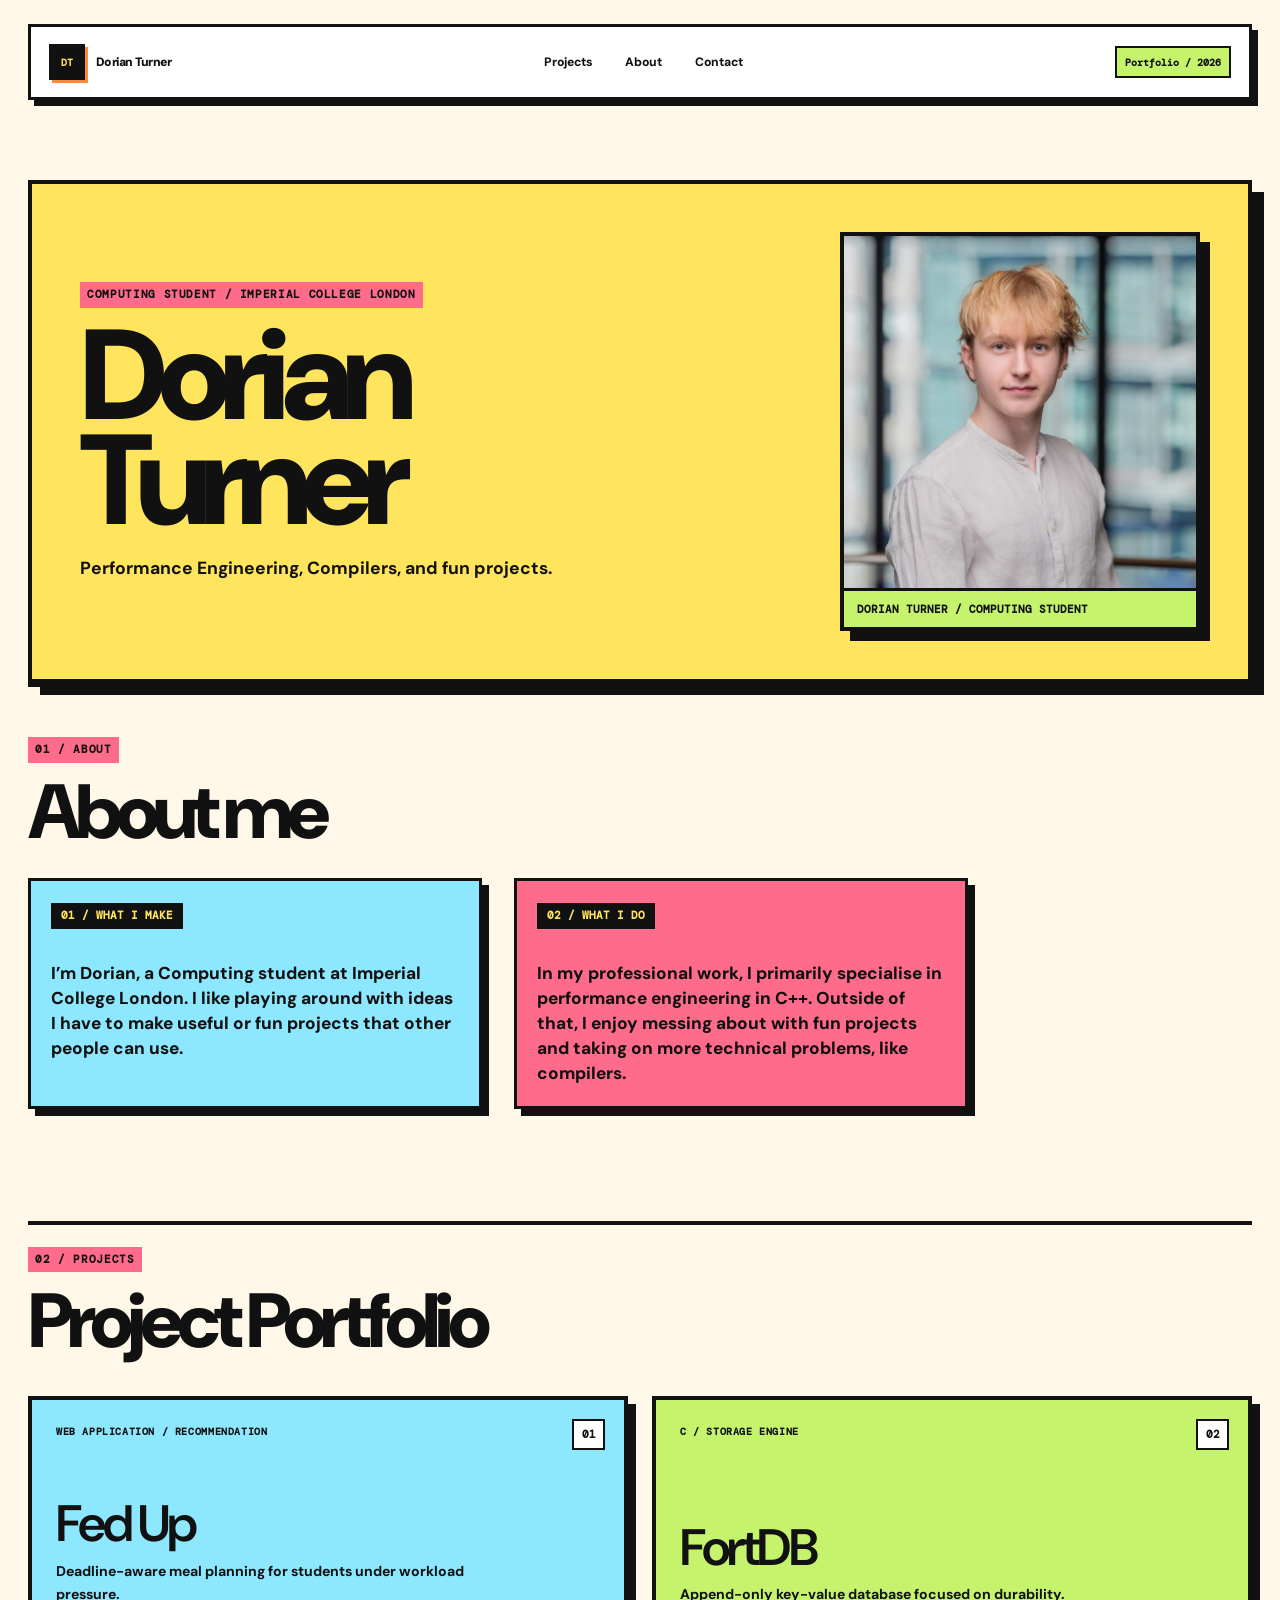
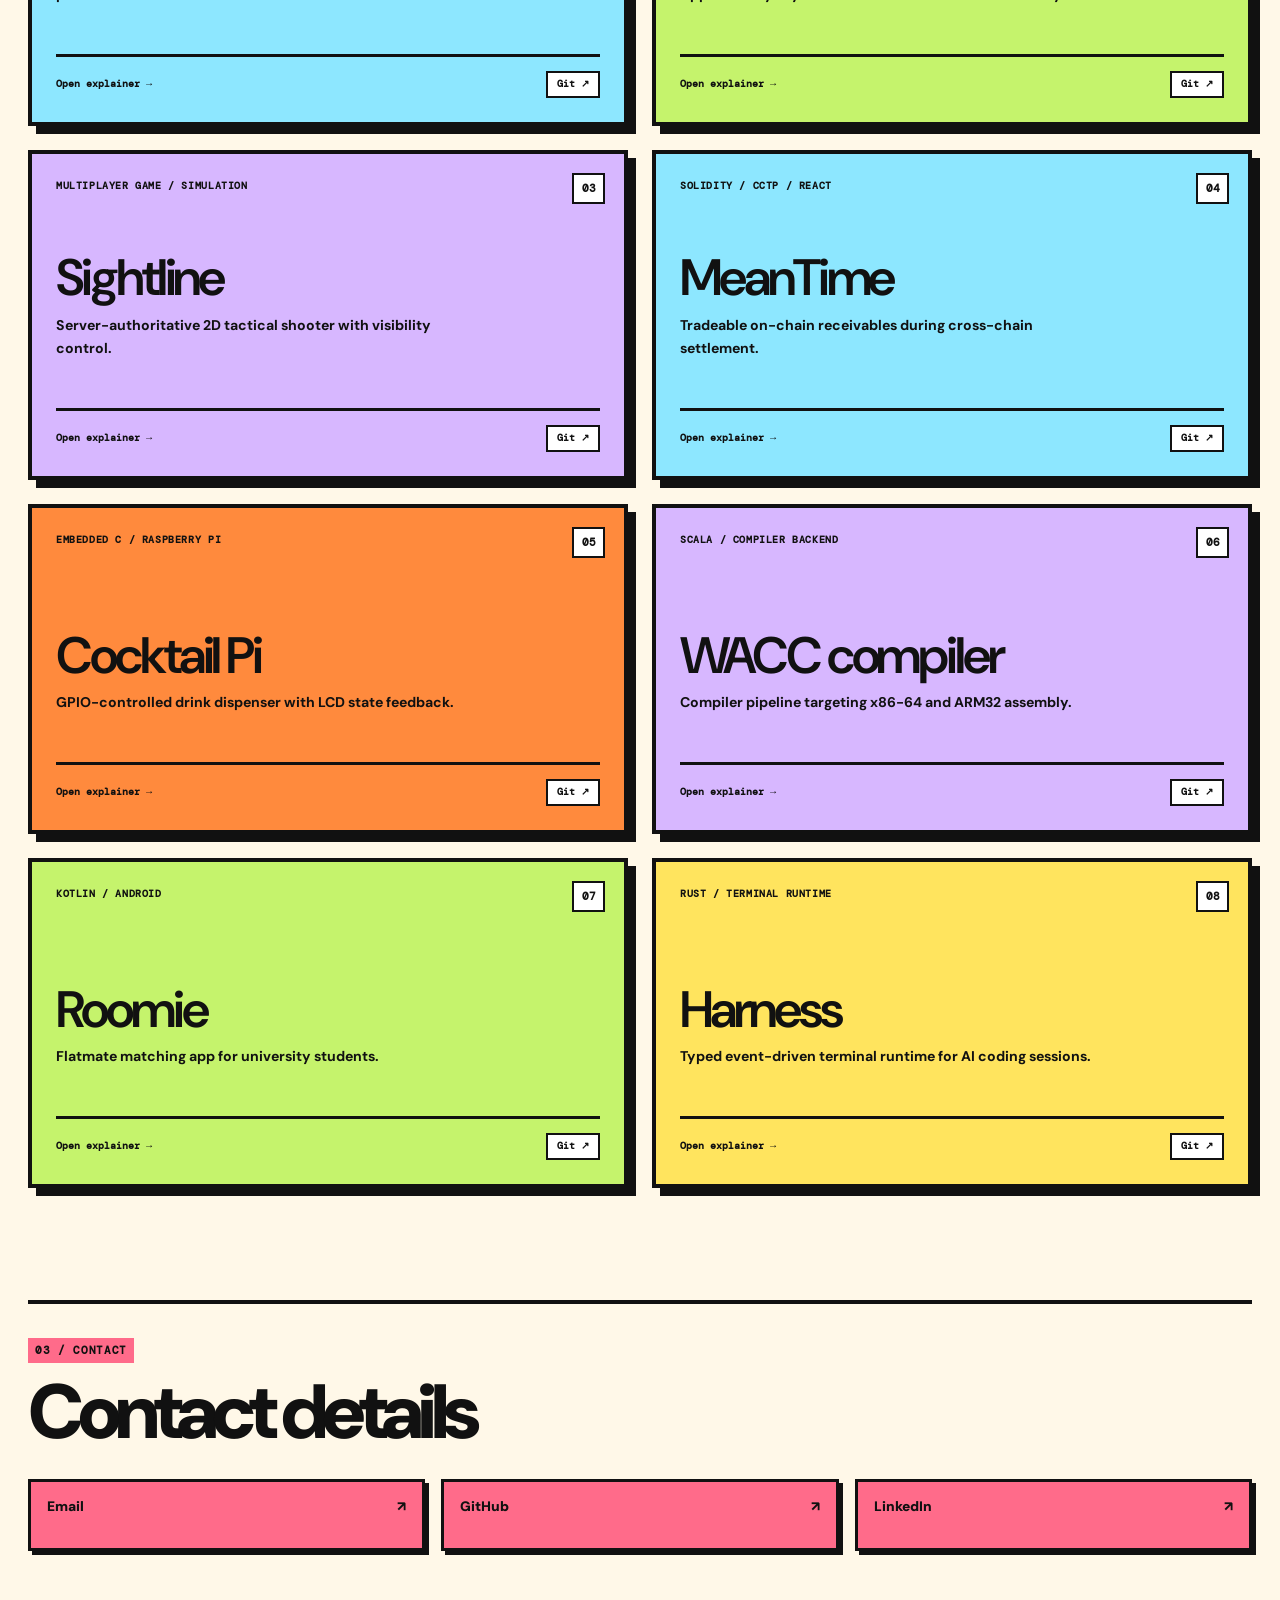
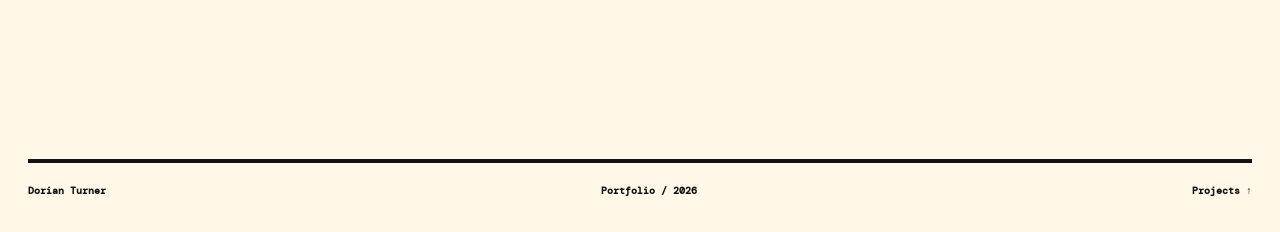
==== index.html @ 08018d5d "feat: revamp some explainers" ====
<!doctype html>
<html lang="en">
<head>
  <meta charset="utf-8">
  <meta name="viewport" content="width=device-width, initial-scale=1">
  <meta name="description" content="Dorian Turner — computing student portfolio. Systems, compilers, applications, and embedded hardware.">
  <title>Dorian Turner — Portfolio</title>
  <link rel="preconnect" href="https://fonts.googleapis.com">
  <link rel="preconnect" href="https://fonts.gstatic.com" crossorigin>
  <link href="https://fonts.googleapis.com/css2?family=DM+Mono:wght@400;500&family=DM+Sans:wght@400;500;600;700&family=Playfair+Display:wght@600;700&display=swap" rel="stylesheet">
  <link rel="stylesheet" href="styles/site.css">
  <link rel="stylesheet" href="styles/widgets.css">
</head>
<body>
  <header class="site-header">
    <a class="wordmark" href="index.html" aria-label="Dorian Turner portfolio home"><span class="wordmark-mark">DT</span><span>Dorian Turner</span></a>
    <nav aria-label="Primary navigation"><a href="#projects">Projects</a><a href="#about">About</a><a href="#contact">Contact</a></nav>
    <span class="header-meta">Portfolio / 2026</span>
  </header>

  <main>
    <section class="home-hero" aria-labelledby="page-title">
      <div>
        <p class="section-label">Computing student / Imperial College London</p>
        <h1 id="page-title">Dorian Turner</h1>
        <p class="hero-summary">Performance Engineering, Compilers, and fun projects.</p>
      </div>
      <figure class="hero-portrait">
        <img src="assets/profile/dorian-headshot.png" alt="Portrait of Dorian Turner">
        <figcaption>Dorian Turner / computing student</figcaption>
      </figure>
    </section>

    <section id="about" class="about-section" aria-labelledby="about-title">
      <div class="section-heading about-heading"><div><p class="section-label">01 / About</p><h2 id="about-title">About me</h2></div></div>
      <div class="about-copy">
        <article class="about-card about-card-blue"><span class="about-card-label">01 / What I make</span><p>I’m Dorian, a Computing student at Imperial College London. I like playing around with ideas I have to make useful or fun projects that other people can use.</p></article>
        <article class="about-card about-card-pink"><span class="about-card-label">02 / What I do</span><p>In my professional work, I primarily specialise in performance engineering in C++. Outside of that, I enjoy messing about with fun projects and taking on more technical problems, like compilers.</p></article>
      </div>
    </section>

    <section id="projects" class="projects-section" aria-labelledby="projects-title">
      <div class="section-heading projects-heading"><div><p class="section-label">02 / Projects</p><h2 id="projects-title">Project Portfolio</h2></div></div>
      <div class="project-index">
        <article class="index-card index-card-blue"><span class="card-index">01</span><span class="card-type">Web application / recommendation</span><h3>Fed Up</h3><p>Deadline-aware meal planning for students under workload pressure.</p><span class="card-actions"><a class="card-link" href="projects/fed-up.html">Open explainer →</a><a class="card-git" href="https://github.com/KOLESNiii/Fed-Up" target="_blank" rel="noopener noreferrer">Git ↗</a></span></article>
        <article class="index-card index-card-neutral"><span class="card-index">02</span><span class="card-type">C / storage engine</span><h3>FortDB</h3><p>Append-only key-value database focused on durability.</p><span class="card-actions"><a class="card-link" href="projects/fortdb.html">Open explainer →</a><a class="card-git" href="https://github.com/dorianturner/fortdb/tree/main" target="_blank" rel="noopener noreferrer">Git ↗</a></span></article>
        <article class="index-card index-card-lilac"><span class="card-index">03</span><span class="card-type">Multiplayer game / simulation</span><h3>Sightline</h3><p>Server-authoritative 2D tactical shooter with visibility control.</p><span class="card-actions"><a class="card-link" href="projects/tac-shooter.html">Open explainer →</a><a class="card-git" href="https://github.com/dorianturner/2D-Tac-Shooter" target="_blank" rel="noopener noreferrer">Git ↗</a></span></article>
        <article class="index-card index-card-blue"><span class="card-index">04</span><span class="card-type">Solidity / CCTP / React</span><h3>MeanTime</h3><p>Tradeable on-chain receivables during cross-chain settlement.</p><span class="card-actions"><a class="card-link" href="projects/mean-time.html">Open explainer →</a><a class="card-git" href="https://github.com/dorianturner/Mean-Time" target="_blank" rel="noopener noreferrer">Git ↗</a></span></article>
        <article class="index-card index-card-orange"><span class="card-index">05</span><span class="card-type">Embedded C / Raspberry Pi</span><h3>Cocktail Pi</h3><p>GPIO-controlled drink dispenser with LCD state feedback.</p><span class="card-actions"><a class="card-link" href="projects/cocktail-pi.html">Open explainer →</a><a class="card-git" href="https://github.com/dorianturner/cocktailpi" target="_blank" rel="noopener noreferrer">Git ↗</a></span></article>
        <article class="index-card index-card-lilac"><span class="card-index">06</span><span class="card-type">Scala / compiler backend</span><h3>WACC compiler</h3><p>Compiler pipeline targeting x86-64 and ARM32 assembly.</p><span class="card-actions"><a class="card-link" href="projects/wacc.html">Open explainer →</a><a class="card-git" href="https://gitlab.doc.ic.ac.uk/lab2526_spring/wacc_05" target="_blank" rel="noopener noreferrer">Git ↗</a></span></article>
        <article class="index-card index-card-neutral"><span class="card-index">07</span><span class="card-type">Kotlin / Android</span><h3>Roomie</h3><p>Flatmate matching app for university students.</p><span class="card-actions"><a class="card-link" href="projects/roomie.html">Open explainer →</a><a class="card-git" href="https://github.com/dorianturner/Roomie" target="_blank" rel="noopener noreferrer">Git ↗</a></span></article>
        <article class="index-card index-card-cream"><span class="card-index">08</span><span class="card-type">Rust / terminal runtime</span><h3>Harness</h3><p>Typed event-driven terminal runtime for AI coding sessions.</p><span class="card-actions"><a class="card-link" href="projects/harness.html">Open explainer →</a><a class="card-git" href="https://github.com/dorianturner/harness" target="_blank" rel="noopener noreferrer">Git ↗</a></span></article>
      </div>
    </section>

    <section id="contact" class="contact-section" aria-labelledby="contact-title">
      <div><p class="section-label">03 / Contact</p><h2 id="contact-title">Contact details</h2></div>
      <div class="contact-links"><a href="mailto:dorianturnerwork@gmail.com">Email <span>↗</span></a><a href="https://github.com/dorianturner" target="_blank" rel="noopener noreferrer">GitHub <span>↗</span></a><a href="https://www.linkedin.com/in/dorian-turner/" target="_blank" rel="noopener noreferrer">LinkedIn <span>↗</span></a></div>
    </section>
  </main>

  <footer class="site-footer"><span>Dorian Turner</span><span>Portfolio / 2026</span><a href="#projects">Projects ↑</a></footer>
  <script src="js/site.js"></script>
</body>
</html>
---- styles/site.css ----
:root {
  --ink: #20242b;
  --muted: #66707a;
  --paper: #f8f7f2;
  --line: #d8d7d0;
  --blue: #cfe4f1;
  --blue-ink: #2d6f91;
  --lilac: #e2dced;
  --orange: #ecb98d;
  --cream: #f2e7bd;
  --serif: "Playfair Display", Georgia, serif;
  --sans: "DM Sans", system-ui, sans-serif;
  --mono: "DM Mono", monospace;
}

* { box-sizing: border-box; }
html { scroll-behavior: smooth; }
body { margin: 0; background: var(--paper); color: var(--ink); font: 400 16px/1.65 var(--sans); }
a { color: inherit; text-decoration: none; }
a:focus-visible, button:focus-visible, input:focus-visible, select:focus-visible { outline: 2px solid var(--blue-ink); outline-offset: 4px; }

.site-header, main, .site-footer { width: min(1180px, calc(100% - 72px)); margin-inline: auto; }
.site-header { display: flex; align-items: center; justify-content: space-between; gap: 2rem; padding: 2.2rem 0 1.5rem; border-bottom: 1px solid var(--line); font-size: .76rem; }
.wordmark { display: inline-flex; align-items: center; gap: .7rem; font-weight: 700; }
.wordmark-mark { display: grid; place-items: center; width: 2rem; height: 2rem; border-radius: 50%; background: var(--ink); color: var(--paper); font: .65rem var(--mono); }
nav { display: flex; gap: 2rem; color: var(--muted); } nav a:hover { color: var(--blue-ink); }
.header-meta, .section-label, .card-type, .card-index, .card-link, .hero-facts dt, .site-footer { font-family: var(--mono); }
.header-meta { color: var(--muted); font-size: .65rem; }

main { padding: 5.5rem 0 6rem; }
.home-hero { display: grid; grid-template-columns: 1.3fr .7fr; gap: 4rem; align-items: end; min-height: 450px; padding-bottom: 6rem; }
.section-label { margin: 0 0 1rem; color: var(--blue-ink); font-size: .66rem; letter-spacing: .08em; text-transform: uppercase; }
h1, h2, h3, p { margin-top: 0; }
h1 { margin-bottom: 1.3rem; font: 700 clamp(4.5rem, 10vw, 9rem)/.9 var(--serif); letter-spacing: -.07em; }
h2 { margin-bottom: 0; font: 600 clamp(2.5rem, 5vw, 4.6rem)/1 var(--serif); letter-spacing: -.06em; }
.hero-summary { max-width: 32rem; margin: 0; color: var(--muted); font-size: 1.08rem; }
.hero-facts { margin: 0; border-top: 1px solid var(--line); }.hero-facts div { display: grid; grid-template-columns: 1fr 1.7fr; gap: 1rem; padding: .85rem 0; border-bottom: 1px solid var(--line); }.hero-facts dt { color: var(--muted); font-size: .63rem; text-transform: uppercase; }.hero-facts dd { margin: 0; font-size: .78rem; }

.projects-section { padding: 1rem 0 7rem; }.section-heading, .split-section, .contact-section { display: grid; grid-template-columns: 1fr 1fr; gap: 3rem; }.section-heading { align-items: end; margin-bottom: 2.5rem; padding-top: 1rem; border-top: 1px solid var(--line); }.section-note { max-width: 25rem; margin: 0; color: var(--muted); font-size: .85rem; }
.project-index { display: grid; grid-template-columns: repeat(2, 1fr); gap: 1.15rem; }.index-card { position: relative; display: flex; min-height: 300px; flex-direction: column; justify-content: flex-end; padding: 1.6rem; overflow: hidden; transition: transform .22s ease, box-shadow .22s ease; }.index-card:hover { transform: translateY(-5px); box-shadow: 7px 7px 0 var(--ink); }.index-card-blue { background: var(--blue); }.index-card-lilac { background: var(--lilac); }.index-card-orange { background: var(--orange); }.index-card-cream { background: var(--cream); }.index-card-neutral { background: #e9e8e1; }.card-index { position: absolute; top: 1.5rem; right: 1.5rem; color: rgba(32,36,43,.48); font-size: .66rem; }.card-type { align-self: flex-start; margin-bottom: auto; color: var(--muted); font-size: .63rem; letter-spacing: .06em; text-transform: uppercase; }.index-card h3 { margin: 0 0 .65rem; font: 600 clamp(2rem, 4vw, 3.6rem)/1 var(--serif); letter-spacing: -.06em; }.index-card p { max-width: 27rem; margin-bottom: 1.5rem; font-size: .88rem; }.card-link { padding-top: .85rem; border-top: 1px solid rgba(32,36,43,.22); font-size: .64rem; }

.split-section, .contact-section { padding: 2rem 0 7rem; border-top: 1px solid var(--line); }.text-columns { display: grid; grid-template-columns: 1fr 1fr; gap: 2rem; color: var(--muted); }.text-columns p { margin: 0; font-size: .9rem; }.contact-links { display: flex; flex-direction: column; align-items: flex-start; }.contact-links a { display: flex; justify-content: space-between; width: min(100%, 360px); padding: .8rem 0; border-bottom: 1px solid var(--line); font-size: .86rem; }.contact-links span { color: var(--blue-ink); }
.site-footer { display: flex; justify-content: space-between; gap: 1rem; padding: 1.5rem 0 2.5rem; border-top: 1px solid var(--line); color: var(--muted); font-size: .64rem; }.site-footer a:hover { color: var(--blue-ink); }
.fade-in { opacity: 0; transform: translateY(14px); transition: opacity .55s ease, transform .55s ease; }.fade-in.visible { opacity: 1; transform: none; }

@media (max-width: 760px) { .site-header, main, .site-footer { width: min(100% - 36px, 600px); }.site-header { flex-wrap: wrap; padding-top: 1.5rem; }.site-header nav { order: 3; width: 100%; justify-content: space-between; gap: .5rem; }.header-meta { margin-left: auto; }.home-hero, .section-heading, .split-section, .contact-section { grid-template-columns: 1fr; gap: 2rem; }.home-hero { min-height: auto; padding: 3.5rem 0 5rem; }.project-index { grid-template-columns: 1fr; }.index-card { min-height: 280px; }.text-columns { grid-template-columns: 1fr; gap: 1rem; } }
@media (max-width: 480px) { h1 { font-size: 4rem; } main { padding-top: 3.5rem; }.projects-section { padding-bottom: 5rem; }.split-section, .contact-section { padding-bottom: 5rem; } }
@media (prefers-reduced-motion: reduce) { *, *::before, *::after { scroll-behavior: auto !important; transition-duration: .01ms !important; }.fade-in { opacity: 1; transform: none; } }

/* Neo-brutalist portfolio theme */
:root {
  --ink: #111111;
  --muted: #3f4650;
  --paper: #fff8e8;
  --line: #111111;
  --blue: #8de7ff;
  --blue-ink: #111111;
  --lilac: #d7b7ff;
  --orange: #ff8a3d;
  --orange-ink: #111111;
  --cream: #ffe45e;
  --acid: #c5f36c;
  --pink: #ff6b8a;
}

body { background: var(--paper); color: var(--ink); font-weight: 500; }
a:focus-visible, button:focus-visible, input:focus-visible, select:focus-visible { outline: 3px solid var(--pink); outline-offset: 3px; }
.site-header, main, .site-footer { width: min(1240px, calc(100% - 56px)); }
.site-header { margin-top: 1.5rem; padding: 1rem 1.1rem; border: 3px solid var(--ink); background: #ffffff; box-shadow: 6px 6px 0 var(--ink); }
.wordmark { font-weight: 900; letter-spacing: -.04em; }.wordmark-mark { width: 2.25rem; height: 2.25rem; border-radius: 0; background: var(--ink); color: var(--cream); font-weight: 700; box-shadow: 3px 3px 0 var(--orange); }
nav { gap: .5rem; color: var(--ink); } nav a { padding: .45rem .65rem; border: 2px solid transparent; font-weight: 800; } nav a:hover { border-color: var(--ink); background: var(--cream); color: var(--ink); }
.header-meta { padding: .35rem .5rem; border: 2px solid var(--ink); background: var(--acid); color: var(--ink); font-weight: 700; }
main { padding-top: 5rem; }
.home-hero { position: relative; min-height: 480px; padding: 3rem; border: 4px solid var(--ink); background: var(--yellow, var(--cream)); box-shadow: 12px 12px 0 var(--ink); }
.section-label { display: inline-block; margin-bottom: 1rem; padding: .25rem .45rem; background: var(--ink); color: var(--cream); font-weight: 700; letter-spacing: .06em; }
h1, h2, h3 { font-family: var(--sans); font-weight: 900; letter-spacing: -.08em; }
h1 { font-size: clamp(4rem, 10vw, 9rem); line-height: .82; }
h2 { font-size: clamp(2.5rem, 6vw, 5.5rem); line-height: .88; }
.hero-summary, .section-note, .text-columns, .contact-links, .project-summary, .project-section-heading p, .explain-card p { color: var(--ink); }
.hero-summary { max-width: 36rem; font-size: 1.1rem; font-weight: 700; }
.hero-facts { border-top: 3px solid var(--ink); }.hero-facts div { padding: 1rem 0; border-bottom: 3px solid var(--ink); }.hero-facts dt { color: var(--ink); font-weight: 900; }.hero-facts dd { font-weight: 800; }
.projects-section { padding-top: 2rem; }.section-heading, .split-section, .contact-section { gap: 4rem; }.section-heading { padding-top: 1.25rem; border-top: 4px solid var(--ink); }.section-note { padding: 1rem; border: 3px solid var(--ink); background: #ffffff; box-shadow: 5px 5px 0 var(--ink); font-weight: 700; }
.project-index { gap: 1.5rem; }.index-card { min-height: 330px; padding: 1.5rem; border: 4px solid var(--ink); box-shadow: 8px 8px 0 var(--ink); transition: transform .16s ease, box-shadow .16s ease; }.index-card:hover { transform: translate(-5px, -5px); box-shadow: 13px 13px 0 var(--ink); }
.index-card-blue { background: var(--blue); }.index-card-lilac { background: var(--lilac); }.index-card-orange { background: var(--orange); }.index-card-cream { background: var(--cream); }.index-card-neutral { background: var(--acid); }
.card-index { top: 1.2rem; right: 1.2rem; padding: .3rem .45rem; border: 2px solid var(--ink); background: #ffffff; color: var(--ink); font-weight: 800; }.card-type { color: var(--ink); font-weight: 900; }.index-card h3 { font-size: clamp(2.2rem, 4vw, 4rem); }.index-card p { font-weight: 700; }.card-link { border-top: 3px solid var(--ink); font-weight: 900; }
.split-section, .contact-section { border-top: 4px solid var(--ink); }.text-columns p { padding: 1rem; border: 3px solid var(--ink); background: #ffffff; box-shadow: 5px 5px 0 var(--ink); font-weight: 700; }.contact-links a { border: 3px solid var(--ink); margin-bottom: .65rem; padding: .8rem 1rem; background: var(--pink); box-shadow: 4px 4px 0 var(--ink); font-weight: 900; }.contact-links a:hover { transform: translate(-3px, -3px); box-shadow: 7px 7px 0 var(--ink); }.contact-links span { color: var(--ink); }
.site-footer { padding: 1.25rem 0 2rem; border-top: 4px solid var(--ink); color: var(--ink); font-weight: 800; }

@media (max-width: 760px) { .site-header, main, .site-footer { width: min(100% - 32px, 600px); }.site-header { margin-top: 1rem; }.home-hero { padding: 2rem 1.25rem; box-shadow: 7px 7px 0 var(--ink); }.index-card { box-shadow: 6px 6px 0 var(--ink); }.index-card:hover { box-shadow: 9px 9px 0 var(--ink); } }

.index-card h3 { font-family: var(--sans); }

/* Homepage reorder and profile block */
.section-label { background: var(--pink); color: var(--ink); }
.home-hero { grid-template-columns: 1.25fr .75fr; align-items: center; }
.hero-portrait { width: min(100%, 360px); margin: 0 0 0 auto; border: 4px solid var(--ink); background: var(--acid); box-shadow: 10px 10px 0 var(--ink); }
.hero-portrait img { display: block; width: 100%; aspect-ratio: 1; object-fit: cover; }
.hero-portrait figcaption { padding: .7rem .8rem; border-top: 3px solid var(--ink); font: 700 .7rem/1.2 var(--mono); text-transform: uppercase; }
.about-section { padding: 3rem 0 5rem; border-top: 4px solid var(--ink); }
.about-heading { display: block; margin-bottom: 2rem; padding-top: 0; border-top: 0; }
.about-copy { display: grid; grid-template-columns: repeat(2, minmax(0, 1fr)); gap: 1rem 2rem; max-width: 940px; }
.about-card { min-height: 220px; padding: 1.25rem; border: 3px solid var(--ink); box-shadow: 7px 7px 0 var(--ink); }
.about-card-blue { background: var(--blue); }
.about-card-pink { background: var(--pink); }
.about-card-label { display: inline-block; margin-bottom: 2rem; padding: .35rem .5rem; border: 2px solid var(--ink); background: var(--ink); color: var(--cream); font: 700 .68rem/1 var(--mono); text-transform: uppercase; }
.about-card p { margin: 0; max-width: 28rem; font-size: 1.08rem; font-weight: 800; line-height: 1.45; }
.projects-heading { grid-template-columns: 1fr; }
.card-actions { display: flex; align-items: center; gap: .75rem; margin-top: 1.5rem; padding-top: .85rem; border-top: 3px solid var(--ink); }
.card-link { flex: 1; padding-top: 0; border-top: 0; }
.card-git { padding: .4rem .55rem; border: 2px solid var(--ink); background: #ffffff; font: 700 .64rem/1 var(--mono); }
.card-link:hover { text-decoration: underline; }
.card-git:hover { background: var(--pink); color: var(--ink); transform: translate(-2px, -2px); box-shadow: 3px 3px 0 var(--ink); }
.index-card[role="link"] { cursor: pointer; }
.index-card[role="link"]:focus-visible { outline: 4px solid var(--pink); outline-offset: 5px; }
.contact-section { display: block; }
.contact-section > div:first-child { margin-bottom: 2rem; }
.contact-links { display: grid; grid-template-columns: repeat(3, minmax(0, 1fr)); gap: 1rem; align-items: stretch; }
.contact-links a { width: auto; min-height: 72px; margin: 0; }

@media (max-width: 760px) {
  .home-hero { grid-template-columns: 1fr; }
  .hero-portrait { width: min(100%, 330px); margin: 0; }
  .about-copy { grid-template-columns: 1fr; }
  .about-copy p:first-child { grid-column: auto; }
  .contact-links { grid-template-columns: 1fr; }
}
---- styles/widgets.css ----
.widget-shell { margin-top: 2rem; padding: 1.25rem; border: 1px solid var(--line); background: #fffef9; }
.widget-toolbar { display: flex; flex-wrap: wrap; align-items: end; gap: 1rem; padding-bottom: 1.25rem; border-bottom: 1px solid var(--line); }
.control { display: grid; gap: .35rem; min-width: 150px; }.control label, .control output { color: var(--muted); font: .65rem var(--mono); text-transform: uppercase; }.control output { color: var(--ink); text-align: right; }.range-row { display: flex; align-items: center; gap: .5rem; }.range-row input { width: 120px; accent-color: var(--blue-ink); }
select, button { border: 1px solid var(--ink); border-radius: 0; background: var(--paper); color: var(--ink); font: .72rem var(--mono); padding: .65rem .75rem; }button { cursor: pointer; }button:hover { background: var(--ink); color: var(--paper); }
.widget-status { min-height: 1.5rem; margin: 1rem 0; color: var(--blue-ink); font: .72rem var(--mono); }.widget-grid { display: grid; grid-template-columns: repeat(3, 1fr); gap: .75rem; }.widget-card { padding: 1rem; border: 1px solid var(--line); background: var(--paper); }.widget-card strong, .widget-card span { display: block; }.widget-card strong { margin-bottom: .3rem; font: 600 1.05rem var(--serif); }.widget-card span { color: var(--muted); font: .68rem var(--mono); }
.visual-svg { display: block; width: 100%; height: auto; min-height: 210px; margin-top: 1rem; border: 1px solid var(--line); background: #f0f3f2; }.svg-label { fill: var(--muted); font: 10px var(--mono); }.svg-wall { stroke: var(--ink); stroke-width: 8; stroke-linecap: round; }.svg-player { fill: var(--blue-ink); }.svg-enemy { fill: #b45c4a; }.svg-sensor { fill: var(--orange-ink); }.svg-vision { fill: rgba(45,111,145,.18); stroke: var(--blue-ink); stroke-width: 1; }.svg-smoke { fill: rgba(110,110,110,.32); }
.pipeline { display: grid; grid-template-columns: repeat(6, 1fr); gap: .5rem; margin-top: 1.2rem; }.pipeline-step { min-height: 76px; padding: .65rem; border: 1px solid var(--line); background: var(--paper); text-align: left; }.pipeline-step.is-active { border-color: var(--blue-ink); background: var(--blue); }.pipeline-step span { display: block; color: var(--muted); font: .6rem var(--mono); }.pipeline-step strong { display: block; margin-top: .6rem; font: 600 .84rem var(--serif); }.code-preview { min-height: 90px; margin: .75rem 0 0; padding: .9rem; overflow: auto; background: #252a30; color: #e8ecec; font: .72rem/1.6 var(--mono); white-space: pre-wrap; }
.timeline { display: grid; grid-template-columns: repeat(4, 1fr); gap: 0; margin-top: 1.5rem; }.timeline-item { position: relative; padding: 1rem .75rem 0; border-top: 2px solid var(--line); }.timeline-item::before { position: absolute; top: -.4rem; left: 0; width: .7rem; height: .7rem; border-radius: 50%; background: var(--line); content: ""; }.timeline-item.is-active { border-color: var(--blue-ink); }.timeline-item.is-active::before { background: var(--blue-ink); }.timeline-item strong { display: block; font: 600 1rem var(--serif); }.timeline-item span { color: var(--muted); font: .67rem var(--mono); }
.event-log { display: grid; gap: .45rem; margin-top: 1rem; }.event-row { display: grid; grid-template-columns: 8rem 1fr; gap: 1rem; padding: .55rem .7rem; border-left: 2px solid var(--blue-ink); background: var(--paper); font-size: .78rem; }.event-row time { color: var(--muted); font: .65rem var(--mono); }
.pump-bar { height: .35rem; margin-top: .8rem; background: var(--line); }.pump-bar i { display: block; width: var(--pump); height: 100%; background: var(--orange-ink); }.pump-bar i.is-running { animation: pump-run 1.3s ease-in-out infinite alternate; } @keyframes pump-run { from { opacity: .35; transform: scaleX(.55); transform-origin: left; } to { opacity: 1; transform: scaleX(1); transform-origin: left; } }
@media (max-width: 700px) { .widget-grid, .pipeline { grid-template-columns: 1fr; }.timeline { grid-template-columns: 1fr 1fr; gap: 1rem; }.timeline-item { border-top: 0; border-left: 2px solid var(--line); padding: .2rem 0 .8rem 1rem; }.timeline-item::before { top: .2rem; left: -.4rem; }.event-row { grid-template-columns: 1fr; gap: .2rem; } }

.screenshot-grid { display: grid; grid-template-columns: repeat(auto-fit, minmax(280px, 1fr)); gap: 1rem; }
.screenshot-card { margin: 0; border: 1px solid var(--line); background: #fffef9; }
.screenshot-frame { display: flex; min-height: 220px; align-items: center; justify-content: center; overflow: hidden; padding: .75rem; background: #f1f1ed; }
.screenshot-frame img { display: block; width: 100%; height: auto; max-height: 520px; object-fit: contain; }
.screenshot-card figcaption { display: grid; gap: .35rem; padding: .9rem 1rem 1rem; }
.screenshot-card figcaption strong { font: 600 1.1rem/1.1 var(--serif); }
.screenshot-card figcaption span { color: var(--muted); font-size: .78rem; line-height: 1.45; }

.phase-toolbar { display: flex; align-items: end; justify-content: space-between; gap: 1rem; padding-bottom: 1rem; border-bottom: 1px solid var(--line); }
.phase-tabs { display: grid; grid-template-columns: repeat(6, 1fr); gap: .5rem; margin-top: 1rem; }
.phase-tab { min-height: 82px; padding: .7rem; border: 1px solid var(--line); background: var(--paper); color: var(--ink); text-align: left; }
.phase-tab:hover, .phase-tab.is-active { border-color: var(--blue-ink); background: var(--blue); }
.phase-tab span, .phase-tab strong { display: block; }
.phase-tab span { color: var(--muted); font: .62rem var(--mono); }
.phase-tab strong { margin-top: .7rem; font: 600 .92rem/1.05 var(--serif); }
.phase-detail { margin-top: 1rem; padding: 1.2rem; border: 1px solid var(--line); background: #f7f8f5; }
.phase-route { display: grid; grid-template-columns: 1fr auto 1fr; align-items: center; gap: 1rem; }
.phase-route div { display: grid; gap: .35rem; min-height: 70px; padding: .8rem; border: 1px solid var(--line); background: #fffef9; }
.phase-route span, .phase-source { color: var(--muted); font: .65rem var(--mono); text-transform: uppercase; }
.phase-route strong { font: 600 1.25rem/1.1 var(--serif); }
.phase-route b { color: var(--blue-ink); font: 1.4rem var(--mono); }
.phase-route .phase-output { border-color: var(--blue-ink); }
.phase-copy { max-width: 48rem; margin: 1.2rem 0 .75rem; color: var(--muted); font-size: .88rem; }
.phase-source { margin: 0; text-transform: none; }

.meantime-diagram { display: grid; gap: .75rem; }
.meantime-lane { display: grid; grid-template-columns: 10rem 1fr auto 1fr; align-items: stretch; gap: .75rem; }
.lane-label { padding: .9rem 0; color: var(--blue-ink); font: .65rem var(--mono); text-transform: uppercase; }
.meantime-step { display: grid; gap: .45rem; min-height: 120px; padding: 1rem; border: 1px solid var(--line); background: #fffef9; }
.meantime-step small { color: var(--blue-ink); font: .62rem var(--mono); }
.meantime-step strong { font: 600 1.2rem/1.05 var(--serif); }
.meantime-step span { color: var(--muted); font-size: .75rem; line-height: 1.4; }
.meantime-lane > i { align-self: center; color: var(--blue-ink); font: 1.2rem var(--mono); font-style: normal; }
.contract-lane .meantime-step { border-color: var(--orange); }
.destination-lane { grid-template-columns: 10rem 1fr; }
.meantime-note { display: grid; grid-template-columns: 10rem 1fr; gap: .75rem; margin-top: .5rem; padding: .9rem 0 0; border-top: 1px solid var(--line); }
.meantime-note strong { font: 600 1rem var(--serif); }
.meantime-note span { color: var(--muted); font-size: .78rem; }

.fortdb-diagrams { display: grid; gap: 1rem; }
.fortdb-diagram { padding: 1.25rem; border: 1px solid var(--line); background: #fffef9; }
.diagram-heading { display: grid; gap: .45rem; margin-bottom: 1.25rem; }
.diagram-heading span { color: var(--blue-ink); font: .65rem var(--mono); text-transform: uppercase; }
.diagram-heading h3 { margin: 0; font: 600 1.65rem/1.05 var(--serif); }
.fortdb-diagram > p { max-width: 52rem; margin: 1.15rem 0 0; color: var(--muted); font-size: .8rem; line-height: 1.5; }
.tree-line, .write-path, .version-diagram { display: flex; align-items: center; gap: .7rem; overflow-x: auto; padding-bottom: .25rem; }
.tree-line strong, .write-path > div, .version-root, .version-map { padding: .8rem; border: 1px solid var(--line); background: var(--paper); white-space: nowrap; }
.tree-line strong:last-child, .write-path > div:last-child { border-color: var(--blue-ink); }
.tree-line i, .write-path > i, .version-diagram > i { color: var(--blue-ink); font: 1rem var(--mono); font-style: normal; }
.tree-branches { display: grid; grid-template-columns: repeat(4, 1fr); gap: .6rem; margin-top: .7rem; padding-left: 4.5rem; }
.tree-branches div { display: grid; gap: .4rem; padding: .7rem; border-top: 2px solid var(--ink); }
.tree-branches b { font: 600 .95rem var(--serif); }
.tree-branches span, .version-map > span, .version-chain span, .write-path small { color: var(--muted); font: .62rem var(--mono); }
.version-root, .version-map { display: grid; gap: .55rem; }
.version-root small { color: var(--blue-ink); font: .62rem var(--mono); }
.version-root strong { font: 600 1rem var(--serif); }
.version-chain { display: flex; align-items: center; gap: .5rem; margin-top: .2rem; }
.version-chain div { display: grid; gap: .3rem; min-width: 90px; padding: .55rem; border: 1px solid var(--line); }
.version-chain b { font: 600 1rem var(--serif); }
.write-path { align-items: stretch; }
.write-path > div { display: grid; gap: .45rem; flex: 1; white-space: normal; }
.write-path strong { font: 600 .92rem/1.2 var(--serif); }

.harness-architecture { display: grid; gap: 1rem; }
.architecture-row, .architecture-branch, .context-band { display: grid; align-items: stretch; gap: .7rem; }
.architecture-row { grid-template-columns: 1fr auto 1fr auto 1fr; }
.architecture-branch { grid-template-columns: repeat(2, 1fr); padding-left: 15%; }
.architecture-node { display: grid; gap: .4rem; min-height: 110px; padding: 1rem; border: 1px solid var(--line); background: #fffef9; }
.architecture-node.is-accent { border-color: var(--blue-ink); background: var(--blue); }
.architecture-node small, .context-band small { color: var(--blue-ink); font: .62rem var(--mono); text-transform: uppercase; }
.architecture-node strong, .context-band strong { font: 600 1.15rem/1.05 var(--serif); }
.architecture-node span { color: var(--muted); font-size: .75rem; line-height: 1.4; }
.architecture-row > b { align-self: center; color: var(--blue-ink); font: 1.2rem var(--mono); }
.context-band { grid-template-columns: auto 1fr auto auto; align-items: center; padding: 1rem; border: 1px solid var(--orange); background: #fff8ed; }
.context-band > div { display: grid; gap: .35rem; }
.context-band > span { color: var(--muted); font: .7rem var(--mono); }
.context-band > b { color: var(--orange); font: 1.2rem var(--mono); }
.architecture-caption { max-width: 54rem; margin: 0; color: var(--muted); font-size: .8rem; line-height: 1.5; }

@media (max-width: 800px) { .phase-tabs { grid-template-columns: repeat(3, 1fr); }.meantime-lane { grid-template-columns: 1fr; }.meantime-lane > i { justify-self: center; transform: rotate(90deg); }.destination-lane { grid-template-columns: 1fr; }.meantime-note { grid-template-columns: 1fr; }.tree-branches { grid-template-columns: repeat(2, 1fr); padding-left: 0; }.architecture-row { grid-template-columns: 1fr; }.architecture-row > b { justify-self: center; transform: rotate(90deg); }.architecture-branch { grid-template-columns: 1fr; padding-left: 0; }.context-band { grid-template-columns: 1fr; }.context-band > b { justify-self: center; transform: rotate(90deg); } }
@media (max-width: 520px) { .phase-toolbar { align-items: start; flex-direction: column; }.phase-tabs { grid-template-columns: repeat(2, 1fr); }.phase-route { grid-template-columns: 1fr; }.phase-route b { justify-self: center; transform: rotate(90deg); }.tree-branches { grid-template-columns: 1fr; }.version-diagram { align-items: stretch; flex-direction: column; }.version-diagram > i { align-self: center; transform: rotate(90deg); }.write-path { display: grid; grid-template-columns: 1fr; }.write-path > i { justify-self: center; transform: rotate(90deg); } }

/* Neo-brutalist widget system */
.widget-shell { margin-top: 2rem; padding: 1.25rem; border: 4px solid var(--ink); background: #ffffff; box-shadow: 8px 8px 0 var(--ink); }
.widget-toolbar, .phase-toolbar { padding-bottom: 1rem; border-bottom: 3px solid var(--ink); }
.control label, .control output, .phase-route span, .phase-source { color: var(--ink); font-weight: 900; }
select, button { border: 3px solid var(--ink); background: var(--cream); color: var(--ink); box-shadow: 4px 4px 0 var(--ink); font-weight: 800; }
select:hover, button:hover { background: var(--pink); color: var(--ink); transform: translate(-2px, -2px); box-shadow: 6px 6px 0 var(--ink); }
.range-row input { accent-color: var(--pink); }
.widget-status { color: var(--ink); font-weight: 900; }
.widget-grid { gap: 1rem; }.widget-card { padding: 1rem; border: 3px solid var(--ink); background: var(--acid); box-shadow: 4px 4px 0 var(--ink); }.widget-card strong { font-family: var(--sans); font-weight: 900; }.widget-card span { color: var(--ink); font-weight: 700; }
.visual-svg { border: 4px solid var(--ink); background: #071018; }.svg-wall { stroke: #ffffff; }.svg-player { fill: var(--blue); }.svg-enemy { fill: var(--pink); }.svg-sensor { fill: var(--cream); }.svg-vision { fill: rgba(141,231,255,.28); stroke: var(--blue); }.svg-smoke { fill: rgba(255,255,255,.3); }
.pipeline { gap: .75rem; }.pipeline-step { border: 3px solid var(--ink); background: #ffffff; box-shadow: 4px 4px 0 var(--ink); }.pipeline-step.is-active { border-color: var(--ink); background: var(--blue); }.pipeline-step span { color: var(--ink); font-weight: 900; }.pipeline-step strong { font-family: var(--sans); font-weight: 900; }
.code-preview { border: 3px solid var(--ink); background: var(--ink); color: var(--acid); }
.timeline-item { border-top: 3px solid var(--ink); }.timeline-item::before { background: var(--ink); }.timeline-item.is-active { border-color: var(--ink); }.timeline-item.is-active::before { background: var(--pink); }.timeline-item strong { font-family: var(--sans); font-weight: 900; }.timeline-item span { color: var(--ink); font-weight: 700; }
.event-row { border: 3px solid var(--ink); background: var(--cream); font-weight: 700; }.event-row time { color: var(--ink); font-weight: 900; }
.pump-bar { height: .55rem; background: var(--ink); }.pump-bar i { background: var(--pink); }
.screenshot-grid { gap: 1.25rem; }.screenshot-card { border: 4px solid var(--ink); background: #ffffff; box-shadow: 7px 7px 0 var(--ink); }.screenshot-frame { background: var(--acid); border-bottom: 3px solid var(--ink); }.screenshot-card figcaption { padding: 1rem; }.screenshot-card figcaption strong { font-family: var(--sans); font-weight: 900; }.screenshot-card figcaption span { color: var(--ink); font-weight: 600; }
.phase-tabs { gap: .75rem; }.phase-tab { border: 3px solid var(--ink); background: #ffffff; box-shadow: 4px 4px 0 var(--ink); }.phase-tab:hover, .phase-tab.is-active { border-color: var(--ink); background: var(--pink); transform: translate(-2px, -2px); box-shadow: 6px 6px 0 var(--ink); }.phase-tab span { color: var(--ink); font-weight: 900; }.phase-tab strong { font-family: var(--sans); font-weight: 900; }.phase-detail { border: 3px solid var(--ink); background: var(--acid); }.phase-route div { border: 3px solid var(--ink); background: #ffffff; }.phase-route .phase-output { border-color: var(--ink); background: var(--blue); }.phase-route strong { font-family: var(--sans); font-weight: 900; }.phase-route b { color: var(--ink); font-weight: 900; }.phase-copy { color: var(--ink); font-weight: 700; }
.meantime-step { border: 3px solid var(--ink); background: #ffffff; box-shadow: 4px 4px 0 var(--ink); }.meantime-step small, .lane-label { color: var(--ink); font-weight: 900; }.meantime-step strong { font-family: var(--sans); font-weight: 900; }.meantime-step span { color: var(--ink); font-weight: 600; }.contract-lane .meantime-step { border-color: var(--ink); background: var(--orange); }.meantime-note { border-top: 3px solid var(--ink); }.meantime-note strong { font-family: var(--sans); font-weight: 900; }.meantime-note span { color: var(--ink); font-weight: 600; }
.fortdb-diagram { padding: 1.25rem; border: 4px solid var(--ink); background: var(--cream); box-shadow: 6px 6px 0 var(--ink); }.diagram-heading span { color: var(--ink); font-weight: 900; }.diagram-heading h3 { font-family: var(--sans); font-weight: 900; }.fortdb-diagram > p { color: var(--ink); font-weight: 600; }.tree-line strong, .write-path > div, .version-root, .version-map { border: 3px solid var(--ink); background: #ffffff; box-shadow: 3px 3px 0 var(--ink); }.tree-line strong:last-child, .write-path > div:last-child { border-color: var(--ink); background: var(--blue); }.tree-line i, .write-path > i, .version-diagram > i { color: var(--ink); font-weight: 900; }.tree-branches div { border-top: 3px solid var(--ink); }.tree-branches b, .version-root strong, .version-chain b, .write-path strong { font-family: var(--sans); font-weight: 900; }.tree-branches span, .version-map > span, .version-chain span, .write-path small { color: var(--ink); font-weight: 700; }.version-chain div { border: 3px solid var(--ink); background: var(--pink); }.architecture-node { border: 3px solid var(--ink); background: #ffffff; box-shadow: 4px 4px 0 var(--ink); }.architecture-node.is-accent { border-color: var(--ink); background: var(--blue); }.architecture-node small, .context-band small { color: var(--ink); font-weight: 900; }.architecture-node strong, .context-band strong { font-family: var(--sans); font-weight: 900; }.architecture-node span, .architecture-caption { color: var(--ink); font-weight: 600; }.architecture-row > b { color: var(--ink); font-weight: 900; }.context-band { border: 3px solid var(--ink); background: var(--orange); }.context-band > span { color: var(--ink); font-weight: 800; }.context-band > b { color: var(--ink); font-weight: 900; }

@media (max-width: 760px) { .widget-shell { box-shadow: 5px 5px 0 var(--ink); }.screenshot-card, .fortdb-diagram { box-shadow: 4px 4px 0 var(--ink); } }

/* FortDB data-flow explainer */
.fortdb-flow-stack { gap: 1.5rem; }
.fortdb-flow-card { padding: 1.4rem; background: #ffffff; }
.fortdb-flow-card:nth-child(2) { background: var(--orange); }
.fortdb-flow-card:nth-child(3) { background: var(--blue); }
.fortdb-flow-card:nth-child(4) { background: var(--acid); }
.fortdb-flow-card .diagram-heading { margin-bottom: 1.4rem; }
.fortdb-flow-card .diagram-heading span { color: var(--ink); font-weight: 900; }
.fortdb-flow-card .diagram-heading h3 { font-size: clamp(1.8rem, 4vw, 3rem); }
.fortdb-flow-row { display: grid; grid-template-columns: 1fr auto 1fr auto 1fr; align-items: stretch; gap: .8rem; }
.fortdb-flow-node { display: grid; align-content: start; gap: .45rem; min-height: 120px; padding: 1rem; border: 3px solid var(--ink); background: #ffffff; box-shadow: 4px 4px 0 var(--ink); }
.fortdb-flow-node.is-accent { background: var(--pink); }
.fortdb-flow-node small, .fortdb-parse-options b, .fortdb-chain-state > small, .fortdb-compaction-files b { color: var(--ink); font: 800 .62rem/1.2 var(--mono); text-transform: uppercase; }
.fortdb-flow-node strong { font-family: var(--sans); font-size: 1.1rem; font-weight: 900; line-height: 1.1; }
.fortdb-flow-node span, .fortdb-compaction-files span { color: var(--ink); font-size: .75rem; font-weight: 700; line-height: 1.35; }
.fortdb-flow-node code { padding: .55rem; background: var(--ink); color: var(--acid); font: .72rem/1.35 var(--mono); white-space: normal; overflow-wrap: anywhere; }
.fortdb-flow-node span code { padding: 0; background: transparent; color: inherit; font: inherit; }
.fortdb-flow-row > i, .fortdb-chain > i, .fortdb-read-route > i, .fortdb-read-chain > i, .fortdb-compaction-files > i { align-self: center; color: var(--ink); font: 900 1.4rem var(--mono); font-style: normal; }
.fortdb-parse-options { display: grid; grid-template-columns: repeat(3, 1fr); gap: .75rem; margin-top: 1rem; }
.fortdb-parse-options div { display: grid; gap: .35rem; padding: .75rem; border: 3px solid var(--ink); background: var(--cream); }
.fortdb-parse-options span { font-weight: 900; }
.fortdb-chain-change { display: grid; grid-template-columns: 1fr auto 1.5fr; align-items: center; gap: 1rem; margin-top: 1.2rem; }
.fortdb-chain-state { display: grid; gap: .55rem; padding: .8rem; border: 3px solid var(--ink); background: #ffffff; }
.fortdb-chain-state.is-result { background: var(--cream); }
.fortdb-chain, .fortdb-read-chain { display: flex; align-items: center; gap: .5rem; overflow-x: auto; }
.fortdb-version { display: grid; gap: .3rem; min-width: 84px; padding: .65rem; border: 3px solid var(--ink); background: #ffffff; }
.fortdb-version b { font: 900 1rem var(--sans); }
.fortdb-version span { font: 700 .65rem/1.25 var(--mono); }
.fortdb-version.is-tombstone { background: var(--pink); }
.fortdb-version.is-selected { background: var(--blue); }
.fortdb-big-arrow { color: var(--ink); font: 900 1.8rem var(--mono); font-style: normal; }
.fortdb-read-grid { display: grid; grid-template-columns: repeat(2, 1fr); gap: 1rem; }
.fortdb-read-route { display: grid; grid-template-columns: 1fr auto 1fr; align-items: stretch; gap: .6rem; }
.fortdb-read-route .fortdb-flow-node { min-height: 150px; }
.fortdb-read-chain { justify-content: center; margin-top: 1.1rem; padding: .8rem; border: 3px solid var(--ink); background: var(--cream); }
.fortdb-compaction-row .fortdb-flow-node { min-height: 145px; }
.fortdb-compaction-files { display: grid; grid-template-columns: 1fr auto 1fr; align-items: center; gap: 1rem; margin-top: 1rem; }
.fortdb-compaction-files > div { display: grid; gap: .35rem; padding: .8rem; border: 3px solid var(--ink); background: #ffffff; }
.fortdb-compaction-files > div.is-result { background: var(--pink); }
.fortdb-flow-card > p { color: var(--ink); font-weight: 700; }

@media (max-width: 760px) {
  .fortdb-flow-card { padding: 1rem; }
  .fortdb-flow-row, .fortdb-read-route { grid-template-columns: 1fr; }
  .fortdb-flow-row > i, .fortdb-read-route > i { justify-self: center; transform: rotate(90deg); }
  .fortdb-parse-options, .fortdb-read-grid { grid-template-columns: 1fr; }
  .fortdb-chain-change, .fortdb-compaction-files { grid-template-columns: 1fr; }
  .fortdb-big-arrow, .fortdb-compaction-files > i { justify-self: center; transform: rotate(90deg); }
  .fortdb-read-chain { justify-content: flex-start; }
}
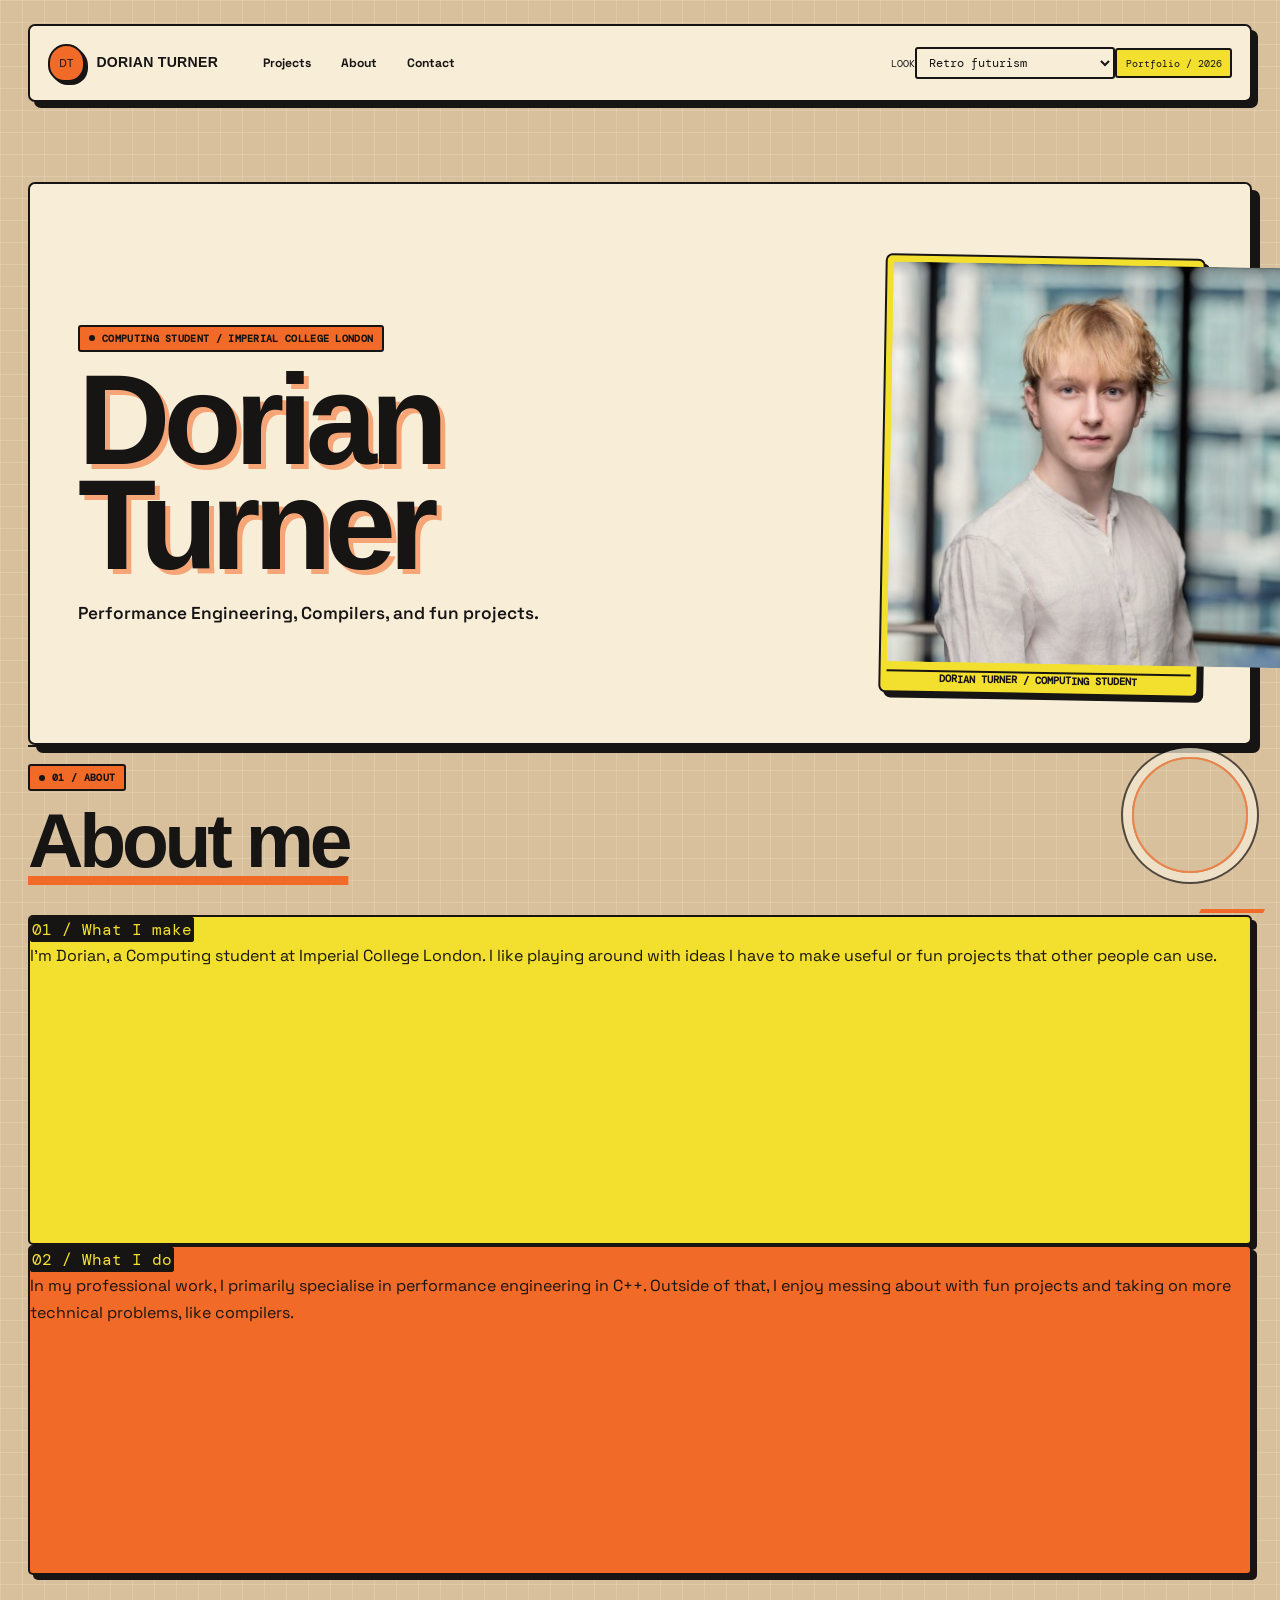
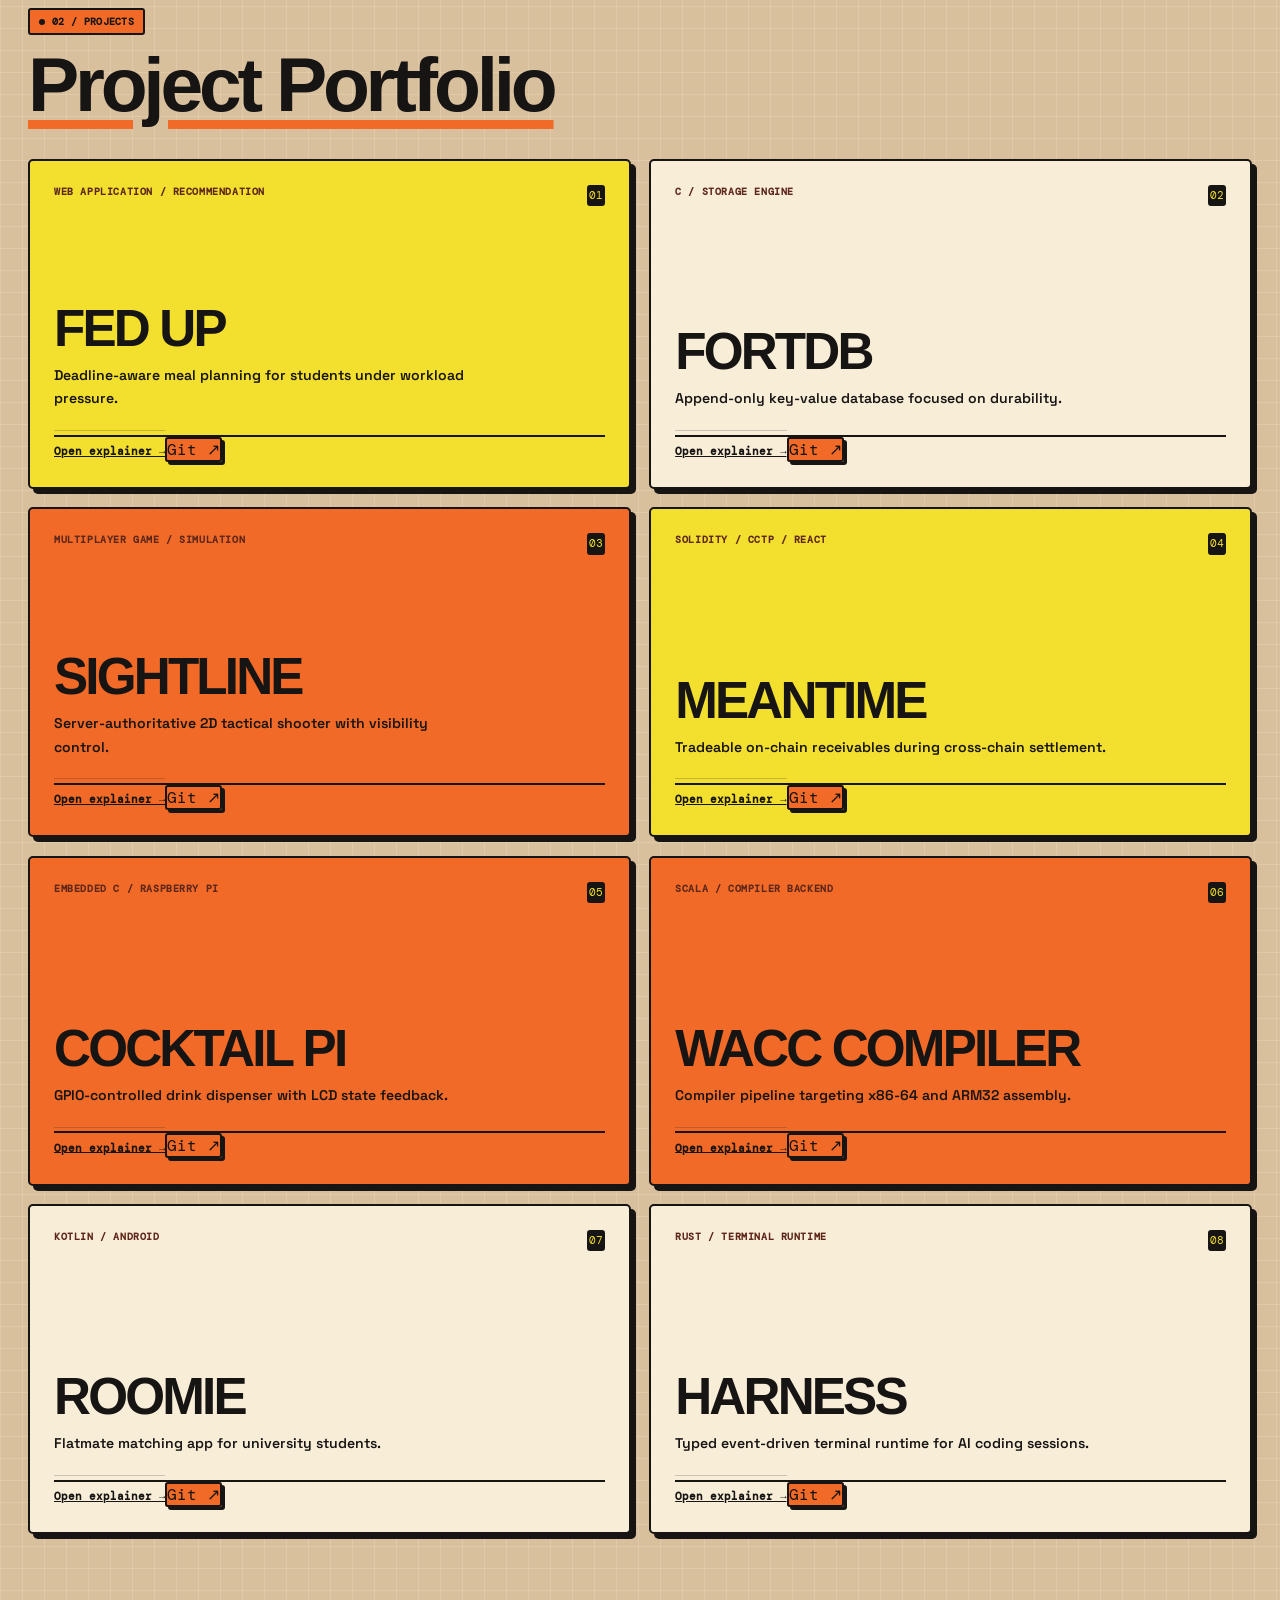
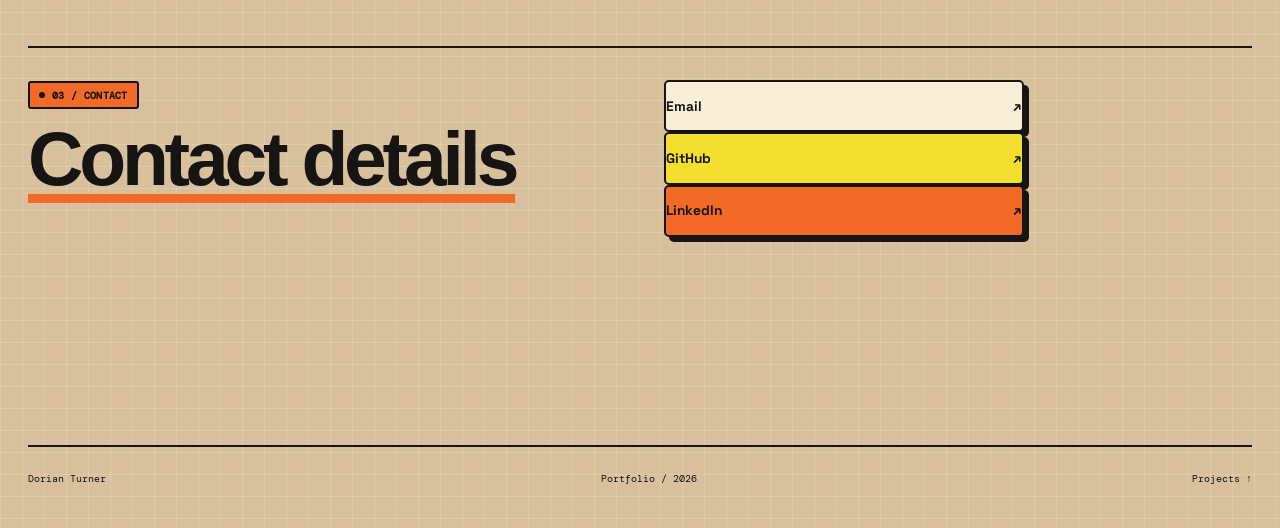
==== commit 39cf482d: "Refactor portfolio theme system" ====
--- a/index.html
+++ b/index.html
@@ -5,17 +5,30 @@
   <meta name="viewport" content="width=device-width, initial-scale=1">
   <meta name="description" content="Dorian Turner — computing student portfolio. Systems, compilers, applications, and embedded hardware.">
   <title>Dorian Turner — Portfolio</title>
+  <script src="js/theme-config.js"></script>
+  <script src="js/theme-preload.js"></script>
   <link rel="preconnect" href="https://fonts.googleapis.com">
   <link rel="preconnect" href="https://fonts.gstatic.com" crossorigin>
-  <link href="https://fonts.googleapis.com/css2?family=DM+Mono:wght@400;500&family=DM+Sans:wght@400;500;600;700&family=Playfair+Display:wght@600;700&display=swap" rel="stylesheet">
+  <link href="https://fonts.googleapis.com/css2?family=DM+Mono:wght@400;500&family=DM+Sans:wght@400;500;600;700&family=Orbitron:wght@500;600;700&family=Playfair+Display:wght@600;700&family=Space+Grotesk:wght@400;500;600;700&display=swap" rel="stylesheet">
   <link rel="stylesheet" href="styles/site.css">
+  <link rel="stylesheet" href="styles/neo.css">
   <link rel="stylesheet" href="styles/widgets.css">
+  <link rel="stylesheet" href="styles/fungus.css">
+  <link rel="stylesheet" href="styles/mono.css">
+  <link rel="stylesheet" href="styles/web1.css">
+  <link rel="stylesheet" href="styles/retro.css">
+  <link rel="stylesheet" href="styles/theme-layout.css">
+  <link rel="stylesheet" href="styles/eyesore.css">
+  <script src="js/site.js" defer></script>
 </head>
 <body>
   <header class="site-header">
     <a class="wordmark" href="index.html" aria-label="Dorian Turner portfolio home"><span class="wordmark-mark">DT</span><span>Dorian Turner</span></a>
     <nav aria-label="Primary navigation"><a href="#projects">Projects</a><a href="#about">About</a><a href="#contact">Contact</a></nav>
-    <span class="header-meta">Portfolio / 2026</span>
+    <div class="header-tools">
+      <label class="look-switcher" for="look-select"><span>Look</span><select id="look-select" name="look"><option value="neo">Neo-brutalist</option><option value="fungus">Organic</option><option value="mono">Old-school mono desktop</option><option value="web1">Web 1.0</option></select></label>
+      <span class="header-meta">Portfolio / 2026</span>
+    </div>
   </header>
 
   <main>
@@ -60,6 +73,5 @@
   </main>
 
   <footer class="site-footer"><span>Dorian Turner</span><span>Portfolio / 2026</span><a href="#projects">Projects ↑</a></footer>
-  <script src="js/site.js"></script>
 </body>
 </html>
--- a/styles/site.css
+++ b/styles/site.css
@@ -1,3 +1,4 @@
+/* Neutral component and document structure. Visual themes live in their own files. */
 :root {
   --ink: #20242b;
   --muted: #66707a;
@@ -7,7 +8,10 @@
   --blue-ink: #2d6f91;
   --lilac: #e2dced;
   --orange: #ecb98d;
+  --orange-ink: #8a4f2f;
   --cream: #f2e7bd;
+  --acid: #dceec2;
+  --pink: #ead0d0;
   --serif: "Playfair Display", Georgia, serif;
   --sans: "DM Sans", system-ui, sans-serif;
   --mono: "DM Mono", monospace;
@@ -23,7 +27,8 @@
 .site-header { display: flex; align-items: center; justify-content: space-between; gap: 2rem; padding: 2.2rem 0 1.5rem; border-bottom: 1px solid var(--line); font-size: .76rem; }
 .wordmark { display: inline-flex; align-items: center; gap: .7rem; font-weight: 700; }
 .wordmark-mark { display: grid; place-items: center; width: 2rem; height: 2rem; border-radius: 50%; background: var(--ink); color: var(--paper); font: .65rem var(--mono); }
-nav { display: flex; gap: 2rem; color: var(--muted); } nav a:hover { color: var(--blue-ink); }
+nav { display: flex; gap: 2rem; color: var(--muted); }
+nav a:hover { color: var(--blue-ink); }
 .header-meta, .section-label, .card-type, .card-index, .card-link, .hero-facts dt, .site-footer { font-family: var(--mono); }
 .header-meta { color: var(--muted); font-size: .65rem; }
 
@@ -34,93 +39,58 @@
 h1 { margin-bottom: 1.3rem; font: 700 clamp(4.5rem, 10vw, 9rem)/.9 var(--serif); letter-spacing: -.07em; }
 h2 { margin-bottom: 0; font: 600 clamp(2.5rem, 5vw, 4.6rem)/1 var(--serif); letter-spacing: -.06em; }
 .hero-summary { max-width: 32rem; margin: 0; color: var(--muted); font-size: 1.08rem; }
-.hero-facts { margin: 0; border-top: 1px solid var(--line); }.hero-facts div { display: grid; grid-template-columns: 1fr 1.7fr; gap: 1rem; padding: .85rem 0; border-bottom: 1px solid var(--line); }.hero-facts dt { color: var(--muted); font-size: .63rem; text-transform: uppercase; }.hero-facts dd { margin: 0; font-size: .78rem; }
+.hero-facts { margin: 0; border-top: 1px solid var(--line); }
+.hero-facts div { display: grid; grid-template-columns: 1fr 1.7fr; gap: 1rem; padding: .85rem 0; border-bottom: 1px solid var(--line); }
+.hero-facts dt { color: var(--muted); font-size: .63rem; text-transform: uppercase; }
+.hero-facts dd { margin: 0; font-size: .78rem; }
 
-.projects-section { padding: 1rem 0 7rem; }.section-heading, .split-section, .contact-section { display: grid; grid-template-columns: 1fr 1fr; gap: 3rem; }.section-heading { align-items: end; margin-bottom: 2.5rem; padding-top: 1rem; border-top: 1px solid var(--line); }.section-note { max-width: 25rem; margin: 0; color: var(--muted); font-size: .85rem; }
-.project-index { display: grid; grid-template-columns: repeat(2, 1fr); gap: 1.15rem; }.index-card { position: relative; display: flex; min-height: 300px; flex-direction: column; justify-content: flex-end; padding: 1.6rem; overflow: hidden; transition: transform .22s ease, box-shadow .22s ease; }.index-card:hover { transform: translateY(-5px); box-shadow: 7px 7px 0 var(--ink); }.index-card-blue { background: var(--blue); }.index-card-lilac { background: var(--lilac); }.index-card-orange { background: var(--orange); }.index-card-cream { background: var(--cream); }.index-card-neutral { background: #e9e8e1; }.card-index { position: absolute; top: 1.5rem; right: 1.5rem; color: rgba(32,36,43,.48); font-size: .66rem; }.card-type { align-self: flex-start; margin-bottom: auto; color: var(--muted); font-size: .63rem; letter-spacing: .06em; text-transform: uppercase; }.index-card h3 { margin: 0 0 .65rem; font: 600 clamp(2rem, 4vw, 3.6rem)/1 var(--serif); letter-spacing: -.06em; }.index-card p { max-width: 27rem; margin-bottom: 1.5rem; font-size: .88rem; }.card-link { padding-top: .85rem; border-top: 1px solid rgba(32,36,43,.22); font-size: .64rem; }
+.projects-section { padding: 1rem 0 7rem; }
+.section-heading, .split-section, .contact-section { display: grid; grid-template-columns: 1fr 1fr; gap: 3rem; }
+.section-heading { align-items: end; margin-bottom: 2.5rem; padding-top: 1rem; border-top: 1px solid var(--line); }
+.section-note { max-width: 25rem; margin: 0; color: var(--muted); font-size: .85rem; }
+.project-index { display: grid; grid-template-columns: repeat(2, 1fr); gap: 1.15rem; }
+.index-card { position: relative; display: flex; min-height: 300px; flex-direction: column; justify-content: flex-end; padding: 1.6rem; overflow: hidden; transition: transform .22s ease, box-shadow .22s ease; }
+.index-card:hover { transform: translateY(-5px); box-shadow: 7px 7px 0 var(--ink); }
+.index-card-blue { background: var(--blue); }
+.index-card-lilac { background: var(--lilac); }
+.index-card-orange { background: var(--orange); }
+.index-card-cream { background: var(--cream); }
+.index-card-neutral { background: #e9e8e1; }
+.card-index { position: absolute; top: 1.5rem; right: 1.5rem; color: rgba(32,36,43,.48); font-size: .66rem; }
+.card-type { align-self: flex-start; margin-bottom: auto; color: var(--muted); font-size: .63rem; letter-spacing: .06em; text-transform: uppercase; }
+.index-card h3 { margin: 0 0 .65rem; font: 600 clamp(2rem, 4vw, 3.6rem)/1 var(--serif); letter-spacing: -.06em; }
+.index-card p { max-width: 27rem; margin-bottom: 1.5rem; font-size: .88rem; }
+.card-link { padding-top: .85rem; border-top: 1px solid rgba(32,36,43,.22); font-size: .64rem; }
 
-.split-section, .contact-section { padding: 2rem 0 7rem; border-top: 1px solid var(--line); }.text-columns { display: grid; grid-template-columns: 1fr 1fr; gap: 2rem; color: var(--muted); }.text-columns p { margin: 0; font-size: .9rem; }.contact-links { display: flex; flex-direction: column; align-items: flex-start; }.contact-links a { display: flex; justify-content: space-between; width: min(100%, 360px); padding: .8rem 0; border-bottom: 1px solid var(--line); font-size: .86rem; }.contact-links span { color: var(--blue-ink); }
-.site-footer { display: flex; justify-content: space-between; gap: 1rem; padding: 1.5rem 0 2.5rem; border-top: 1px solid var(--line); color: var(--muted); font-size: .64rem; }.site-footer a:hover { color: var(--blue-ink); }
-.fade-in { opacity: 0; transform: translateY(14px); transition: opacity .55s ease, transform .55s ease; }.fade-in.visible { opacity: 1; transform: none; }
-
-@media (max-width: 760px) { .site-header, main, .site-footer { width: min(100% - 36px, 600px); }.site-header { flex-wrap: wrap; padding-top: 1.5rem; }.site-header nav { order: 3; width: 100%; justify-content: space-between; gap: .5rem; }.header-meta { margin-left: auto; }.home-hero, .section-heading, .split-section, .contact-section { grid-template-columns: 1fr; gap: 2rem; }.home-hero { min-height: auto; padding: 3.5rem 0 5rem; }.project-index { grid-template-columns: 1fr; }.index-card { min-height: 280px; }.text-columns { grid-template-columns: 1fr; gap: 1rem; } }
-@media (max-width: 480px) { h1 { font-size: 4rem; } main { padding-top: 3.5rem; }.projects-section { padding-bottom: 5rem; }.split-section, .contact-section { padding-bottom: 5rem; } }
-@media (prefers-reduced-motion: reduce) { *, *::before, *::after { scroll-behavior: auto !important; transition-duration: .01ms !important; }.fade-in { opacity: 1; transform: none; } }
-
-/* Neo-brutalist portfolio theme */
-:root {
-  --ink: #111111;
-  --muted: #3f4650;
-  --paper: #fff8e8;
-  --line: #111111;
-  --blue: #8de7ff;
-  --blue-ink: #111111;
-  --lilac: #d7b7ff;
-  --orange: #ff8a3d;
-  --orange-ink: #111111;
-  --cream: #ffe45e;
-  --acid: #c5f36c;
-  --pink: #ff6b8a;
-}
-
-body { background: var(--paper); color: var(--ink); font-weight: 500; }
-a:focus-visible, button:focus-visible, input:focus-visible, select:focus-visible { outline: 3px solid var(--pink); outline-offset: 3px; }
-.site-header, main, .site-footer { width: min(1240px, calc(100% - 56px)); }
-.site-header { margin-top: 1.5rem; padding: 1rem 1.1rem; border: 3px solid var(--ink); background: #ffffff; box-shadow: 6px 6px 0 var(--ink); }
-.wordmark { font-weight: 900; letter-spacing: -.04em; }.wordmark-mark { width: 2.25rem; height: 2.25rem; border-radius: 0; background: var(--ink); color: var(--cream); font-weight: 700; box-shadow: 3px 3px 0 var(--orange); }
-nav { gap: .5rem; color: var(--ink); } nav a { padding: .45rem .65rem; border: 2px solid transparent; font-weight: 800; } nav a:hover { border-color: var(--ink); background: var(--cream); color: var(--ink); }
-.header-meta { padding: .35rem .5rem; border: 2px solid var(--ink); background: var(--acid); color: var(--ink); font-weight: 700; }
-main { padding-top: 5rem; }
-.home-hero { position: relative; min-height: 480px; padding: 3rem; border: 4px solid var(--ink); background: var(--yellow, var(--cream)); box-shadow: 12px 12px 0 var(--ink); }
-.section-label { display: inline-block; margin-bottom: 1rem; padding: .25rem .45rem; background: var(--ink); color: var(--cream); font-weight: 700; letter-spacing: .06em; }
-h1, h2, h3 { font-family: var(--sans); font-weight: 900; letter-spacing: -.08em; }
-h1 { font-size: clamp(4rem, 10vw, 9rem); line-height: .82; }
-h2 { font-size: clamp(2.5rem, 6vw, 5.5rem); line-height: .88; }
-.hero-summary, .section-note, .text-columns, .contact-links, .project-summary, .project-section-heading p, .explain-card p { color: var(--ink); }
-.hero-summary { max-width: 36rem; font-size: 1.1rem; font-weight: 700; }
-.hero-facts { border-top: 3px solid var(--ink); }.hero-facts div { padding: 1rem 0; border-bottom: 3px solid var(--ink); }.hero-facts dt { color: var(--ink); font-weight: 900; }.hero-facts dd { font-weight: 800; }
-.projects-section { padding-top: 2rem; }.section-heading, .split-section, .contact-section { gap: 4rem; }.section-heading { padding-top: 1.25rem; border-top: 4px solid var(--ink); }.section-note { padding: 1rem; border: 3px solid var(--ink); background: #ffffff; box-shadow: 5px 5px 0 var(--ink); font-weight: 700; }
-.project-index { gap: 1.5rem; }.index-card { min-height: 330px; padding: 1.5rem; border: 4px solid var(--ink); box-shadow: 8px 8px 0 var(--ink); transition: transform .16s ease, box-shadow .16s ease; }.index-card:hover { transform: translate(-5px, -5px); box-shadow: 13px 13px 0 var(--ink); }
-.index-card-blue { background: var(--blue); }.index-card-lilac { background: var(--lilac); }.index-card-orange { background: var(--orange); }.index-card-cream { background: var(--cream); }.index-card-neutral { background: var(--acid); }
-.card-index { top: 1.2rem; right: 1.2rem; padding: .3rem .45rem; border: 2px solid var(--ink); background: #ffffff; color: var(--ink); font-weight: 800; }.card-type { color: var(--ink); font-weight: 900; }.index-card h3 { font-size: clamp(2.2rem, 4vw, 4rem); }.index-card p { font-weight: 700; }.card-link { border-top: 3px solid var(--ink); font-weight: 900; }
-.split-section, .contact-section { border-top: 4px solid var(--ink); }.text-columns p { padding: 1rem; border: 3px solid var(--ink); background: #ffffff; box-shadow: 5px 5px 0 var(--ink); font-weight: 700; }.contact-links a { border: 3px solid var(--ink); margin-bottom: .65rem; padding: .8rem 1rem; background: var(--pink); box-shadow: 4px 4px 0 var(--ink); font-weight: 900; }.contact-links a:hover { transform: translate(-3px, -3px); box-shadow: 7px 7px 0 var(--ink); }.contact-links span { color: var(--ink); }
-.site-footer { padding: 1.25rem 0 2rem; border-top: 4px solid var(--ink); color: var(--ink); font-weight: 800; }
-
-@media (max-width: 760px) { .site-header, main, .site-footer { width: min(100% - 32px, 600px); }.site-header { margin-top: 1rem; }.home-hero { padding: 2rem 1.25rem; box-shadow: 7px 7px 0 var(--ink); }.index-card { box-shadow: 6px 6px 0 var(--ink); }.index-card:hover { box-shadow: 9px 9px 0 var(--ink); } }
-
-.index-card h3 { font-family: var(--sans); }
-
-/* Homepage reorder and profile block */
-.section-label { background: var(--pink); color: var(--ink); }
-.home-hero { grid-template-columns: 1.25fr .75fr; align-items: center; }
-.hero-portrait { width: min(100%, 360px); margin: 0 0 0 auto; border: 4px solid var(--ink); background: var(--acid); box-shadow: 10px 10px 0 var(--ink); }
-.hero-portrait img { display: block; width: 100%; aspect-ratio: 1; object-fit: cover; }
-.hero-portrait figcaption { padding: .7rem .8rem; border-top: 3px solid var(--ink); font: 700 .7rem/1.2 var(--mono); text-transform: uppercase; }
-.about-section { padding: 3rem 0 5rem; border-top: 4px solid var(--ink); }
-.about-heading { display: block; margin-bottom: 2rem; padding-top: 0; border-top: 0; }
-.about-copy { display: grid; grid-template-columns: repeat(2, minmax(0, 1fr)); gap: 1rem 2rem; max-width: 940px; }
-.about-card { min-height: 220px; padding: 1.25rem; border: 3px solid var(--ink); box-shadow: 7px 7px 0 var(--ink); }
-.about-card-blue { background: var(--blue); }
-.about-card-pink { background: var(--pink); }
-.about-card-label { display: inline-block; margin-bottom: 2rem; padding: .35rem .5rem; border: 2px solid var(--ink); background: var(--ink); color: var(--cream); font: 700 .68rem/1 var(--mono); text-transform: uppercase; }
-.about-card p { margin: 0; max-width: 28rem; font-size: 1.08rem; font-weight: 800; line-height: 1.45; }
-.projects-heading { grid-template-columns: 1fr; }
-.card-actions { display: flex; align-items: center; gap: .75rem; margin-top: 1.5rem; padding-top: .85rem; border-top: 3px solid var(--ink); }
-.card-link { flex: 1; padding-top: 0; border-top: 0; }
-.card-git { padding: .4rem .55rem; border: 2px solid var(--ink); background: #ffffff; font: 700 .64rem/1 var(--mono); }
-.card-link:hover { text-decoration: underline; }
-.card-git:hover { background: var(--pink); color: var(--ink); transform: translate(-2px, -2px); box-shadow: 3px 3px 0 var(--ink); }
-.index-card[role="link"] { cursor: pointer; }
-.index-card[role="link"]:focus-visible { outline: 4px solid var(--pink); outline-offset: 5px; }
-.contact-section { display: block; }
-.contact-section > div:first-child { margin-bottom: 2rem; }
-.contact-links { display: grid; grid-template-columns: repeat(3, minmax(0, 1fr)); gap: 1rem; align-items: stretch; }
-.contact-links a { width: auto; min-height: 72px; margin: 0; }
+.split-section, .contact-section { padding: 2rem 0 7rem; border-top: 1px solid var(--line); }
+.text-columns { display: grid; grid-template-columns: 1fr 1fr; gap: 2rem; color: var(--muted); }
+.text-columns p { margin: 0; font-size: .9rem; }
+.contact-links { display: flex; flex-direction: column; align-items: flex-start; }
+.contact-links a { display: flex; justify-content: space-between; width: min(100%, 360px); padding: .8rem 0; border-bottom: 1px solid var(--line); font-size: .86rem; }
+.contact-links span { color: var(--blue-ink); }
+.site-footer { display: flex; justify-content: space-between; gap: 1rem; padding: 1.5rem 0 2.5rem; border-top: 1px solid var(--line); color: var(--muted); font-size: .64rem; }
+.site-footer a:hover { color: var(--blue-ink); }
+.fade-in { opacity: 0; transform: translateY(14px); transition: opacity .55s ease, transform .55s ease; }
+.fade-in.visible { opacity: 1; transform: none; }
 
 @media (max-width: 760px) {
-  .home-hero { grid-template-columns: 1fr; }
-  .hero-portrait { width: min(100%, 330px); margin: 0; }
-  .about-copy { grid-template-columns: 1fr; }
-  .about-copy p:first-child { grid-column: auto; }
-  .contact-links { grid-template-columns: 1fr; }
+  .site-header, main, .site-footer { width: min(100% - 36px, 600px); }
+  .site-header { flex-wrap: wrap; padding-top: 1.5rem; }
+  .site-header nav { order: 3; width: 100%; justify-content: space-between; gap: .5rem; }
+  .header-meta { margin-left: auto; }
+  .home-hero, .section-heading, .split-section, .contact-section { grid-template-columns: 1fr; gap: 2rem; }
+  .home-hero { min-height: auto; padding: 3.5rem 0 5rem; }
+  .project-index { grid-template-columns: 1fr; }
+  .index-card { min-height: 280px; }
+  .text-columns { grid-template-columns: 1fr; gap: 1rem; }
 }
+@media (max-width: 480px) {
+  h1 { font-size: 4rem; }
+  main { padding-top: 3.5rem; }
+  .projects-section { padding-bottom: 5rem; }
+  .split-section, .contact-section { padding-bottom: 5rem; }
+}
+@media (prefers-reduced-motion: reduce) {
+  *, *::before, *::after { scroll-behavior: auto !important; transition-duration: .01ms !important; }
+  .fade-in { opacity: 1; transform: none; }
+}
--- a/styles/neo.css
+++ b/styles/neo.css
@@ -0,0 +1,250 @@
+/* Neo-brutalist portfolio theme. This file owns Neo visuals only. */
+html[data-theme="neo"] {
+  --ink: #111111;
+  --muted: #3f4650;
+  --paper: #fff8e8;
+  --line: #111111;
+  --blue: #8de7ff;
+  --blue-ink: #111111;
+  --lilac: #d7b7ff;
+  --orange: #ff8a3d;
+  --orange-ink: #111111;
+  --cream: #ffe45e;
+  --acid: #c5f36c;
+  --pink: #ff6b8a;
+}
+
+html[data-theme="neo"] body { background: var(--paper); color: var(--ink); font-weight: 500; }
+html[data-theme="neo"] a:focus-visible,
+html[data-theme="neo"] button:focus-visible,
+html[data-theme="neo"] input:focus-visible,
+html[data-theme="neo"] select:focus-visible { outline: 3px solid var(--pink); outline-offset: 3px; }
+html[data-theme="neo"] .site-header { margin-top: 1.5rem; padding: 1rem 1.1rem; border: 3px solid var(--ink); background: #ffffff; box-shadow: 6px 6px 0 var(--ink); }
+html[data-theme="neo"] .wordmark { font-weight: 900; letter-spacing: -.04em; }
+html[data-theme="neo"] .wordmark-mark { width: 2.25rem; height: 2.25rem; border-radius: 0; background: var(--ink); color: var(--cream); font-weight: 700; box-shadow: 3px 3px 0 var(--orange); }
+html[data-theme="neo"] nav { gap: .5rem; color: var(--ink); }
+html[data-theme="neo"] nav a { padding: .45rem .65rem; border: 2px solid transparent; font-weight: 800; }
+html[data-theme="neo"] nav a:hover { border-color: var(--ink); background: var(--cream); color: var(--ink); }
+html[data-theme="neo"] .header-meta { padding: .35rem .5rem; border: 2px solid var(--ink); background: var(--acid); color: var(--ink); font-weight: 700; }
+html[data-theme="neo"] main { padding-top: 5rem; }
+html[data-theme="neo"] .home-hero { position: relative; min-height: 480px; padding: 3rem; border: 4px solid var(--ink); background: var(--yellow, var(--cream)); box-shadow: 12px 12px 0 var(--ink); }
+html[data-theme="neo"] .section-label { display: inline-block; margin-bottom: 1rem; padding: .25rem .45rem; background: var(--pink); color: var(--ink); font-weight: 700; letter-spacing: .06em; }
+html[data-theme="neo"] h1,
+html[data-theme="neo"] h2,
+html[data-theme="neo"] h3 { font-family: var(--sans); font-weight: 900; letter-spacing: -.08em; }
+html[data-theme="neo"] h1 { font-size: clamp(4rem, 10vw, 9rem); line-height: .82; }
+html[data-theme="neo"] h2 { font-size: clamp(2.5rem, 6vw, 5.5rem); line-height: .88; }
+html[data-theme="neo"] .hero-summary,
+html[data-theme="neo"] .section-note,
+html[data-theme="neo"] .text-columns,
+html[data-theme="neo"] .contact-links,
+html[data-theme="neo"] .project-summary,
+html[data-theme="neo"] .project-section-heading p,
+html[data-theme="neo"] .explain-card p { color: var(--ink); }
+html[data-theme="neo"] .hero-summary { max-width: 36rem; font-size: 1.1rem; font-weight: 700; }
+html[data-theme="neo"] .hero-facts { border-top: 3px solid var(--ink); }
+html[data-theme="neo"] .hero-facts div { padding: 1rem 0; border-bottom: 3px solid var(--ink); }
+html[data-theme="neo"] .hero-facts dt { color: var(--ink); font-weight: 900; }
+html[data-theme="neo"] .hero-facts dd { font-weight: 800; }
+html[data-theme="neo"] .projects-section { padding-top: 2rem; }
+html[data-theme="neo"] .section-heading,
+html[data-theme="neo"] .split-section,
+html[data-theme="neo"] .contact-section { gap: 4rem; }
+html[data-theme="neo"] .section-heading { padding-top: 1.25rem; border-top: 4px solid var(--ink); }
+html[data-theme="neo"] .section-note { padding: 1rem; border: 3px solid var(--ink); background: #ffffff; box-shadow: 5px 5px 0 var(--ink); font-weight: 700; }
+html[data-theme="neo"] .project-index { gap: 1.5rem; }
+html[data-theme="neo"] .index-card { min-height: 330px; padding: 1.5rem; border: 4px solid var(--ink); box-shadow: 8px 8px 0 var(--ink); transition: transform .16s ease, box-shadow .16s ease; }
+html[data-theme="neo"] .index-card:hover { transform: translate(-5px, -5px); box-shadow: 13px 13px 0 var(--ink); }
+html[data-theme="neo"] .index-card-blue { background: var(--blue); }
+html[data-theme="neo"] .index-card-lilac { background: var(--lilac); }
+html[data-theme="neo"] .index-card-orange { background: var(--orange); }
+html[data-theme="neo"] .index-card-cream { background: var(--cream); }
+html[data-theme="neo"] .index-card-neutral { background: var(--acid); }
+html[data-theme="neo"] .card-index { top: 1.2rem; right: 1.2rem; padding: .3rem .45rem; border: 2px solid var(--ink); background: #ffffff; color: var(--ink); font-weight: 800; }
+html[data-theme="neo"] .card-type { color: var(--ink); font-weight: 900; }
+html[data-theme="neo"] .index-card h3 { font-size: clamp(2.2rem, 4vw, 4rem); }
+html[data-theme="neo"] .index-card p { font-weight: 700; }
+html[data-theme="neo"] .card-link { border-top: 3px solid var(--ink); font-weight: 900; }
+html[data-theme="neo"] .split-section,
+html[data-theme="neo"] .contact-section { border-top: 4px solid var(--ink); }
+html[data-theme="neo"] .text-columns p { padding: 1rem; border: 3px solid var(--ink); background: #ffffff; box-shadow: 5px 5px 0 var(--ink); font-weight: 700; }
+html[data-theme="neo"] .contact-links a { border: 3px solid var(--ink); margin-bottom: .65rem; padding: .8rem 1rem; background: var(--pink); box-shadow: 4px 4px 0 var(--ink); font-weight: 900; }
+html[data-theme="neo"] .contact-links a:hover { transform: translate(-3px, -3px); box-shadow: 7px 7px 0 var(--ink); }
+html[data-theme="neo"] .contact-links span { color: var(--ink); }
+html[data-theme="neo"] .site-footer { padding: 1.25rem 0 2rem; border-top: 4px solid var(--ink); color: var(--ink); font-weight: 800; }
+html[data-theme="neo"] .header-tools { display: flex; align-items: center; gap: 1rem; }
+html[data-theme="neo"] .look-switcher { display: flex; align-items: center; gap: .45rem; color: var(--ink); font: 700 .64rem/1 var(--mono); text-transform: uppercase; }
+html[data-theme="neo"] .look-switcher select { min-width: 9.5rem; padding: .35rem .45rem; border: 2px solid var(--ink); background: var(--cream); color: var(--ink); font: 700 .64rem/1 var(--mono); }
+html[data-theme="neo"] .index-card h3 { font-family: var(--sans); }
+html[data-theme="neo"] .hero-portrait { width: min(100%, 320px); margin: 0 0 0 auto; border: 4px solid var(--ink); background: var(--acid); box-shadow: 10px 10px 0 var(--ink); }
+html[data-theme="neo"] .hero-portrait img { display: block; width: 100%; aspect-ratio: 4 / 5; object-fit: cover; }
+html[data-theme="neo"] .hero-portrait figcaption { padding: .7rem .8rem; border-top: 3px solid var(--ink); font: 700 .7rem/1.2 var(--mono); text-transform: uppercase; }
+html[data-theme="neo"] .about-section { padding: 3rem 0 5rem; border-top: 4px solid var(--ink); }
+html[data-theme="neo"] .about-heading { display: block; margin-bottom: 2rem; padding-top: 0; border-top: 0; }
+html[data-theme="neo"] .about-copy { display: grid; grid-template-columns: repeat(2, minmax(0, 1fr)); gap: 1rem 2rem; max-width: 940px; }
+html[data-theme="neo"] .about-card { min-height: 220px; padding: 1.25rem; border: 3px solid var(--ink); box-shadow: 7px 7px 0 var(--ink); }
+html[data-theme="neo"] .about-card-blue { background: var(--blue); }
+html[data-theme="neo"] .about-card-pink { background: var(--pink); }
+html[data-theme="neo"] .about-card-label { display: inline-block; margin-bottom: 2rem; padding: .35rem .5rem; border: 2px solid var(--ink); background: var(--ink); color: var(--cream); font: 700 .68rem/1 var(--mono); text-transform: uppercase; }
+html[data-theme="neo"] .about-card p { margin: 0; max-width: 28rem; font-size: 1.08rem; font-weight: 800; line-height: 1.45; }
+html[data-theme="neo"] .projects-heading { grid-template-columns: 1fr; }
+html[data-theme="neo"] .card-actions { display: flex; align-items: center; gap: .75rem; margin-top: 1.5rem; padding-top: .85rem; border-top: 3px solid var(--ink); }
+html[data-theme="neo"] .card-link { flex: 1; padding-top: 0; border-top: 0; }
+html[data-theme="neo"] .card-git { padding: .4rem .55rem; border: 2px solid var(--ink); background: #ffffff; font: 700 .64rem/1 var(--mono); }
+html[data-theme="neo"] .card-link:hover { text-decoration: underline; }
+html[data-theme="neo"] .card-git:hover { background: var(--pink); color: var(--ink); transform: translate(-2px, -2px); box-shadow: 3px 3px 0 var(--ink); }
+html[data-theme="neo"] .index-card[role="link"] { cursor: pointer; }
+html[data-theme="neo"] .index-card[role="link"]:focus-visible { outline: 4px solid var(--pink); outline-offset: 5px; }
+html[data-theme="neo"] .contact-section { display: block; }
+html[data-theme="neo"] .contact-section > div:first-child { margin-bottom: 2rem; }
+html[data-theme="neo"] .contact-links { display: grid; grid-template-columns: repeat(3, minmax(0, 1fr)); gap: 1rem; align-items: stretch; }
+html[data-theme="neo"] .contact-links a { width: auto; min-height: 72px; margin: 0; }
+
+@media (max-width: 760px) {
+  html[data-theme="neo"] .hero-portrait { width: min(100%, 280px); margin: 0; }
+  html[data-theme="neo"] .about-copy { grid-template-columns: 1fr; }
+  html[data-theme="neo"] .about-copy p:first-child { grid-column: auto; }
+  html[data-theme="neo"] .contact-links { grid-template-columns: 1fr; }
+}
+
+/* Project pages and widgets stay in the Neo module, not shared styles. */
+html[data-theme="neo"] .project-main { padding-top: 2.5rem; }
+html[data-theme="neo"] .project-nav { padding: .85rem 1rem; border: 3px solid var(--ink); background: var(--acid); color: var(--ink); font-weight: 800; box-shadow: 5px 5px 0 var(--ink); }
+html[data-theme="neo"] .project-nav a:hover { color: var(--ink); text-decoration: underline; }
+html[data-theme="neo"] .project-header { position: relative; margin-top: 3rem; padding: 3rem; border: 4px solid var(--ink); background: var(--blue); box-shadow: 12px 12px 0 var(--ink); }
+html[data-theme="neo"] .project-header h1 { margin-bottom: 1.1rem; font-size: clamp(4rem, 9vw, 8rem); }
+html[data-theme="neo"] .project-summary { font-weight: 700; }
+html[data-theme="neo"] .project-facts { border-top: 3px solid var(--ink); }
+html[data-theme="neo"] .project-facts div { padding: 1rem 0; border-bottom: 3px solid var(--ink); }
+html[data-theme="neo"] .project-facts dt { color: var(--ink); font-weight: 900; }
+html[data-theme="neo"] .project-facts dd { font-weight: 800; }
+html[data-theme="neo"] .project-section { padding: 3rem 0 5rem; border-top: 4px solid var(--ink); }
+html[data-theme="neo"] .project-section-heading { margin-bottom: 2rem; }
+html[data-theme="neo"] .project-section-heading h2 { font-weight: 900; }
+html[data-theme="neo"] .project-section-heading p { font-weight: 700; }
+html[data-theme="neo"] .explain-grid { gap: 1rem; }
+html[data-theme="neo"] .explain-card { min-height: 190px; padding: 1.1rem; border: 3px solid var(--ink); background: #ffffff; box-shadow: 6px 6px 0 var(--ink); }
+html[data-theme="neo"] .explain-card .section-label { margin: -1.1rem -1.1rem 1.25rem; }
+html[data-theme="neo"] .explain-card h3 { margin-bottom: .7rem; font-size: 1.55rem; letter-spacing: -.06em; }
+html[data-theme="neo"] .explain-card p { font-weight: 600; }
+html[data-theme="neo"] .flow-map { gap: .9rem; padding: .3rem 0 1rem; }
+html[data-theme="neo"] .flow-node { min-height: 135px; padding: 1rem; border: 3px solid var(--ink); background: #ffffff; box-shadow: 5px 5px 0 var(--ink); }
+html[data-theme="neo"] .flow-node > span { color: var(--ink); font-weight: 900; }
+html[data-theme="neo"] .flow-node strong { font-family: var(--sans); font-weight: 900; letter-spacing: -.05em; }
+html[data-theme="neo"] .flow-node small { color: var(--muted); font-weight: 700; }
+html[data-theme="neo"] .flow-arrow { color: var(--ink); font-weight: 900; }
+html[data-theme="neo"] .site-footer.project-footer { margin-top: 0; }
+html[data-theme="neo"] .project-button { border: 3px solid var(--ink); background: var(--pink); color: var(--ink); box-shadow: 5px 5px 0 var(--ink); font-family: var(--mono); font-weight: 800; }
+html[data-theme="neo"] .project-button:hover { background: var(--acid); color: var(--ink); transform: translate(-3px, -3px); box-shadow: 8px 8px 0 var(--ink); }
+
+html[data-theme="neo"] .widget-shell { margin-top: 2rem; padding: 1.25rem; border: 4px solid var(--ink); background: #ffffff; box-shadow: 8px 8px 0 var(--ink); }
+html[data-theme="neo"] .widget-toolbar,
+html[data-theme="neo"] .phase-toolbar { padding-bottom: 1rem; border-bottom: 3px solid var(--ink); }
+html[data-theme="neo"] .control label,
+html[data-theme="neo"] .control output,
+html[data-theme="neo"] .phase-route span,
+html[data-theme="neo"] .phase-source { color: var(--ink); font-weight: 900; }
+html[data-theme="neo"] select,
+html[data-theme="neo"] button { border: 3px solid var(--ink); background: var(--cream); color: var(--ink); box-shadow: 4px 4px 0 var(--ink); font-weight: 800; }
+html[data-theme="neo"] select:hover,
+html[data-theme="neo"] button:hover { background: var(--pink); color: var(--ink); transform: translate(-2px, -2px); box-shadow: 6px 6px 0 var(--ink); }
+html[data-theme="neo"] .range-row input { accent-color: var(--pink); }
+html[data-theme="neo"] .widget-status { color: var(--ink); font-weight: 900; }
+html[data-theme="neo"] .widget-grid { gap: 1rem; }
+html[data-theme="neo"] .widget-card { padding: 1rem; border: 3px solid var(--ink); background: var(--acid); box-shadow: 4px 4px 0 var(--ink); }
+html[data-theme="neo"] .widget-card strong { font-family: var(--sans); font-weight: 900; }
+html[data-theme="neo"] .widget-card span { color: var(--ink); font-weight: 700; }
+html[data-theme="neo"] .visual-svg { border: 4px solid var(--ink); background: #071018; }
+html[data-theme="neo"] .svg-wall { stroke: #ffffff; }
+html[data-theme="neo"] .svg-player { fill: var(--blue); }
+html[data-theme="neo"] .svg-enemy { fill: var(--pink); }
+html[data-theme="neo"] .svg-sensor { fill: var(--cream); }
+html[data-theme="neo"] .svg-vision { fill: rgba(141,231,255,.28); stroke: var(--blue); }
+html[data-theme="neo"] .svg-smoke { fill: rgba(255,255,255,.3); }
+html[data-theme="neo"] .pipeline { gap: .75rem; }
+html[data-theme="neo"] .pipeline-step { border: 3px solid var(--ink); background: #ffffff; box-shadow: 4px 4px 0 var(--ink); }
+html[data-theme="neo"] .pipeline-step.is-active { border-color: var(--ink); background: var(--blue); }
+html[data-theme="neo"] .pipeline-step span { color: var(--ink); font-weight: 900; }
+html[data-theme="neo"] .pipeline-step strong { font-family: var(--sans); font-weight: 900; }
+html[data-theme="neo"] .code-preview { border: 3px solid var(--ink); background: var(--ink); color: var(--acid); }
+html[data-theme="neo"] .timeline-item { border-top: 3px solid var(--ink); }
+html[data-theme="neo"] .timeline-item::before { background: var(--ink); }
+html[data-theme="neo"] .timeline-item.is-active { border-color: var(--ink); }
+html[data-theme="neo"] .timeline-item.is-active::before { background: var(--pink); }
+html[data-theme="neo"] .timeline-item strong { font-family: var(--sans); font-weight: 900; }
+html[data-theme="neo"] .timeline-item span { color: var(--ink); font-weight: 700; }
+html[data-theme="neo"] .event-row { border: 3px solid var(--ink); background: var(--cream); font-weight: 700; }
+html[data-theme="neo"] .event-row time { color: var(--ink); font-weight: 900; }
+html[data-theme="neo"] .pump-bar { height: .55rem; background: var(--ink); }
+html[data-theme="neo"] .pump-bar i { background: var(--pink); }
+html[data-theme="neo"] .screenshot-grid { gap: 1.25rem; }
+html[data-theme="neo"] .screenshot-card { border: 4px solid var(--ink); background: #ffffff; box-shadow: 7px 7px 0 var(--ink); }
+html[data-theme="neo"] .screenshot-frame { background: var(--acid); border-bottom: 3px solid var(--ink); }
+html[data-theme="neo"] .screenshot-card figcaption { padding: 1rem; }
+html[data-theme="neo"] .screenshot-card figcaption strong { font-family: var(--sans); font-weight: 900; }
+html[data-theme="neo"] .screenshot-card figcaption span { color: var(--ink); font-weight: 600; }
+html[data-theme="neo"] .phase-tabs { gap: .75rem; }
+html[data-theme="neo"] .phase-tab { border: 3px solid var(--ink); background: #ffffff; box-shadow: 4px 4px 0 var(--ink); }
+html[data-theme="neo"] .phase-tab:hover,
+html[data-theme="neo"] .phase-tab.is-active { border-color: var(--ink); background: var(--pink); transform: translate(-2px, -2px); box-shadow: 6px 6px 0 var(--ink); }
+html[data-theme="neo"] .phase-tab span { color: var(--ink); font-weight: 900; }
+html[data-theme="neo"] .phase-tab strong { font-family: var(--sans); font-weight: 900; }
+html[data-theme="neo"] .phase-detail { border: 3px solid var(--ink); background: var(--acid); }
+html[data-theme="neo"] .phase-route div { border: 3px solid var(--ink); background: #ffffff; }
+html[data-theme="neo"] .phase-route .phase-output { border-color: var(--ink); background: var(--blue); }
+html[data-theme="neo"] .phase-route strong { font-family: var(--sans); font-weight: 900; }
+html[data-theme="neo"] .phase-route b { color: var(--ink); font-weight: 900; }
+html[data-theme="neo"] .phase-copy { color: var(--ink); font-weight: 700; }
+html[data-theme="neo"] .meantime-step { border: 3px solid var(--ink); background: #ffffff; box-shadow: 4px 4px 0 var(--ink); }
+html[data-theme="neo"] .meantime-step small,
+html[data-theme="neo"] .lane-label { color: var(--ink); font-weight: 900; }
+html[data-theme="neo"] .meantime-step strong { font-family: var(--sans); font-weight: 900; }
+html[data-theme="neo"] .meantime-step span { color: var(--ink); font-weight: 600; }
+html[data-theme="neo"] .contract-lane .meantime-step { border-color: var(--ink); background: var(--orange); }
+html[data-theme="neo"] .meantime-note { border-top: 3px solid var(--ink); }
+html[data-theme="neo"] .meantime-note strong { font-family: var(--sans); font-weight: 900; }
+html[data-theme="neo"] .meantime-note span { color: var(--ink); font-weight: 600; }
+html[data-theme="neo"] .fortdb-diagram { padding: 1.25rem; border: 4px solid var(--ink); background: var(--cream); box-shadow: 6px 6px 0 var(--ink); }
+html[data-theme="neo"] .diagram-heading span { color: var(--ink); font-weight: 900; }
+html[data-theme="neo"] .diagram-heading h3 { font-family: var(--sans); font-weight: 900; }
+html[data-theme="neo"] .fortdb-diagram > p { color: var(--ink); font-weight: 600; }
+html[data-theme="neo"] .tree-line strong,
+html[data-theme="neo"] .write-path > div,
+html[data-theme="neo"] .version-root,
+html[data-theme="neo"] .version-map { border: 3px solid var(--ink); background: #ffffff; box-shadow: 3px 3px 0 var(--ink); }
+html[data-theme="neo"] .tree-line strong:last-child,
+html[data-theme="neo"] .write-path > div:last-child { border-color: var(--ink); background: var(--blue); }
+html[data-theme="neo"] .tree-line i,
+html[data-theme="neo"] .write-path > i,
+html[data-theme="neo"] .version-diagram > i { color: var(--ink); font-weight: 900; }
+html[data-theme="neo"] .tree-branches div { border-top: 3px solid var(--ink); }
+html[data-theme="neo"] .tree-branches b,
+html[data-theme="neo"] .version-root strong,
+html[data-theme="neo"] .version-chain b,
+html[data-theme="neo"] .write-path strong { font-family: var(--sans); font-weight: 900; }
+html[data-theme="neo"] .tree-branches span,
+html[data-theme="neo"] .version-map > span,
+html[data-theme="neo"] .version-chain span,
+html[data-theme="neo"] .write-path small { color: var(--ink); font-weight: 700; }
+html[data-theme="neo"] .version-chain div { border: 3px solid var(--ink); background: var(--pink); }
+html[data-theme="neo"] .architecture-node { border: 3px solid var(--ink); background: #ffffff; box-shadow: 4px 4px 0 var(--ink); }
+html[data-theme="neo"] .architecture-node.is-accent { border-color: var(--ink); background: var(--blue); }
+html[data-theme="neo"] .architecture-node small,
+html[data-theme="neo"] .context-band small { color: var(--ink); font-weight: 900; }
+html[data-theme="neo"] .architecture-node strong,
+html[data-theme="neo"] .context-band strong { font-family: var(--sans); font-weight: 900; }
+html[data-theme="neo"] .architecture-node span,
+html[data-theme="neo"] .architecture-caption { color: var(--ink); font-weight: 600; }
+html[data-theme="neo"] .architecture-row > b { color: var(--ink); font-weight: 900; }
+html[data-theme="neo"] .context-band { border: 3px solid var(--ink); background: var(--orange); }
+html[data-theme="neo"] .context-band > span { color: var(--ink); font-weight: 800; }
+html[data-theme="neo"] .context-band > b { color: var(--ink); font-weight: 900; }
+
+@media (max-width: 760px) {
+  html[data-theme="neo"] .project-header { padding: 2rem 1.25rem; box-shadow: 7px 7px 0 var(--ink); }
+  html[data-theme="neo"] .project-section { padding-bottom: 4rem; }
+  html[data-theme="neo"] .explain-card { box-shadow: 4px 4px 0 var(--ink); }
+  html[data-theme="neo"] .widget-shell { box-shadow: 5px 5px 0 var(--ink); }
+  html[data-theme="neo"] .screenshot-card,
+  html[data-theme="neo"] .fortdb-diagram { box-shadow: 4px 4px 0 var(--ink); }
+}
--- a/styles/widgets.css
+++ b/styles/widgets.css
@@ -92,28 +92,6 @@
 @media (max-width: 800px) { .phase-tabs { grid-template-columns: repeat(3, 1fr); }.meantime-lane { grid-template-columns: 1fr; }.meantime-lane > i { justify-self: center; transform: rotate(90deg); }.destination-lane { grid-template-columns: 1fr; }.meantime-note { grid-template-columns: 1fr; }.tree-branches { grid-template-columns: repeat(2, 1fr); padding-left: 0; }.architecture-row { grid-template-columns: 1fr; }.architecture-row > b { justify-self: center; transform: rotate(90deg); }.architecture-branch { grid-template-columns: 1fr; padding-left: 0; }.context-band { grid-template-columns: 1fr; }.context-band > b { justify-self: center; transform: rotate(90deg); } }
 @media (max-width: 520px) { .phase-toolbar { align-items: start; flex-direction: column; }.phase-tabs { grid-template-columns: repeat(2, 1fr); }.phase-route { grid-template-columns: 1fr; }.phase-route b { justify-self: center; transform: rotate(90deg); }.tree-branches { grid-template-columns: 1fr; }.version-diagram { align-items: stretch; flex-direction: column; }.version-diagram > i { align-self: center; transform: rotate(90deg); }.write-path { display: grid; grid-template-columns: 1fr; }.write-path > i { justify-self: center; transform: rotate(90deg); } }
 
-/* Neo-brutalist widget system */
-.widget-shell { margin-top: 2rem; padding: 1.25rem; border: 4px solid var(--ink); background: #ffffff; box-shadow: 8px 8px 0 var(--ink); }
-.widget-toolbar, .phase-toolbar { padding-bottom: 1rem; border-bottom: 3px solid var(--ink); }
-.control label, .control output, .phase-route span, .phase-source { color: var(--ink); font-weight: 900; }
-select, button { border: 3px solid var(--ink); background: var(--cream); color: var(--ink); box-shadow: 4px 4px 0 var(--ink); font-weight: 800; }
-select:hover, button:hover { background: var(--pink); color: var(--ink); transform: translate(-2px, -2px); box-shadow: 6px 6px 0 var(--ink); }
-.range-row input { accent-color: var(--pink); }
-.widget-status { color: var(--ink); font-weight: 900; }
-.widget-grid { gap: 1rem; }.widget-card { padding: 1rem; border: 3px solid var(--ink); background: var(--acid); box-shadow: 4px 4px 0 var(--ink); }.widget-card strong { font-family: var(--sans); font-weight: 900; }.widget-card span { color: var(--ink); font-weight: 700; }
-.visual-svg { border: 4px solid var(--ink); background: #071018; }.svg-wall { stroke: #ffffff; }.svg-player { fill: var(--blue); }.svg-enemy { fill: var(--pink); }.svg-sensor { fill: var(--cream); }.svg-vision { fill: rgba(141,231,255,.28); stroke: var(--blue); }.svg-smoke { fill: rgba(255,255,255,.3); }
-.pipeline { gap: .75rem; }.pipeline-step { border: 3px solid var(--ink); background: #ffffff; box-shadow: 4px 4px 0 var(--ink); }.pipeline-step.is-active { border-color: var(--ink); background: var(--blue); }.pipeline-step span { color: var(--ink); font-weight: 900; }.pipeline-step strong { font-family: var(--sans); font-weight: 900; }
-.code-preview { border: 3px solid var(--ink); background: var(--ink); color: var(--acid); }
-.timeline-item { border-top: 3px solid var(--ink); }.timeline-item::before { background: var(--ink); }.timeline-item.is-active { border-color: var(--ink); }.timeline-item.is-active::before { background: var(--pink); }.timeline-item strong { font-family: var(--sans); font-weight: 900; }.timeline-item span { color: var(--ink); font-weight: 700; }
-.event-row { border: 3px solid var(--ink); background: var(--cream); font-weight: 700; }.event-row time { color: var(--ink); font-weight: 900; }
-.pump-bar { height: .55rem; background: var(--ink); }.pump-bar i { background: var(--pink); }
-.screenshot-grid { gap: 1.25rem; }.screenshot-card { border: 4px solid var(--ink); background: #ffffff; box-shadow: 7px 7px 0 var(--ink); }.screenshot-frame { background: var(--acid); border-bottom: 3px solid var(--ink); }.screenshot-card figcaption { padding: 1rem; }.screenshot-card figcaption strong { font-family: var(--sans); font-weight: 900; }.screenshot-card figcaption span { color: var(--ink); font-weight: 600; }
-.phase-tabs { gap: .75rem; }.phase-tab { border: 3px solid var(--ink); background: #ffffff; box-shadow: 4px 4px 0 var(--ink); }.phase-tab:hover, .phase-tab.is-active { border-color: var(--ink); background: var(--pink); transform: translate(-2px, -2px); box-shadow: 6px 6px 0 var(--ink); }.phase-tab span { color: var(--ink); font-weight: 900; }.phase-tab strong { font-family: var(--sans); font-weight: 900; }.phase-detail { border: 3px solid var(--ink); background: var(--acid); }.phase-route div { border: 3px solid var(--ink); background: #ffffff; }.phase-route .phase-output { border-color: var(--ink); background: var(--blue); }.phase-route strong { font-family: var(--sans); font-weight: 900; }.phase-route b { color: var(--ink); font-weight: 900; }.phase-copy { color: var(--ink); font-weight: 700; }
-.meantime-step { border: 3px solid var(--ink); background: #ffffff; box-shadow: 4px 4px 0 var(--ink); }.meantime-step small, .lane-label { color: var(--ink); font-weight: 900; }.meantime-step strong { font-family: var(--sans); font-weight: 900; }.meantime-step span { color: var(--ink); font-weight: 600; }.contract-lane .meantime-step { border-color: var(--ink); background: var(--orange); }.meantime-note { border-top: 3px solid var(--ink); }.meantime-note strong { font-family: var(--sans); font-weight: 900; }.meantime-note span { color: var(--ink); font-weight: 600; }
-.fortdb-diagram { padding: 1.25rem; border: 4px solid var(--ink); background: var(--cream); box-shadow: 6px 6px 0 var(--ink); }.diagram-heading span { color: var(--ink); font-weight: 900; }.diagram-heading h3 { font-family: var(--sans); font-weight: 900; }.fortdb-diagram > p { color: var(--ink); font-weight: 600; }.tree-line strong, .write-path > div, .version-root, .version-map { border: 3px solid var(--ink); background: #ffffff; box-shadow: 3px 3px 0 var(--ink); }.tree-line strong:last-child, .write-path > div:last-child { border-color: var(--ink); background: var(--blue); }.tree-line i, .write-path > i, .version-diagram > i { color: var(--ink); font-weight: 900; }.tree-branches div { border-top: 3px solid var(--ink); }.tree-branches b, .version-root strong, .version-chain b, .write-path strong { font-family: var(--sans); font-weight: 900; }.tree-branches span, .version-map > span, .version-chain span, .write-path small { color: var(--ink); font-weight: 700; }.version-chain div { border: 3px solid var(--ink); background: var(--pink); }.architecture-node { border: 3px solid var(--ink); background: #ffffff; box-shadow: 4px 4px 0 var(--ink); }.architecture-node.is-accent { border-color: var(--ink); background: var(--blue); }.architecture-node small, .context-band small { color: var(--ink); font-weight: 900; }.architecture-node strong, .context-band strong { font-family: var(--sans); font-weight: 900; }.architecture-node span, .architecture-caption { color: var(--ink); font-weight: 600; }.architecture-row > b { color: var(--ink); font-weight: 900; }.context-band { border: 3px solid var(--ink); background: var(--orange); }.context-band > span { color: var(--ink); font-weight: 800; }.context-band > b { color: var(--ink); font-weight: 900; }
-
-@media (max-width: 760px) { .widget-shell { box-shadow: 5px 5px 0 var(--ink); }.screenshot-card, .fortdb-diagram { box-shadow: 4px 4px 0 var(--ink); } }
-
 /* FortDB data-flow explainer */
 .fortdb-flow-stack { gap: 1.5rem; }
 .fortdb-flow-card { padding: 1.4rem; background: #ffffff; }
@@ -164,3 +142,5 @@
   .fortdb-big-arrow, .fortdb-compaction-files > i { justify-self: center; transform: rotate(90deg); }
   .fortdb-read-chain { justify-content: flex-start; }
 }
+
+#architecture-visual .screenshot-grid { grid-template-columns: 1fr; }
--- a/styles/fungus.css
+++ b/styles/fungus.css
@@ -0,0 +1,363 @@
+/* Organic fungus glassmorphism look. Activated by the shared look selector. */
+html[data-theme="fungus"] {
+  --ink: #eef8e9;
+  --muted: #abc5aa;
+  --paper: #08140f;
+  --line: rgba(196, 235, 190, .26);
+  --blue: rgba(133, 193, 137, .2);
+  --blue-ink: #c8f2bb;
+  --lilac: rgba(113, 86, 128, .32);
+  --orange: rgba(206, 146, 91, .36);
+  --orange-ink: #f1bd8b;
+  --cream: rgba(210, 226, 168, .22);
+  --acid: rgba(187, 230, 151, .34);
+  --pink: rgba(206, 150, 173, .34);
+  --moss: #82b67c;
+  --mushroom: #d79b76;
+  --glass: rgba(214, 242, 207, .18);
+  --display: "Space Grotesk", "DM Sans", system-ui, sans-serif;
+}
+
+html[data-theme="fungus"] body {
+  position: relative;
+  isolation: isolate;
+  overflow-x: hidden;
+  background:
+    radial-gradient(ellipse at 8% 12%, rgba(122, 181, 112, .27), transparent 27rem),
+    radial-gradient(ellipse at 92% 28%, rgba(151, 101, 145, .18), transparent 25rem),
+    radial-gradient(ellipse at 52% 95%, rgba(204, 145, 86, .14), transparent 32rem),
+    #08140f;
+  color: var(--ink);
+  font-family: var(--display);
+}
+html[data-theme="fungus"] body::before {
+  position: fixed;
+  z-index: -1;
+  inset: 0;
+  background-image:
+    radial-gradient(circle at 20% 30%, rgba(210, 246, 191, .09) 0 1px, transparent 1.5px),
+    radial-gradient(circle at 80% 70%, rgba(215, 155, 118, .08) 0 1px, transparent 1.5px),
+    linear-gradient(116deg, transparent 0 46%, rgba(187, 230, 151, .035) 46.1% 46.2%, transparent 46.3%);
+  background-size: 87px 91px, 131px 117px, 100% 100%;
+  content: "";
+  mask-image: linear-gradient(to bottom, black, transparent 92%);
+  pointer-events: none;
+}
+html[data-theme="fungus"] body::after {
+  position: fixed;
+  z-index: -1;
+  right: -8rem;
+  bottom: 4%;
+  width: 24rem;
+  height: 24rem;
+  border: 1px solid rgba(184, 225, 164, .12);
+  border-radius: 48% 52% 57% 43%;
+  box-shadow: 0 0 0 28px rgba(184, 225, 164, .035), 0 0 0 56px rgba(184, 225, 164, .025);
+  content: "";
+  transform: rotate(24deg);
+  pointer-events: none;
+}
+
+html[data-theme="fungus"] a { color: inherit; }
+html[data-theme="fungus"] a:focus-visible,
+html[data-theme="fungus"] button:focus-visible,
+html[data-theme="fungus"] input:focus-visible,
+html[data-theme="fungus"] select:focus-visible { outline: 2px solid var(--moss); outline-offset: 4px; }
+html[data-theme="fungus"] .site-header,
+html[data-theme="fungus"] main,
+html[data-theme="fungus"] .site-footer { width: min(1220px, calc(100% - 56px)); }
+
+html[data-theme="fungus"] .site-header {
+  position: relative;
+  z-index: 2;
+  margin-top: 1.2rem;
+  padding: .85rem 1rem;
+  border: 1px solid rgba(208, 244, 199, .28);
+  border-radius: 19px 29px 23px 31px;
+  background: linear-gradient(135deg, rgba(210, 242, 203, .15), rgba(70, 116, 77, .08));
+  box-shadow: inset 0 1px 0 rgba(255,255,255,.13), 0 18px 48px rgba(0,0,0,.22);
+  backdrop-filter: blur(18px) saturate(125%);
+  font-size: .76rem;
+}
+html[data-theme="fungus"] .wordmark { font-family: var(--display); font-size: .8rem; font-weight: 700; letter-spacing: .03em; }
+html[data-theme="fungus"] .wordmark-mark {
+  width: 2.3rem;
+  height: 2.3rem;
+  border: 1px solid rgba(222, 251, 205, .5);
+  border-radius: 54% 46% 61% 39%;
+  background: radial-gradient(circle at 35% 28%, #dff9bf, #74a96e 58%, #355d45);
+  color: #122415;
+  font-family: var(--display);
+  font-size: .67rem;
+  box-shadow: 0 0 22px rgba(147, 220, 128, .22);
+  transform: rotate(-8deg);
+}
+html[data-theme="fungus"] nav { gap: .3rem; color: var(--muted); }
+html[data-theme="fungus"] nav a { padding: .45rem .7rem; border: 1px solid transparent; border-radius: 999px; font-family: var(--display); font-weight: 600; }
+html[data-theme="fungus"] nav a:hover { border-color: rgba(196, 235, 190, .35); background: rgba(196, 235, 190, .1); color: var(--ink); }
+html[data-theme="fungus"] .header-meta {
+  padding: .4rem .55rem;
+  border: 1px solid rgba(210, 242, 203, .32);
+  border-radius: 12px 6px 10px 7px;
+  background: rgba(137, 187, 119, .12);
+  color: var(--blue-ink);
+  font: .63rem var(--mono);
+}
+html[data-theme="fungus"] .header-tools { gap: .8rem; }
+html[data-theme="fungus"] .look-switcher { color: var(--muted); font: .63rem var(--mono); text-transform: uppercase; }
+html[data-theme="fungus"] .look-switcher select {
+  min-width: 10.5rem;
+  padding: .4rem .55rem;
+  border: 1px solid rgba(196, 235, 190, .36);
+  border-radius: 13px 7px 11px 9px;
+  background: rgba(7, 25, 15, .62);
+  color: var(--ink);
+  font: .68rem var(--display);
+  backdrop-filter: blur(12px);
+}
+
+html[data-theme="fungus"] main { padding-top: 4.5rem; }
+html[data-theme="fungus"] h1,
+html[data-theme="fungus"] h2,
+html[data-theme="fungus"] h3 { font-family: var(--display); font-weight: 700; letter-spacing: -.065em; }
+html[data-theme="fungus"] h1 { font-size: clamp(4.2rem, 9vw, 8.5rem); line-height: .8; background: linear-gradient(110deg, #f5fff0 20%, #a9df9a 58%, #ddb2d1); background-clip: text; -webkit-background-clip: text; color: transparent; }
+html[data-theme="fungus"] h2 { font-size: clamp(2.8rem, 5.4vw, 5.2rem); line-height: .88; }
+html[data-theme="fungus"] h3 { font-size: clamp(1.9rem, 3.5vw, 3.4rem); line-height: .93; }
+html[data-theme="fungus"] .section-label {
+  display: inline-flex;
+  align-items: center;
+  gap: .45rem;
+  margin-bottom: 1rem;
+  padding: .3rem .6rem;
+  border: 1px solid rgba(220, 250, 210, .48);
+  border-radius: 16px 8px 13px 10px;
+  background: rgba(7, 25, 15, .72);
+  color: #e3f8d9;
+  font: .62rem var(--mono);
+  letter-spacing: .06em;
+  text-transform: uppercase;
+}
+html[data-theme="fungus"] .section-label::before { width: .4rem; height: .4rem; border-radius: 50% 42% 58% 40%; background: var(--mushroom); box-shadow: 0 0 10px rgba(215,155,118,.5); content: ""; }
+html[data-theme="fungus"] .hero-summary,
+html[data-theme="fungus"] .section-note,
+html[data-theme="fungus"] .text-columns,
+html[data-theme="fungus"] .contact-links,
+html[data-theme="fungus"] .project-summary,
+html[data-theme="fungus"] .project-section-heading p,
+html[data-theme="fungus"] .explain-card p { color: var(--muted); }
+html[data-theme="fungus"] .hero-summary { max-width: 38rem; font-size: 1.08rem; }
+
+html[data-theme="fungus"] .home-hero {
+  position: relative;
+  min-height: 500px;
+  padding: 3.5rem;
+  overflow: hidden;
+  border: 1px solid rgba(210, 242, 203, .34);
+  border-radius: 28px 42px 25px 38px;
+  background:
+    radial-gradient(ellipse at 78% 18%, rgba(205, 153, 188, .18), transparent 17rem),
+    radial-gradient(ellipse at 16% 84%, rgba(136, 193, 122, .2), transparent 19rem),
+    linear-gradient(135deg, rgba(214, 244, 205, .15), rgba(50, 91, 61, .08));
+  box-shadow: inset 0 1px 0 rgba(255,255,255,.16), inset 0 -1px 0 rgba(109, 173, 107, .15), 0 25px 70px rgba(0,0,0,.28);
+  backdrop-filter: blur(22px) saturate(130%);
+}
+html[data-theme="fungus"] .home-hero::before {
+  position: absolute;
+  right: 14%;
+  bottom: -2rem;
+  width: 9rem;
+  height: 13rem;
+  border-radius: 50% 50% 34% 34% / 16% 16% 70% 70%;
+  background: linear-gradient(90deg, rgba(215,155,118,.07), rgba(222,248,204,.22), rgba(215,155,118,.06));
+  box-shadow: 0 0 40px rgba(180, 230, 151, .1);
+  content: "";
+  transform: rotate(-4deg);
+  pointer-events: none;
+}
+html[data-theme="fungus"] .home-hero::after {
+  position: absolute;
+  top: 2.5rem;
+  right: 5%;
+  width: 18rem;
+  height: 7rem;
+  border-radius: 50% 50% 45% 55% / 70% 65% 35% 30%;
+  background: radial-gradient(ellipse at 50% 35%, rgba(238, 198, 185, .36), rgba(128, 74, 104, .16) 58%, transparent 60%);
+  box-shadow: 0 0 22px rgba(217, 155, 118, .1);
+  content: "";
+  transform: rotate(-7deg);
+  pointer-events: none;
+}
+html[data-theme="fungus"] .hero-portrait {
+  position: relative;
+  z-index: 1;
+  width: min(100%, 300px);
+  margin: 0 0 0 auto;
+  padding: .45rem;
+  border: 1px solid rgba(211, 245, 204, .42);
+  border-radius: 24px 35px 20px 31px;
+  background: rgba(219, 245, 210, .12);
+  box-shadow: inset 0 1px 0 rgba(255,255,255,.2), 0 18px 45px rgba(0,0,0,.25);
+  backdrop-filter: blur(16px);
+  transform: rotate(2deg);
+}
+html[data-theme="fungus"] .hero-portrait img { aspect-ratio: 4 / 5; border-radius: 19px 28px 16px 24px; filter: saturate(.82) contrast(1.02); }
+html[data-theme="fungus"] .hero-portrait figcaption { padding: .65rem .45rem .2rem; border-top: 1px solid rgba(202, 240, 194, .26); color: var(--blue-ink); font: .65rem var(--mono); letter-spacing: .05em; text-align: center; text-transform: uppercase; }
+
+html[data-theme="fungus"] .about-section,
+html[data-theme="fungus"] .split-section,
+html[data-theme="fungus"] .contact-section,
+html[data-theme="fungus"] .project-section { border-top: 1px solid var(--line); }
+html[data-theme="fungus"] .section-heading { border-top: 1px solid var(--line); }
+html[data-theme="fungus"] .section-note,
+html[data-theme="fungus"] .about-card,
+html[data-theme="fungus"] .index-card,
+html[data-theme="fungus"] .text-columns p,
+html[data-theme="fungus"] .contact-links a,
+html[data-theme="fungus"] .explain-card,
+html[data-theme="fungus"] .flow-node,
+html[data-theme="fungus"] .widget-shell,
+html[data-theme="fungus"] .widget-card,
+html[data-theme="fungus"] .screenshot-card,
+html[data-theme="fungus"] .fortdb-diagram,
+html[data-theme="fungus"] .architecture-node,
+html[data-theme="fungus"] .meantime-step,
+html[data-theme="fungus"] .pipeline-step,
+html[data-theme="fungus"] .phase-tab,
+html[data-theme="fungus"] .fortdb-flow-card,
+html[data-theme="fungus"] .fortdb-flow-node {
+  border: 1px solid rgba(207, 241, 199, .25);
+  border-radius: 20px 13px 25px 17px;
+  background: linear-gradient(135deg, rgba(225, 249, 216, .22), rgba(63, 105, 68, .1));
+  box-shadow: inset 0 1px 0 rgba(255,255,255,.23), inset 0 -1px 0 rgba(104, 170, 101, .15), 0 22px 52px rgba(0,0,0,.25);
+  backdrop-filter: blur(25px) saturate(145%);
+  -webkit-backdrop-filter: blur(25px) saturate(145%);
+}
+html[data-theme="fungus"] .about-card-blue,
+html[data-theme="fungus"] .index-card-blue { background: linear-gradient(135deg, rgba(133, 193, 137, .24), rgba(47, 93, 62, .13)); }
+html[data-theme="fungus"] .about-card-pink,
+html[data-theme="fungus"] .index-card-lilac { background: linear-gradient(135deg, rgba(192, 147, 190, .2), rgba(70, 54, 83, .15)); }
+html[data-theme="fungus"] .index-card-orange { background: linear-gradient(135deg, rgba(215, 155, 118, .27), rgba(82, 57, 46, .14)); }
+html[data-theme="fungus"] .index-card-cream,
+html[data-theme="fungus"] .index-card-neutral { background: linear-gradient(135deg, rgba(209, 225, 164, .2), rgba(61, 91, 62, .13)); }
+html[data-theme="fungus"] .about-card:hover,
+html[data-theme="fungus"] .index-card:hover,
+html[data-theme="fungus"] .phase-tab:hover,
+html[data-theme="fungus"] .phase-tab.is-active {
+  border-color: rgba(218, 251, 203, .6);
+  box-shadow: inset 0 1px 0 rgba(255,255,255,.2), 0 0 0 4px rgba(142, 199, 129, .06), 0 22px 50px rgba(0,0,0,.28);
+  transform: translateY(-5px) rotate(-1deg);
+}
+html[data-theme="fungus"] .about-card-label {
+  border: 1px solid rgba(221, 250, 211, .42);
+  border-radius: 12px 7px 10px 6px;
+  background: rgba(6, 22, 12, .82);
+  color: #e6f9dc;
+  box-shadow: inset 0 1px 0 rgba(255,255,255,.16), 0 7px 18px rgba(0,0,0,.2);
+}
+html[data-theme="fungus"] .card-index {
+  padding: .3rem .45rem;
+  border: 1px solid rgba(221, 250, 211, .36);
+  border-radius: 10px 6px 9px 5px;
+  background: rgba(6, 22, 12, .72);
+  color: #e6f9dc;
+  font-family: var(--mono);
+}
+html[data-theme="fungus"] .card-type { color: #d5ebcd; font-family: var(--mono); font-size: .62rem; }
+html[data-theme="fungus"] .index-card h3 { color: var(--ink); }
+html[data-theme="fungus"] .index-card p { color: #c6ddc0; }
+html[data-theme="fungus"] .card-actions { border-top: 1px solid rgba(206, 239, 199, .24); }
+html[data-theme="fungus"] .card-link { color: var(--blue-ink); font-family: var(--mono); }
+html[data-theme="fungus"] .card-git,
+html[data-theme="fungus"] .project-button,
+html[data-theme="fungus"] select,
+html[data-theme="fungus"] button {
+  border: 1px solid rgba(206, 239, 199, .32);
+  border-radius: 13px 7px 11px 9px;
+  background: rgba(7, 25, 15, .5);
+  color: #e1f7d7;
+  box-shadow: inset 0 1px 0 rgba(255,255,255,.12), 0 8px 20px rgba(0,0,0,.12);
+  font-family: var(--mono);
+  backdrop-filter: blur(10px);
+}
+html[data-theme="fungus"] .card-git:hover,
+html[data-theme="fungus"] .project-button:hover,
+html[data-theme="fungus"] button:hover { border-color: var(--mushroom); background: rgba(215, 155, 118, .16); color: #ffe1c9; transform: translateY(-2px); }
+html[data-theme="fungus"] .contact-links a { color: var(--ink); }
+html[data-theme="fungus"] .contact-links a:nth-child(2) { border-color: rgba(215, 155, 118, .34); }
+html[data-theme="fungus"] .contact-links a:nth-child(3) { border-color: rgba(190, 224, 151, .38); }
+html[data-theme="fungus"] .contact-links span { color: var(--blue-ink); }
+html[data-theme="fungus"] .site-footer { border-top: 1px solid var(--line); color: var(--muted); font-family: var(--mono); }
+
+/* Project pages and widgets keep the same translucent biological palette. */
+html[data-theme="fungus"] .project-nav { border: 1px solid rgba(206, 239, 199, .22); border-radius: 14px 8px 12px 9px; background: rgba(214, 242, 207, .08); color: var(--muted); box-shadow: inset 0 1px 0 rgba(255,255,255,.12), 0 12px 30px rgba(0,0,0,.16); backdrop-filter: blur(14px); }
+html[data-theme="fungus"] .project-nav a:hover { color: var(--blue-ink); }
+html[data-theme="fungus"] .project-header {
+  margin-top: 2.5rem;
+  padding: 3rem;
+  border: 1px solid rgba(211, 245, 204, .34);
+  border-radius: 27px 39px 22px 33px;
+  background:
+    radial-gradient(ellipse at 88% 12%, rgba(215,155,118,.25), transparent 15rem),
+    linear-gradient(135deg, rgba(225, 249, 216, .22), rgba(50, 91, 61, .1));
+  box-shadow: inset 0 1px 0 rgba(255,255,255,.23), 0 26px 65px rgba(0,0,0,.28);
+  backdrop-filter: blur(25px) saturate(145%);
+  -webkit-backdrop-filter: blur(25px) saturate(145%);
+}
+html[data-theme="fungus"] .project-header h1 { font-size: clamp(3.8rem, 8vw, 7.5rem); }
+html[data-theme="fungus"] .project-summary { color: #c6ddc0; }
+html[data-theme="fungus"] .project-facts { border-top: 1px solid rgba(206, 239, 199, .3); }
+html[data-theme="fungus"] .project-facts div { border-bottom: 1px solid rgba(206, 239, 199, .2); }
+html[data-theme="fungus"] .project-facts dt { color: var(--blue-ink); }
+html[data-theme="fungus"] .project-facts dd { color: var(--ink); }
+html[data-theme="fungus"] .project-section-heading p { color: var(--muted); }
+html[data-theme="fungus"] .explain-card { background: rgba(225, 249, 216, .16); }
+html[data-theme="fungus"] .explain-card .section-label { margin: -1.1rem -1.1rem 1.25rem; border-left: 0; border-right: 0; border-top: 0; border-radius: 18px 10px 0 0; }
+html[data-theme="fungus"] .widget-shell { background: rgba(8, 20, 15, .54); }
+html[data-theme="fungus"] .widget-toolbar,
+html[data-theme="fungus"] .phase-toolbar { border-bottom: 1px solid rgba(206, 239, 199, .22); }
+html[data-theme="fungus"] .widget-card,
+html[data-theme="fungus"] .flow-node,
+html[data-theme="fungus"] .pipeline-step,
+html[data-theme="fungus"] .phase-tab,
+html[data-theme="fungus"] .phase-route div,
+html[data-theme="fungus"] .meantime-step,
+html[data-theme="fungus"] .architecture-node,
+html[data-theme="fungus"] .fortdb-flow-node { background: rgba(214, 242, 207, .12); }
+html[data-theme="fungus"] .phase-tab:hover,
+html[data-theme="fungus"] .phase-tab.is-active { background: rgba(185, 225, 161, .19); }
+html[data-theme="fungus"] .phase-detail,
+html[data-theme="fungus"] .fortdb-diagram { background: rgba(214, 242, 207, .09); }
+html[data-theme="fungus"] .code-preview { border: 1px solid rgba(206, 239, 199, .22); border-radius: 12px; background: rgba(4, 13, 8, .72); color: #d6f5c6; }
+html[data-theme="fungus"] .visual-svg { border: 1px solid rgba(206, 239, 199, .28); border-radius: 16px 11px 14px 10px; background: rgba(4, 16, 9, .68); }
+html[data-theme="fungus"] .svg-label { fill: var(--muted); }
+html[data-theme="fungus"] .svg-wall { stroke: var(--blue-ink); }
+html[data-theme="fungus"] .svg-player { fill: var(--moss); }
+html[data-theme="fungus"] .svg-enemy { fill: var(--mushroom); }
+html[data-theme="fungus"] .svg-sensor { fill: #e8df9f; }
+html[data-theme="fungus"] .svg-vision { fill: rgba(184, 225, 164, .18); stroke: var(--blue-ink); }
+html[data-theme="fungus"] .svg-smoke { fill: rgba(184, 225, 164, .16); }
+html[data-theme="fungus"] .flow-arrow,
+html[data-theme="fungus"] .tree-line i,
+html[data-theme="fungus"] .write-path > i,
+html[data-theme="fungus"] .version-diagram > i { color: var(--blue-ink); }
+html[data-theme="fungus"] .screenshot-frame { background: rgba(4, 16, 9, .6); }
+html[data-theme="fungus"] .screenshot-card figcaption span { color: var(--muted); }
+
+@media (max-width: 760px) {
+  html[data-theme="fungus"] .site-header,
+  html[data-theme="fungus"] main,
+  html[data-theme="fungus"] .site-footer { width: min(100% - 32px, 600px); }
+  html[data-theme="fungus"] .site-header { margin-top: 1rem; }
+  html[data-theme="fungus"] .home-hero { padding: 2rem 1.25rem; }
+  html[data-theme="fungus"] .home-hero::after { right: -6rem; }
+  html[data-theme="fungus"] .hero-portrait { width: min(100%, 270px); margin: 0; }
+  html[data-theme="fungus"] .project-header { padding: 2rem 1.25rem; }
+}
+
+@media (prefers-reduced-motion: reduce) {
+  html[data-theme="fungus"] .about-card,
+  html[data-theme="fungus"] .index-card,
+  html[data-theme="fungus"] .explain-card,
+  html[data-theme="fungus"] .project-header,
+  html[data-theme="fungus"] .hero-portrait { transform: none; }
+}
--- a/styles/mono.css
+++ b/styles/mono.css
@@ -0,0 +1,311 @@
+/* Old-school monochrome desktop GUI look. */
+html[data-theme="mono"] {
+  --ink: #111111;
+  --muted: #444444;
+  --paper: #808080;
+  --line: #000000;
+  --blue: #c0c0c0;
+  --blue-ink: #000000;
+  --lilac: #d4d0c8;
+  --orange: #d4d0c8;
+  --orange-ink: #000000;
+  --cream: #ffffff;
+  --acid: #d4d0c8;
+  --pink: #ffffff;
+  --gui: "DM Mono", "Courier New", monospace;
+}
+
+html[data-theme="mono"] body {
+  background-color: #808080;
+  background-image: linear-gradient(45deg, #858585 25%, transparent 25%), linear-gradient(-45deg, #858585 25%, transparent 25%), linear-gradient(45deg, transparent 75%, #858585 75%), linear-gradient(-45deg, transparent 75%, #858585 75%);
+  background-position: 0 0, 0 4px, 4px -4px, -4px 0;
+  background-size: 8px 8px;
+  color: var(--ink);
+  font-family: var(--gui);
+  font-size: 14px;
+}
+html[data-theme="mono"] body::before,
+html[data-theme="mono"] body::after { display: none; }
+html[data-theme="mono"] a { color: var(--ink); }
+html[data-theme="mono"] a:focus-visible,
+html[data-theme="mono"] button:focus-visible,
+html[data-theme="mono"] input:focus-visible,
+html[data-theme="mono"] select:focus-visible { outline: 2px dotted #000; outline-offset: 3px; }
+html[data-theme="mono"] .site-header,
+html[data-theme="mono"] main,
+html[data-theme="mono"] .site-footer { width: min(1180px, calc(100% - 48px)); }
+
+html[data-theme="mono"] .site-header {
+  position: relative;
+  z-index: 2;
+  margin-top: 1rem;
+  padding: 2.4rem .75rem .7rem;
+  border: 2px outset #ffffff;
+  border-radius: 0;
+  background: #c0c0c0;
+  box-shadow: 3px 3px #000000;
+  color: #000;
+}
+html[data-theme="mono"] .site-header::before,
+html[data-theme="mono"] .project-header::before,
+html[data-theme="mono"] .widget-shell::before {
+  position: absolute;
+  top: .35rem;
+  right: .35rem;
+  left: .35rem;
+  height: 1.35rem;
+  padding: .2rem .4rem;
+  box-sizing: border-box;
+  background: #000;
+  color: #fff;
+  content: "DORIAN_TURNER.EXE";
+  font: .65rem/1 var(--gui);
+  letter-spacing: .04em;
+}
+html[data-theme="mono"] .wordmark { font-family: var(--gui); font-size: .75rem; font-weight: 700; text-transform: uppercase; }
+html[data-theme="mono"] .wordmark-mark {
+  width: 2.2rem;
+  height: 2.2rem;
+  border: 2px inset #ffffff;
+  border-radius: 0;
+  background: #000;
+  color: #fff;
+  font-family: var(--gui);
+  font-size: .65rem;
+  box-shadow: none;
+}
+html[data-theme="mono"] nav { gap: .15rem; color: #000; }
+html[data-theme="mono"] nav a { padding: .35rem .5rem; border: 0; font-family: var(--gui); font-size: .68rem; text-decoration: underline; text-transform: uppercase; }
+html[data-theme="mono"] nav a:hover { background: #000; color: #fff; }
+html[data-theme="mono"] .header-meta {
+  padding: .35rem .5rem;
+  border: 2px inset #ffffff;
+  border-radius: 0;
+  background: #d4d0c8;
+  color: #000;
+  font: .6rem var(--gui);
+}
+html[data-theme="mono"] .header-tools { gap: .6rem; }
+html[data-theme="mono"] .look-switcher { color: #000; font: .6rem var(--gui); text-transform: uppercase; }
+html[data-theme="mono"] .look-switcher select {
+  min-width: 10rem;
+  padding: .3rem .4rem;
+  border: 2px inset #ffffff;
+  border-radius: 0;
+  background: #ffffff;
+  color: #000;
+  font: .63rem var(--gui);
+}
+
+html[data-theme="mono"] main { padding-top: 3.5rem; }
+html[data-theme="mono"] h1,
+html[data-theme="mono"] h2,
+html[data-theme="mono"] h3 { color: #000; font-family: var(--gui); font-weight: 700; letter-spacing: -.06em; text-shadow: none; }
+html[data-theme="mono"] h1 { font-size: clamp(3.4rem, 8vw, 8rem); line-height: .84; }
+html[data-theme="mono"] h2 { font-size: clamp(2.4rem, 5vw, 4.8rem); line-height: .9; }
+html[data-theme="mono"] h3 { font-size: clamp(1.8rem, 3.5vw, 3.3rem); line-height: .95; }
+html[data-theme="mono"] .section-label {
+  display: inline-block;
+  margin-bottom: 1rem;
+  padding: .3rem .5rem;
+  border: 2px outset #ffffff;
+  border-radius: 0;
+  background: #000;
+  color: #fff;
+  font: .62rem var(--gui);
+  letter-spacing: .04em;
+  text-transform: uppercase;
+}
+html[data-theme="mono"] .section-label::before { content: "["; color: #fff; }
+html[data-theme="mono"] .section-label::after { content: "]"; color: #fff; }
+html[data-theme="mono"] .hero-summary,
+html[data-theme="mono"] .section-note,
+html[data-theme="mono"] .text-columns,
+html[data-theme="mono"] .contact-links,
+html[data-theme="mono"] .project-summary,
+html[data-theme="mono"] .project-section-heading p,
+html[data-theme="mono"] .explain-card p { color: #222; }
+
+html[data-theme="mono"] .home-hero {
+  position: relative;
+  min-height: 490px;
+  padding: 4.5rem 2.5rem 2.5rem;
+  overflow: hidden;
+  border: 2px outset #ffffff;
+  border-radius: 0;
+  background: #d4d0c8;
+  box-shadow: 6px 6px #000;
+}
+html[data-theme="mono"] .home-hero::before {
+  position: absolute;
+  top: .4rem;
+  right: .4rem;
+  left: .4rem;
+  height: 1.45rem;
+  background: #000;
+  color: #fff;
+  content: "WELCOME_TO_DORIAN'S_DESKTOP";
+  font: .66rem/1.45rem var(--gui);
+  letter-spacing: .04em;
+  text-indent: .4rem;
+}
+html[data-theme="mono"] .home-hero::after {
+  position: absolute;
+  right: 2rem;
+  bottom: 2rem;
+  width: 12rem;
+  height: 12rem;
+  border: 2px dotted #666;
+  border-radius: 50%;
+  content: "";
+  opacity: .5;
+  pointer-events: none;
+}
+html[data-theme="mono"] .hero-portrait {
+  position: relative;
+  z-index: 1;
+  width: min(100%, 285px);
+  margin: 0 0 0 auto;
+  padding: .4rem;
+  border: 2px inset #ffffff;
+  border-radius: 0;
+  background: #c0c0c0;
+  box-shadow: 3px 3px #000;
+}
+html[data-theme="mono"] .hero-portrait img { aspect-ratio: 4 / 5; filter: grayscale(1) contrast(1.2); }
+html[data-theme="mono"] .hero-portrait figcaption { padding: .5rem .3rem .15rem; border-top: 1px solid #000; color: #000; font: .6rem var(--gui); text-align: center; text-transform: uppercase; }
+
+html[data-theme="mono"] .about-section,
+html[data-theme="mono"] .split-section,
+html[data-theme="mono"] .contact-section,
+html[data-theme="mono"] .project-section { border-top: 2px solid #000; }
+html[data-theme="mono"] .section-heading { border-top: 2px solid #000; }
+html[data-theme="mono"] .section-note,
+html[data-theme="mono"] .about-card,
+html[data-theme="mono"] .index-card,
+html[data-theme="mono"] .text-columns p,
+html[data-theme="mono"] .contact-links a,
+html[data-theme="mono"] .explain-card,
+html[data-theme="mono"] .flow-node,
+html[data-theme="mono"] .widget-shell,
+html[data-theme="mono"] .widget-card,
+html[data-theme="mono"] .screenshot-card,
+html[data-theme="mono"] .fortdb-diagram,
+html[data-theme="mono"] .architecture-node,
+html[data-theme="mono"] .meantime-step,
+html[data-theme="mono"] .pipeline-step,
+html[data-theme="mono"] .phase-tab,
+html[data-theme="mono"] .fortdb-flow-card,
+html[data-theme="mono"] .fortdb-flow-node {
+  border: 2px outset #ffffff;
+  border-radius: 0;
+  background: #c0c0c0;
+  box-shadow: 4px 4px #000;
+}
+html[data-theme="mono"] .about-card-blue,
+html[data-theme="mono"] .about-card-pink,
+html[data-theme="mono"] .index-card-blue,
+html[data-theme="mono"] .index-card-lilac,
+html[data-theme="mono"] .index-card-orange,
+html[data-theme="mono"] .index-card-cream,
+html[data-theme="mono"] .index-card-neutral,
+html[data-theme="mono"] .fortdb-flow-card:nth-child(2),
+html[data-theme="mono"] .fortdb-flow-card:nth-child(3),
+html[data-theme="mono"] .fortdb-flow-card:nth-child(4) { background: #c0c0c0; }
+html[data-theme="mono"] .about-card:hover,
+html[data-theme="mono"] .index-card:hover,
+html[data-theme="mono"] .phase-tab:hover,
+html[data-theme="mono"] .phase-tab.is-active { border-style: inset; box-shadow: 2px 2px #000; transform: translate(2px, 2px); }
+html[data-theme="mono"] .card-index,
+html[data-theme="mono"] .card-type { color: #333; font-family: var(--gui); }
+html[data-theme="mono"] .index-card h3 { color: #000; }
+html[data-theme="mono"] .index-card p { color: #222; }
+html[data-theme="mono"] .card-actions { border-top: 1px solid #000; }
+html[data-theme="mono"] .card-link { color: #000; font-family: var(--gui); text-decoration: underline; }
+html[data-theme="mono"] .card-git,
+html[data-theme="mono"] .project-button,
+html[data-theme="mono"] select,
+html[data-theme="mono"] button {
+  border: 2px outset #ffffff;
+  border-radius: 0;
+  background: #d4d0c8;
+  color: #000;
+  box-shadow: 2px 2px #000;
+  font-family: var(--gui);
+}
+html[data-theme="mono"] .card-git:hover,
+html[data-theme="mono"] .project-button:hover,
+html[data-theme="mono"] button:hover { border-style: inset; background: #ffffff; color: #000; transform: translate(2px, 2px); }
+html[data-theme="mono"] .contact-links a { color: #000; }
+html[data-theme="mono"] .contact-links a:hover { border-style: inset; }
+html[data-theme="mono"] .contact-links span { color: #000; }
+html[data-theme="mono"] .site-footer { border-top: 2px solid #000; color: #222; font-family: var(--gui); }
+
+html[data-theme="mono"] .project-nav { border: 2px outset #ffffff; border-radius: 0; background: #c0c0c0; color: #222; box-shadow: 4px 4px #000; }
+html[data-theme="mono"] .project-nav a:hover { background: #000; color: #fff; }
+html[data-theme="mono"] .project-header {
+  position: relative;
+  margin-top: 2.5rem;
+  padding: 4.5rem 2.5rem 2.5rem;
+  border: 2px outset #ffffff;
+  border-radius: 0;
+  background: #d4d0c8;
+  box-shadow: 6px 6px #000;
+}
+html[data-theme="mono"] .project-header h1 { font-size: clamp(3.7rem, 8vw, 7.3rem); }
+html[data-theme="mono"] .project-summary { color: #222; }
+html[data-theme="mono"] .project-facts { border-top: 1px solid #000; }
+html[data-theme="mono"] .project-facts div { border-bottom: 1px solid #000; }
+html[data-theme="mono"] .project-facts dt { color: #000; }
+html[data-theme="mono"] .project-facts dd { color: #111; }
+html[data-theme="mono"] .project-section-heading p { color: #222; }
+html[data-theme="mono"] .explain-card { background: #c0c0c0; }
+html[data-theme="mono"] .explain-card .section-label { margin: -1.1rem -1.1rem 1.25rem; border-left: 0; border-right: 0; border-top: 0; }
+html[data-theme="mono"] .widget-shell { position: relative; padding-top: 3.2rem; background: #c0c0c0; }
+html[data-theme="mono"] .widget-toolbar,
+html[data-theme="mono"] .phase-toolbar { border-bottom: 1px solid #000; }
+html[data-theme="mono"] .widget-card,
+html[data-theme="mono"] .flow-node,
+html[data-theme="mono"] .pipeline-step,
+html[data-theme="mono"] .phase-tab,
+html[data-theme="mono"] .phase-route div,
+html[data-theme="mono"] .meantime-step,
+html[data-theme="mono"] .architecture-node,
+html[data-theme="mono"] .fortdb-flow-node { background: #d4d0c8; }
+html[data-theme="mono"] .phase-tab:hover,
+html[data-theme="mono"] .phase-tab.is-active { background: #ffffff; }
+html[data-theme="mono"] .phase-detail,
+html[data-theme="mono"] .fortdb-diagram { background: #d4d0c8; }
+html[data-theme="mono"] .code-preview { border: 2px inset #ffffff; background: #000; color: #fff; }
+html[data-theme="mono"] .visual-svg { border: 2px inset #ffffff; background: #222; }
+html[data-theme="mono"] .svg-label { fill: #fff; }
+html[data-theme="mono"] .svg-wall,
+html[data-theme="mono"] .svg-player,
+html[data-theme="mono"] .svg-enemy,
+html[data-theme="mono"] .svg-sensor { stroke: #fff; fill: #fff; }
+html[data-theme="mono"] .svg-vision { fill: rgba(255,255,255,.18); stroke: #fff; }
+html[data-theme="mono"] .svg-smoke { fill: rgba(255,255,255,.22); }
+html[data-theme="mono"] .flow-arrow,
+html[data-theme="mono"] .tree-line i,
+html[data-theme="mono"] .write-path > i,
+html[data-theme="mono"] .version-diagram > i { color: #000; }
+html[data-theme="mono"] .screenshot-frame { background: #808080; }
+html[data-theme="mono"] .screenshot-card figcaption span { color: #222; }
+html[data-theme="mono"] img { filter: grayscale(1) contrast(1.12); }
+
+@media (max-width: 760px) {
+  html[data-theme="mono"] .site-header,
+  html[data-theme="mono"] main,
+  html[data-theme="mono"] .site-footer { width: min(100% - 32px, 600px); }
+  html[data-theme="mono"] .site-header { margin-top: 1rem; }
+  html[data-theme="mono"] .home-hero { padding: 4rem 1.25rem 2rem; }
+  html[data-theme="mono"] .hero-portrait { width: min(100%, 265px); margin: 0; }
+  html[data-theme="mono"] .project-header { padding: 4rem 1.25rem 2rem; }
+}
+
+@media (prefers-reduced-motion: reduce) {
+  html[data-theme="mono"] .about-card,
+  html[data-theme="mono"] .index-card,
+  html[data-theme="mono"] .explain-card,
+  html[data-theme="mono"] .project-header { transform: none; }
+}
--- a/styles/web1.css
+++ b/styles/web1.css
@@ -0,0 +1,321 @@
+/* Web 1.0 look: a proudly homemade personal homepage with tables, bevels, and bright links. */
+html[data-theme="web1"] {
+  --ink: #111111;
+  --muted: #444444;
+  --paper: #d6d6d6;
+  --line: #777777;
+  --blue: #cceeff;
+  --blue-ink: #0000ee;
+  --lilac: #eadbff;
+  --orange: #ffcc66;
+  --orange-ink: #8b0000;
+  --cream: #ffff99;
+  --acid: #ccffcc;
+  --pink: #ff99cc;
+  --serif: "Times New Roman", Times, serif;
+  --sans: Arial, Helvetica, sans-serif;
+  --mono: "Courier New", Courier, monospace;
+}
+
+html[data-theme="web1"] body {
+  min-height: 100vh;
+  background-color: var(--paper);
+  background-image: radial-gradient(#ffffff 1px, transparent 1px);
+  background-size: 7px 7px;
+  color: var(--ink);
+  font-family: var(--serif);
+  font-size: 17px;
+}
+
+html[data-theme="web1"] a {
+  color: var(--blue-ink);
+  text-decoration: underline;
+}
+
+html[data-theme="web1"] a:visited { color: #800080; }
+html[data-theme="web1"] a:hover { color: #ff0000; }
+
+html[data-theme="web1"] .site-header,
+html[data-theme="web1"] main,
+html[data-theme="web1"] .site-footer {
+  width: min(960px, calc(100% - 32px));
+}
+
+html[data-theme="web1"] .site-header {
+  position: relative;
+  display: grid;
+  grid-template-columns: 1fr auto;
+  gap: .7rem 1.5rem;
+  align-items: center;
+  margin-top: 18px;
+  padding: 12px 14px;
+  border: 3px ridge #ffffff;
+  background: #ffffff;
+  box-shadow: 5px 5px 0 #555555;
+  font-family: var(--sans);
+}
+
+html[data-theme="web1"] .site-header::before {
+  position: absolute;
+  right: 8px;
+  bottom: -22px;
+  color: #000080;
+  content: "★ Welcome to my homepage ★";
+  font: bold 12px var(--serif);
+}
+
+html[data-theme="web1"] .wordmark {
+  color: #000080;
+  font-family: Impact, "Arial Black", sans-serif;
+  font-size: 1.35rem;
+  letter-spacing: .02em;
+  text-transform: uppercase;
+}
+
+html[data-theme="web1"] .wordmark-mark {
+  width: 2.4rem;
+  height: 2.4rem;
+  border: 2px outset #ffffff;
+  border-radius: 0;
+  background: #000080;
+  color: #ffff00;
+  font: bold .75rem Arial, sans-serif;
+}
+
+html[data-theme="web1"] .site-header nav {
+  display: flex;
+  gap: 1rem;
+  font: bold 13px Arial, sans-serif;
+}
+
+html[data-theme="web1"] .site-header nav a { color: #0000ee; }
+
+html[data-theme="web1"] .header-tools {
+  grid-column: 1 / -1;
+  display: flex;
+  align-items: center;
+  justify-content: space-between;
+  gap: .75rem;
+  padding-top: 8px;
+  border-top: 2px groove #ffffff;
+}
+
+html[data-theme="web1"] .look-switcher {
+  color: #000080;
+  font: bold 12px Arial, sans-serif;
+  text-transform: uppercase;
+}
+
+html[data-theme="web1"] .look-switcher select,
+html[data-theme="web1"] button,
+html[data-theme="web1"] input,
+html[data-theme="web1"] select {
+  border: 2px outset #ffffff;
+  border-radius: 0;
+  background: #eeeeee;
+  color: #111111;
+  font-family: Arial, sans-serif;
+}
+
+html[data-theme="web1"] .look-switcher select { min-width: 175px; padding: 3px 5px; }
+
+html[data-theme="web1"] .header-meta {
+  padding: 3px 7px;
+  border: 2px inset #ffffff;
+  background: #ffff00;
+  color: #000000;
+  font: bold 12px var(--mono);
+}
+
+html[data-theme="web1"] main { padding-top: 30px; }
+
+html[data-theme="web1"] .home-hero {
+  position: relative;
+  min-height: 430px;
+  grid-template-columns: 1.25fr .75fr;
+  align-items: center;
+  gap: 2.5rem;
+  padding: 30px 24px 24px;
+  border: 4px ridge #ffffff;
+  background: #ffffff;
+  box-shadow: 8px 8px 0 #555555;
+}
+
+html[data-theme="web1"] .home-hero::before,
+html[data-theme="web1"] .project-header::before {
+  display: block;
+  position: absolute;
+  top: 0;
+  left: 0;
+  width: 100%;
+  padding: 4px 8px;
+  box-sizing: border-box;
+  background: #000080;
+  color: #ffffff;
+  content: "DORIAN TURNER'S PERSONAL WEB SITE";
+  font: bold 12px Arial, sans-serif;
+  letter-spacing: .04em;
+}
+
+html[data-theme="web1"] .home-hero > div { padding-top: 26px; }
+
+html[data-theme="web1"] .section-label {
+  padding: 3px 6px;
+  border: 2px outset #ffffff;
+  background: #ffff00;
+  color: #000080;
+  font: bold 12px var(--mono);
+  letter-spacing: 0;
+}
+
+html[data-theme="web1"] h1,
+html[data-theme="web1"] h2,
+html[data-theme="web1"] h3 {
+  color: #000080;
+  font-family: var(--serif);
+  letter-spacing: 0;
+}
+
+html[data-theme="web1"] h1 {
+  margin-top: 1.2rem;
+  font-size: clamp(3.8rem, 10vw, 7rem);
+  line-height: .85;
+  text-decoration: underline;
+}
+
+html[data-theme="web1"] h2 { font-size: clamp(2rem, 5vw, 3rem); text-decoration: underline; }
+html[data-theme="web1"] h3 { font-size: clamp(1.8rem, 4vw, 3rem); }
+html[data-theme="web1"] .hero-summary { color: #111111; font-size: 1.15rem; font-weight: normal; }
+
+html[data-theme="web1"] .hero-portrait {
+  width: min(100%, 285px);
+  margin: 0 0 0 auto;
+  border: 4px groove #ffffff;
+  background: #ffff99;
+  box-shadow: 5px 5px 0 #555555;
+}
+
+html[data-theme="web1"] .hero-portrait img { filter: saturate(.75) contrast(1.1); }
+html[data-theme="web1"] .hero-portrait figcaption { border-top: 3px groove #ffffff; color: #000080; font: bold 12px Arial, sans-serif; }
+
+html[data-theme="web1"] .about-section,
+html[data-theme="web1"] .split-section,
+html[data-theme="web1"] .contact-section {
+  border-top: 4px double #000080;
+}
+
+html[data-theme="web1"] .section-heading { border-top: 0; }
+html[data-theme="web1"] .about-copy { gap: 1.5rem; }
+
+html[data-theme="web1"] .about-card,
+html[data-theme="web1"] .index-card,
+html[data-theme="web1"] .section-note,
+html[data-theme="web1"] .text-columns p {
+  border: 3px outset #ffffff;
+  border-radius: 0;
+  box-shadow: 5px 5px 0 #555555;
+}
+
+html[data-theme="web1"] .about-card { min-height: 190px; padding: 1.2rem; }
+html[data-theme="web1"] .about-card-blue { background: #ccffff; }
+html[data-theme="web1"] .about-card-pink { background: #ffccff; }
+html[data-theme="web1"] .about-card-label,
+html[data-theme="web1"] .card-index {
+  border: 2px outset #ffffff;
+  border-radius: 0;
+  background: #000080;
+  color: #ffffff;
+  font: bold 12px Arial, sans-serif;
+}
+
+html[data-theme="web1"] .project-index { gap: 1.5rem; }
+
+html[data-theme="web1"] .index-card {
+  min-height: 285px;
+  padding: 1.3rem;
+  transition: none;
+}
+
+html[data-theme="web1"] .index-card:hover {
+  transform: none;
+  box-shadow: 5px 5px 0 #555555;
+}
+
+html[data-theme="web1"] .index-card-blue { background: #ccffff; }
+html[data-theme="web1"] .index-card-lilac { background: #eadbff; }
+html[data-theme="web1"] .index-card-orange { background: #ffcc99; }
+html[data-theme="web1"] .index-card-cream { background: #ffff99; }
+html[data-theme="web1"] .index-card-neutral { background: #eeeeee; }
+html[data-theme="web1"] .card-type { color: #800000; font: bold 12px var(--mono); }
+html[data-theme="web1"] .index-card p { font-size: .95rem; }
+html[data-theme="web1"] .card-actions { border-top: 2px dotted #000080; }
+html[data-theme="web1"] .card-link { color: #0000ee; font: bold 13px var(--mono); }
+html[data-theme="web1"] .card-git { border: 2px outset #ffffff; border-radius: 0; background: #eeeeee; color: #0000ee; }
+
+html[data-theme="web1"] .contact-links { gap: 1rem; }
+html[data-theme="web1"] .contact-links a {
+  min-height: 64px;
+  padding: .8rem 1rem;
+  border: 3px outset #ffffff;
+  background: #ccffff;
+  box-shadow: 5px 5px 0 #555555;
+  color: #0000ee;
+  font: bold 16px Arial, sans-serif;
+}
+
+html[data-theme="web1"] .contact-links a:nth-child(2) { background: #ffff99; }
+html[data-theme="web1"] .contact-links a:nth-child(3) { background: #ffccff; }
+html[data-theme="web1"] .contact-links a:hover { transform: none; box-shadow: 5px 5px 0 #555555; }
+
+html[data-theme="web1"] .site-footer {
+  border-top: 4px double #000080;
+  color: #000080;
+  font: bold 12px var(--mono);
+}
+
+/* Give the interactive project explainers the same raised-panel language. */
+html[data-theme="web1"] .project-header {
+  position: relative;
+  padding-top: 38px;
+  border: 4px ridge #ffffff;
+  background: #ffffff;
+  box-shadow: 8px 8px 0 #555555;
+}
+
+html[data-theme="web1"] .project-header > * { position: relative; }
+html[data-theme="web1"] .widget-shell,
+html[data-theme="web1"] .screenshot-card,
+html[data-theme="web1"] .fortdb-diagram,
+html[data-theme="web1"] .fortdb-flow-card {
+  border: 3px ridge #ffffff;
+  border-radius: 0;
+  background: #ffffff;
+  box-shadow: 5px 5px 0 #555555;
+}
+
+html[data-theme="web1"] .widget-toolbar,
+html[data-theme="web1"] .phase-toolbar { border-bottom: 2px dotted #000080; }
+html[data-theme="web1"] .widget-card,
+html[data-theme="web1"] .pipeline-step,
+html[data-theme="web1"] .phase-tab,
+html[data-theme="web1"] .phase-route div,
+html[data-theme="web1"] .meantime-step,
+html[data-theme="web1"] .architecture-node,
+html[data-theme="web1"] .fortdb-flow-node { border: 2px outset #ffffff; border-radius: 0; background: #eeeeee; }
+html[data-theme="web1"] .widget-card:nth-child(3n + 1),
+html[data-theme="web1"] .pipeline-step.is-active,
+html[data-theme="web1"] .phase-tab.is-active { background: #ccffff; }
+html[data-theme="web1"] .visual-svg,
+html[data-theme="web1"] .code-preview { border: 3px inset #ffffff; border-radius: 0; }
+html[data-theme="web1"] .code-preview { background: #000000; color: #00ff00; }
+html[data-theme="web1"] .widget-status,
+html[data-theme="web1"] .lane-label,
+html[data-theme="web1"] .diagram-heading span { color: #000080; }
+
+@media (max-width: 760px) {
+  html[data-theme="web1"] .site-header { grid-template-columns: 1fr; }
+  html[data-theme="web1"] .site-header nav { grid-row: 2; }
+  html[data-theme="web1"] .header-tools { grid-column: auto; flex-wrap: wrap; }
+  html[data-theme="web1"] .home-hero { grid-template-columns: 1fr; }
+  html[data-theme="web1"] .hero-portrait { margin: 0; }
+}
--- a/styles/retro.css
+++ b/styles/retro.css
@@ -0,0 +1,241 @@
+/* Retro futurism: warm editorial screens, orange controls, and black ink outlines. */
+html[data-theme="retro"] {
+  --ink: #171414;
+  --muted: #66584d;
+  --paper: #efe0c4;
+  --line: #171414;
+  --blue: #f2df32;
+  --blue-ink: #171414;
+  --lilac: #f5ebd3;
+  --orange: #f26a27;
+  --orange-ink: #171414;
+  --cream: #f8eed8;
+  --acid: #f3df2e;
+  --pink: #f26a27;
+  --serif: "Arial Black", "Trebuchet MS", Arial, sans-serif;
+  --sans: "Space Grotesk", "Trebuchet MS", Arial, sans-serif;
+  --mono: "DM Mono", "Courier New", monospace;
+}
+
+html[data-theme="retro"] body {
+  background-color: #d8c09d;
+  background-image:
+    linear-gradient(rgba(255, 248, 225, .18) 1px, transparent 1px),
+    linear-gradient(90deg, rgba(255, 248, 225, .18) 1px, transparent 1px);
+  background-size: 22px 22px;
+  color: var(--ink);
+  font-family: var(--sans);
+}
+
+html[data-theme="retro"] body::before,
+html[data-theme="retro"] body::after { display: none; }
+html[data-theme="retro"] a { color: inherit; }
+html[data-theme="retro"] a:hover { color: #c54116; }
+html[data-theme="retro"] a:focus-visible,
+html[data-theme="retro"] button:focus-visible,
+html[data-theme="retro"] input:focus-visible,
+html[data-theme="retro"] select:focus-visible { outline: 3px solid #f26a27; outline-offset: 3px; }
+
+html[data-theme="retro"] .site-header {
+  border: 2px solid var(--ink);
+  border-radius: 7px;
+  background: #f8eed8;
+  box-shadow: 6px 6px 0 var(--ink);
+}
+html[data-theme="retro"] .site-header::after {
+  position: absolute;
+  right: 1rem;
+  bottom: -.85rem;
+  width: 4rem;
+  height: .28rem;
+  background: var(--orange);
+  content: "";
+  transform: skewX(-28deg);
+}
+html[data-theme="retro"] .wordmark { font-family: var(--serif); font-size: .88rem; letter-spacing: .02em; text-transform: uppercase; }
+html[data-theme="retro"] .wordmark-mark {
+  width: 2.35rem;
+  height: 2.35rem;
+  border: 2px solid var(--ink);
+  border-radius: 50% 50% 45% 45%;
+  background: var(--orange);
+  color: var(--ink);
+  font-family: var(--serif);
+  box-shadow: 3px 3px 0 var(--ink);
+}
+html[data-theme="retro"] nav { gap: .35rem; color: var(--ink); }
+html[data-theme="retro"] nav a { padding: .4rem .65rem; border: 2px solid transparent; font-weight: 700; }
+html[data-theme="retro"] nav a:hover { border-color: var(--ink); background: var(--acid); color: var(--ink); }
+html[data-theme="retro"] .header-meta {
+  padding: .4rem .55rem;
+  border: 2px solid var(--ink);
+  border-radius: 3px;
+  background: var(--acid);
+  color: var(--ink);
+  font: .64rem var(--mono);
+}
+html[data-theme="retro"] .look-switcher { color: var(--ink); font: .64rem var(--mono); text-transform: uppercase; }
+html[data-theme="retro"] .look-switcher select,
+html[data-theme="retro"] button,
+html[data-theme="retro"] input,
+html[data-theme="retro"] select {
+  border: 2px solid var(--ink);
+  border-radius: 3px;
+  background: var(--cream);
+  color: var(--ink);
+  font-family: var(--mono);
+}
+html[data-theme="retro"] .look-switcher select { min-width: 10.5rem; padding: .35rem .45rem; }
+
+html[data-theme="retro"] main { color: var(--ink); }
+html[data-theme="retro"] h1,
+html[data-theme="retro"] h2,
+html[data-theme="retro"] h3 { color: var(--ink); font-family: var(--serif); font-weight: 900; letter-spacing: -.055em; }
+html[data-theme="retro"] h1 { text-shadow: 5px 5px 0 rgba(242, 106, 39, .55); }
+html[data-theme="retro"] h2 { text-decoration: underline; text-decoration-color: var(--orange); text-decoration-thickness: .12em; text-underline-offset: .12em; }
+html[data-theme="retro"] h3 { text-transform: uppercase; }
+html[data-theme="retro"] .section-label {
+  display: inline-flex;
+  align-items: center;
+  gap: .45rem;
+  padding: .32rem .55rem;
+  border: 2px solid var(--ink);
+  border-radius: 3px;
+  background: var(--orange);
+  color: var(--ink);
+  font: 700 .64rem var(--mono);
+  letter-spacing: .03em;
+}
+html[data-theme="retro"] .section-label::before { width: .38rem; height: .38rem; border-radius: 50%; background: var(--ink); content: ""; }
+html[data-theme="retro"] .hero-summary,
+html[data-theme="retro"] .section-note,
+html[data-theme="retro"] .text-columns,
+html[data-theme="retro"] .contact-links,
+html[data-theme="retro"] .project-summary,
+html[data-theme="retro"] .project-section-heading p,
+html[data-theme="retro"] .explain-card p { color: var(--ink); }
+html[data-theme="retro"] .hero-summary { font-weight: 600; }
+
+html[data-theme="retro"] .home-hero,
+html[data-theme="retro"] .project-header {
+  border: 2px solid var(--ink);
+  border-radius: 7px;
+  background: #f8eed8;
+  box-shadow: 8px 8px 0 var(--ink);
+}
+html[data-theme="retro"] .home-hero::after,
+html[data-theme="retro"] .project-header::after {
+  position: absolute;
+  right: 2rem;
+  bottom: 1.7rem;
+  width: 7rem;
+  height: 7rem;
+  border: 2px solid var(--orange);
+  border-radius: 50%;
+  box-shadow: 0 0 0 9px #f8eed8, 0 0 0 11px var(--ink);
+  content: "";
+  opacity: .7;
+  pointer-events: none;
+}
+html[data-theme="retro"] .hero-portrait {
+  padding: .35rem;
+  border: 2px solid var(--ink);
+  border-radius: 7px;
+  background: var(--acid);
+  box-shadow: 5px 5px 0 var(--ink);
+  transform: rotate(1deg);
+}
+html[data-theme="retro"] .hero-portrait img { border-radius: 3px; filter: saturate(.85) contrast(1.08) sepia(.1); }
+html[data-theme="retro"] .hero-portrait figcaption { border-top: 2px solid var(--ink); color: var(--ink); font: 700 .64rem var(--mono); text-align: center; text-transform: uppercase; }
+
+html[data-theme="retro"] .about-section,
+html[data-theme="retro"] .split-section,
+html[data-theme="retro"] .contact-section,
+html[data-theme="retro"] .project-section { border-top: 2px solid var(--ink); }
+html[data-theme="retro"] .section-heading { border-top: 0; }
+html[data-theme="retro"] .about-card,
+html[data-theme="retro"] .index-card,
+html[data-theme="retro"] .section-note,
+html[data-theme="retro"] .text-columns p,
+html[data-theme="retro"] .contact-links a,
+html[data-theme="retro"] .explain-card,
+html[data-theme="retro"] .flow-node,
+html[data-theme="retro"] .widget-shell,
+html[data-theme="retro"] .widget-card,
+html[data-theme="retro"] .screenshot-card,
+html[data-theme="retro"] .fortdb-diagram,
+html[data-theme="retro"] .architecture-node,
+html[data-theme="retro"] .meantime-step,
+html[data-theme="retro"] .pipeline-step,
+html[data-theme="retro"] .phase-tab,
+html[data-theme="retro"] .fortdb-flow-card,
+html[data-theme="retro"] .fortdb-flow-node {
+  border: 2px solid var(--ink);
+  border-radius: 5px;
+  background: #f8eed8;
+  box-shadow: 5px 5px 0 var(--ink);
+}
+html[data-theme="retro"] .about-card-blue,
+html[data-theme="retro"] .index-card-blue { background: var(--acid); }
+html[data-theme="retro"] .about-card-pink,
+html[data-theme="retro"] .index-card-orange,
+html[data-theme="retro"] .index-card-lilac { background: var(--orange); }
+html[data-theme="retro"] .index-card-cream,
+html[data-theme="retro"] .index-card-neutral { background: var(--cream); }
+html[data-theme="retro"] .about-card:hover,
+html[data-theme="retro"] .index-card:hover,
+html[data-theme="retro"] .phase-tab:hover,
+html[data-theme="retro"] .phase-tab.is-active { box-shadow: 7px 7px 0 var(--ink); transform: translate(-2px, -2px); }
+html[data-theme="retro"] .about-card-label,
+html[data-theme="retro"] .card-index {
+  border: 2px solid var(--ink);
+  border-radius: 3px;
+  background: var(--ink);
+  color: var(--acid);
+  font-family: var(--mono);
+}
+html[data-theme="retro"] .card-type { color: #5e271b; font: 700 .62rem var(--mono); }
+html[data-theme="retro"] .index-card p { color: var(--ink); font-weight: 600; }
+html[data-theme="retro"] .card-actions { border-top: 2px solid var(--ink); }
+html[data-theme="retro"] .card-link { color: var(--ink); font: 700 .66rem var(--mono); text-decoration: underline; }
+html[data-theme="retro"] .card-git,
+html[data-theme="retro"] .project-button { border: 2px solid var(--ink); border-radius: 3px; background: var(--orange); color: var(--ink); box-shadow: 3px 3px 0 var(--ink); font-family: var(--mono); }
+html[data-theme="retro"] .card-git:hover,
+html[data-theme="retro"] .project-button:hover,
+html[data-theme="retro"] button:hover { background: var(--acid); color: var(--ink); transform: translate(-2px, -2px); }
+html[data-theme="retro"] .contact-links a { color: var(--ink); font-weight: 700; }
+html[data-theme="retro"] .contact-links a:nth-child(2) { background: var(--acid); }
+html[data-theme="retro"] .contact-links a:nth-child(3) { background: var(--orange); }
+html[data-theme="retro"] .contact-links span { color: var(--ink); }
+html[data-theme="retro"] .site-footer { border-top: 2px solid var(--ink); color: var(--ink); font-family: var(--mono); }
+
+html[data-theme="retro"] .project-nav { border: 2px solid var(--ink); border-radius: 4px; background: var(--acid); color: var(--ink); box-shadow: 4px 4px 0 var(--ink); }
+html[data-theme="retro"] .project-header { background: #f8eed8; }
+html[data-theme="retro"] .project-facts { border-top: 2px solid var(--ink); }
+html[data-theme="retro"] .project-facts div { border-bottom: 2px solid var(--ink); }
+html[data-theme="retro"] .project-facts dt { color: #7b311b; }
+html[data-theme="retro"] .project-facts dd { color: var(--ink); }
+html[data-theme="retro"] .widget-shell { background: #ead5b4; }
+html[data-theme="retro"] .widget-toolbar,
+html[data-theme="retro"] .phase-toolbar { border-bottom: 2px solid var(--ink); }
+html[data-theme="retro"] .widget-card,
+html[data-theme="retro"] .pipeline-step,
+html[data-theme="retro"] .phase-tab,
+html[data-theme="retro"] .flow-node,
+html[data-theme="retro"] .meantime-step,
+html[data-theme="retro"] .architecture-node,
+html[data-theme="retro"] .fortdb-flow-node { background: #f8eed8; }
+html[data-theme="retro"] .phase-tab.is-active,
+html[data-theme="retro"] .pipeline-step.is-active { background: var(--acid); }
+html[data-theme="retro"] .visual-svg { border: 2px solid var(--ink); border-radius: 4px; background: #f3e7cf; }
+html[data-theme="retro"] .code-preview { border: 2px solid var(--ink); border-radius: 4px; background: #171414; color: var(--acid); }
+html[data-theme="retro"] .svg-wall { stroke: var(--ink); }
+html[data-theme="retro"] .svg-player { fill: var(--orange); }
+html[data-theme="retro"] .svg-enemy { fill: #b52c1d; }
+html[data-theme="retro"] .svg-sensor { fill: var(--acid); }
+html[data-theme="retro"] .svg-vision { fill: rgba(242, 106, 39, .25); stroke: var(--orange); }
+
+@media (max-width: 760px) {
+  html[data-theme="retro"] .home-hero::after,
+  html[data-theme="retro"] .project-header::after { right: 1rem; bottom: 1rem; }
+}
--- a/styles/theme-layout.css
+++ b/styles/theme-layout.css
@@ -0,0 +1,87 @@
+/* Shared geometry contract: themes can change the surface, never the page skeleton. */
+html[data-theme] {
+  --page-width: 1240px;
+  --page-gutter: 56px;
+  --hero-height: 500px;
+  --card-height: 330px;
+}
+
+html[data-theme] body { font-size: 16px; }
+html[data-theme] .site-header,
+html[data-theme] main,
+html[data-theme] .site-footer { width: min(var(--page-width), calc(100% - var(--page-gutter))); }
+
+html[data-theme] .site-header {
+  display: flex;
+  flex-wrap: wrap;
+  align-items: center;
+  min-height: 78px;
+  margin-top: 1.5rem;
+  padding: 1rem 1.1rem;
+}
+
+html[data-theme] .site-header nav { order: initial; width: auto; }
+html[data-theme] .header-tools {
+  display: flex;
+  align-items: center;
+  flex-wrap: nowrap;
+  width: auto;
+  margin-left: auto;
+  padding-top: 0;
+  border-top: 0;
+}
+
+html[data-theme] main { padding-top: 5rem; }
+html[data-theme] .home-hero {
+  grid-template-columns: 1.25fr .75fr;
+  align-items: center;
+  min-height: var(--hero-height);
+  padding: 4.5rem 3rem 3rem;
+}
+html[data-theme] .hero-portrait { width: min(100%, 320px); margin: 0 0 0 auto; }
+html[data-theme] h1 { font-size: clamp(4rem, 10vw, 9rem); line-height: .82; }
+html[data-theme] h2 { font-size: clamp(2.5rem, 6vw, 5.5rem); line-height: .88; }
+html[data-theme] h3 { font-size: clamp(2.2rem, 4vw, 4rem); line-height: .95; }
+
+html[data-theme] .about-copy { grid-template-columns: repeat(2, minmax(0, 1fr)); }
+html[data-theme] .about-card,
+html[data-theme] .index-card { min-height: var(--card-height); }
+html[data-theme] .index-card { padding: 1.5rem; }
+html[data-theme] .contact-links { grid-template-columns: repeat(3, minmax(0, 1fr)); }
+
+html[data-theme] .project-main { padding-top: 2.5rem; }
+html[data-theme] .project-header {
+  grid-template-columns: 1.2fr .8fr;
+  align-items: end;
+  min-height: var(--hero-height);
+  margin-top: 3rem;
+  padding: 4.5rem 3rem 3rem;
+}
+html[data-theme] .project-header h1 { font-size: clamp(4rem, 9vw, 8rem); line-height: .82; }
+html[data-theme] .project-section { padding: 3rem 0 5rem; }
+html[data-theme] .project-section-heading { grid-template-columns: 1fr 1.6fr; }
+html[data-theme] .explain-grid { grid-template-columns: repeat(3, 1fr); }
+html[data-theme] .explain-card { min-height: 190px; }
+
+@media (max-width: 760px) {
+  html[data-theme] {
+    --page-gutter: 32px;
+    --hero-height: auto;
+    --card-height: 280px;
+  }
+  html[data-theme] .site-header,
+  html[data-theme] main,
+  html[data-theme] .site-footer { width: min(calc(100% - var(--page-gutter)), 600px); }
+  html[data-theme] .site-header { margin-top: 1rem; }
+  html[data-theme] .site-header nav { order: 3; width: 100%; }
+  html[data-theme] .header-tools { order: 2; margin-left: auto; }
+  html[data-theme] .home-hero,
+  html[data-theme] .project-header { grid-template-columns: 1fr; gap: 2rem; }
+  html[data-theme] .home-hero { padding: 3rem 1.25rem 2rem; }
+  html[data-theme] .project-header { padding: 4rem 1.25rem 2rem; }
+  html[data-theme] .hero-portrait { margin: 0; }
+  html[data-theme] .about-copy,
+  html[data-theme] .explain-grid { grid-template-columns: 1fr; }
+  html[data-theme] .contact-links { grid-template-columns: 1fr; }
+  html[data-theme] .project-section-heading { grid-template-columns: 1fr; gap: 2rem; }
+}
--- a/styles/eyesore.css
+++ b/styles/eyesore.css
@@ -0,0 +1,157 @@
+/* Assault on the eyes: intentionally loud, clashing, over-decorated, and deeply unhelpful. */
+html[data-theme="eyesore"] {
+  --ink: #000000;
+  --muted: #ff00ff;
+  --paper: #00ff00;
+  --line: #ff0000;
+  --blue: #00ffff;
+  --blue-ink: #ff00ff;
+  --lilac: #ffff00;
+  --orange: #ff6600;
+  --orange-ink: #0000ff;
+  --cream: #ff00ff;
+  --acid: #00ffff;
+  --pink: #ffff00;
+  --serif: "Comic Sans MS", "Comic Sans", cursive;
+  --sans: Impact, Haettenschweiler, "Arial Narrow Bold", sans-serif;
+  --mono: "Courier New", monospace;
+}
+
+html[data-theme="eyesore"] body {
+  background-color: #ff00ff;
+  background-image:
+    repeating-linear-gradient(0deg, rgba(255,255,0,.9) 0 6px, transparent 6px 12px),
+    repeating-linear-gradient(90deg, rgba(0,255,255,.75) 0 5px, transparent 5px 15px),
+    radial-gradient(circle, #00ff00 0 2px, #ff0000 2px 5px, transparent 5px);
+  background-size: auto, auto, 31px 29px;
+  color: #000000;
+  font-family: var(--serif);
+  font-weight: 700;
+}
+
+html[data-theme="eyesore"] a { color: #0000ff; text-decoration: underline wavy #ff0000 2px; }
+html[data-theme="eyesore"] a:visited { color: #800080; }
+html[data-theme="eyesore"] a:hover { background: #ffff00; color: #ff0000; }
+
+html[data-theme="eyesore"] .site-header,
+html[data-theme="eyesore"] .home-hero,
+html[data-theme="eyesore"] .project-header,
+html[data-theme="eyesore"] .about-card,
+html[data-theme="eyesore"] .index-card,
+html[data-theme="eyesore"] .contact-links a,
+html[data-theme="eyesore"] .widget-shell,
+html[data-theme="eyesore"] .explain-card,
+html[data-theme="eyesore"] .screenshot-card,
+html[data-theme="eyesore"] .fortdb-diagram,
+html[data-theme="eyesore"] .fortdb-flow-card,
+html[data-theme="eyesore"] .widget-card,
+html[data-theme="eyesore"] .pipeline-step,
+html[data-theme="eyesore"] .phase-tab,
+html[data-theme="eyesore"] .flow-node,
+html[data-theme="eyesore"] .meantime-step,
+html[data-theme="eyesore"] .architecture-node,
+html[data-theme="eyesore"] .fortdb-flow-node {
+  border: 7px dotted #ff0000;
+  border-radius: 0 35px 0 35px;
+  box-shadow: 13px 13px 0 #0000ff, -8px -8px 0 #00ff00;
+}
+
+html[data-theme="eyesore"] .site-header {
+  background: repeating-linear-gradient(45deg, #ffff00 0 12px, #ff00ff 12px 24px);
+  color: #0000ff;
+  font-family: var(--sans);
+  text-shadow: 3px 3px #00ffff;
+}
+html[data-theme="eyesore"] .site-header nav { gap: 1rem; }
+html[data-theme="eyesore"] .site-header nav a,
+html[data-theme="eyesore"] .look-switcher,
+html[data-theme="eyesore"] .header-meta { color: #ff0000; font-family: var(--sans); }
+html[data-theme="eyesore"] .wordmark { transform: skew(-8deg) rotate(2deg); }
+html[data-theme="eyesore"] .wordmark-mark {
+  border: 6px double #0000ff;
+  border-radius: 50%;
+  background: #ff0000;
+  color: #ffff00;
+  box-shadow: 6px 6px #00ff00;
+}
+html[data-theme="eyesore"] .header-meta { border: 5px ridge #00ff00; background: #00ffff; padding: .5rem; }
+html[data-theme="eyesore"] .look-switcher select,
+html[data-theme="eyesore"] button,
+html[data-theme="eyesore"] input,
+html[data-theme="eyesore"] select { border: 6px groove #ff0000; border-radius: 0; background: #ffff00; color: #0000ff; font: 900 .75rem var(--sans); }
+
+html[data-theme="eyesore"] .home-hero,
+html[data-theme="eyesore"] .project-header { background: repeating-conic-gradient(#00ffff 0 12deg, #ff00ff 12deg 24deg, #ffff00 24deg 36deg); }
+html[data-theme="eyesore"] .home-hero::before,
+html[data-theme="eyesore"] .project-header::before { background: #ff0000; color: #ffff00; font-family: var(--sans); letter-spacing: .15em; }
+html[data-theme="eyesore"] h1,
+html[data-theme="eyesore"] h2,
+html[data-theme="eyesore"] h3 { color: #ff0000; font-family: var(--sans); letter-spacing: .05em; text-shadow: 5px 5px #00ffff, -3px -3px #ffff00; text-transform: uppercase; }
+html[data-theme="eyesore"] h1 { transform: skew(5deg) rotate(-2deg); }
+html[data-theme="eyesore"] h2 { text-decoration: overline underline wavy #0000ff 4px; }
+html[data-theme="eyesore"] .hero-summary,
+html[data-theme="eyesore"] .project-summary,
+html[data-theme="eyesore"] .project-section-heading p,
+html[data-theme="eyesore"] .explain-card p { color: #0000ff; }
+html[data-theme="eyesore"] .section-label,
+html[data-theme="eyesore"] .about-card-label,
+html[data-theme="eyesore"] .card-index {
+  border: 5px groove #00ff00;
+  border-radius: 0;
+  background: #ff0000;
+  color: #ffff00;
+  font-family: var(--sans);
+  transform: rotate(3deg);
+}
+html[data-theme="eyesore"] .section-label::before { background: #00ffff; box-shadow: 0 0 0 5px #0000ff; }
+html[data-theme="eyesore"] .hero-portrait { border: 9px double #0000ff; border-radius: 0 40px 0 40px; background: #00ff00; box-shadow: 14px 14px #ff0000; transform: rotate(-3deg); }
+html[data-theme="eyesore"] .hero-portrait img { filter: saturate(3) contrast(1.4) hue-rotate(70deg); }
+html[data-theme="eyesore"] .hero-portrait figcaption { border-top: 7px dotted #ff00ff; background: #ffff00; color: #ff0000; font-family: var(--sans); }
+
+html[data-theme="eyesore"] .about-card-blue,
+html[data-theme="eyesore"] .index-card-blue { background: #00ffff; }
+html[data-theme="eyesore"] .about-card-pink,
+html[data-theme="eyesore"] .index-card-lilac { background: #ff00ff; }
+html[data-theme="eyesore"] .index-card-orange { background: #ff6600; }
+html[data-theme="eyesore"] .index-card-cream,
+html[data-theme="eyesore"] .index-card-neutral { background: #ffff00; }
+html[data-theme="eyesore"] .about-card p,
+html[data-theme="eyesore"] .index-card p,
+html[data-theme="eyesore"] .card-type,
+html[data-theme="eyesore"] .card-index { color: #0000ff; }
+html[data-theme="eyesore"] .card-actions { border-top: 7px double #ff0000; }
+html[data-theme="eyesore"] .card-link { color: #ff0000; font-family: var(--sans); }
+html[data-theme="eyesore"] .card-git,
+html[data-theme="eyesore"] .project-button { border: 6px ridge #00ff00; background: #0000ff; color: #ffff00; font-family: var(--sans); }
+html[data-theme="eyesore"] .contact-links a { background: #00ffff; color: #ff0000; font-family: var(--sans); }
+html[data-theme="eyesore"] .contact-links a:nth-child(2) { background: #ffff00; }
+html[data-theme="eyesore"] .contact-links a:nth-child(3) { background: #ff00ff; }
+html[data-theme="eyesore"] .site-footer { border-top: 9px double #ff0000; background: #00ff00; color: #ff0000; font-family: var(--sans); }
+
+html[data-theme="eyesore"] .project-nav { border: 7px dotted #0000ff; background: #ffff00; color: #ff0000; }
+html[data-theme="eyesore"] .widget-shell { background: #ff00ff; }
+html[data-theme="eyesore"] .widget-card,
+html[data-theme="eyesore"] .pipeline-step,
+html[data-theme="eyesore"] .phase-tab,
+html[data-theme="eyesore"] .flow-node,
+html[data-theme="eyesore"] .meantime-step,
+html[data-theme="eyesore"] .architecture-node,
+html[data-theme="eyesore"] .fortdb-flow-node { background: #00ffff; }
+html[data-theme="eyesore"] .visual-svg,
+html[data-theme="eyesore"] .code-preview { border: 8px groove #00ff00; background: #000000; color: #00ff00; }
+html[data-theme="eyesore"] .phase-tab.is-active,
+html[data-theme="eyesore"] .pipeline-step.is-active { background: #ff0000; color: #ffff00; }
+
+@keyframes eyesore-wobble { 0%, 100% { transform: rotate(-1deg) skew(1deg); } 50% { transform: rotate(1deg) skew(-1deg); } }
+@keyframes eyesore-rainbow { from { filter: hue-rotate(0deg); } to { filter: hue-rotate(360deg); } }
+html[data-theme="eyesore"] .index-card,
+html[data-theme="eyesore"] .about-card { animation: eyesore-wobble 3.7s ease-in-out infinite; }
+html[data-theme="eyesore"] .wordmark-mark,
+html[data-theme="eyesore"] .hero-portrait { animation: eyesore-rainbow 7s linear infinite; }
+
+@media (prefers-reduced-motion: reduce) {
+  html[data-theme="eyesore"] .index-card,
+  html[data-theme="eyesore"] .about-card,
+  html[data-theme="eyesore"] .wordmark-mark,
+  html[data-theme="eyesore"] .hero-portrait { animation: none; }
+}
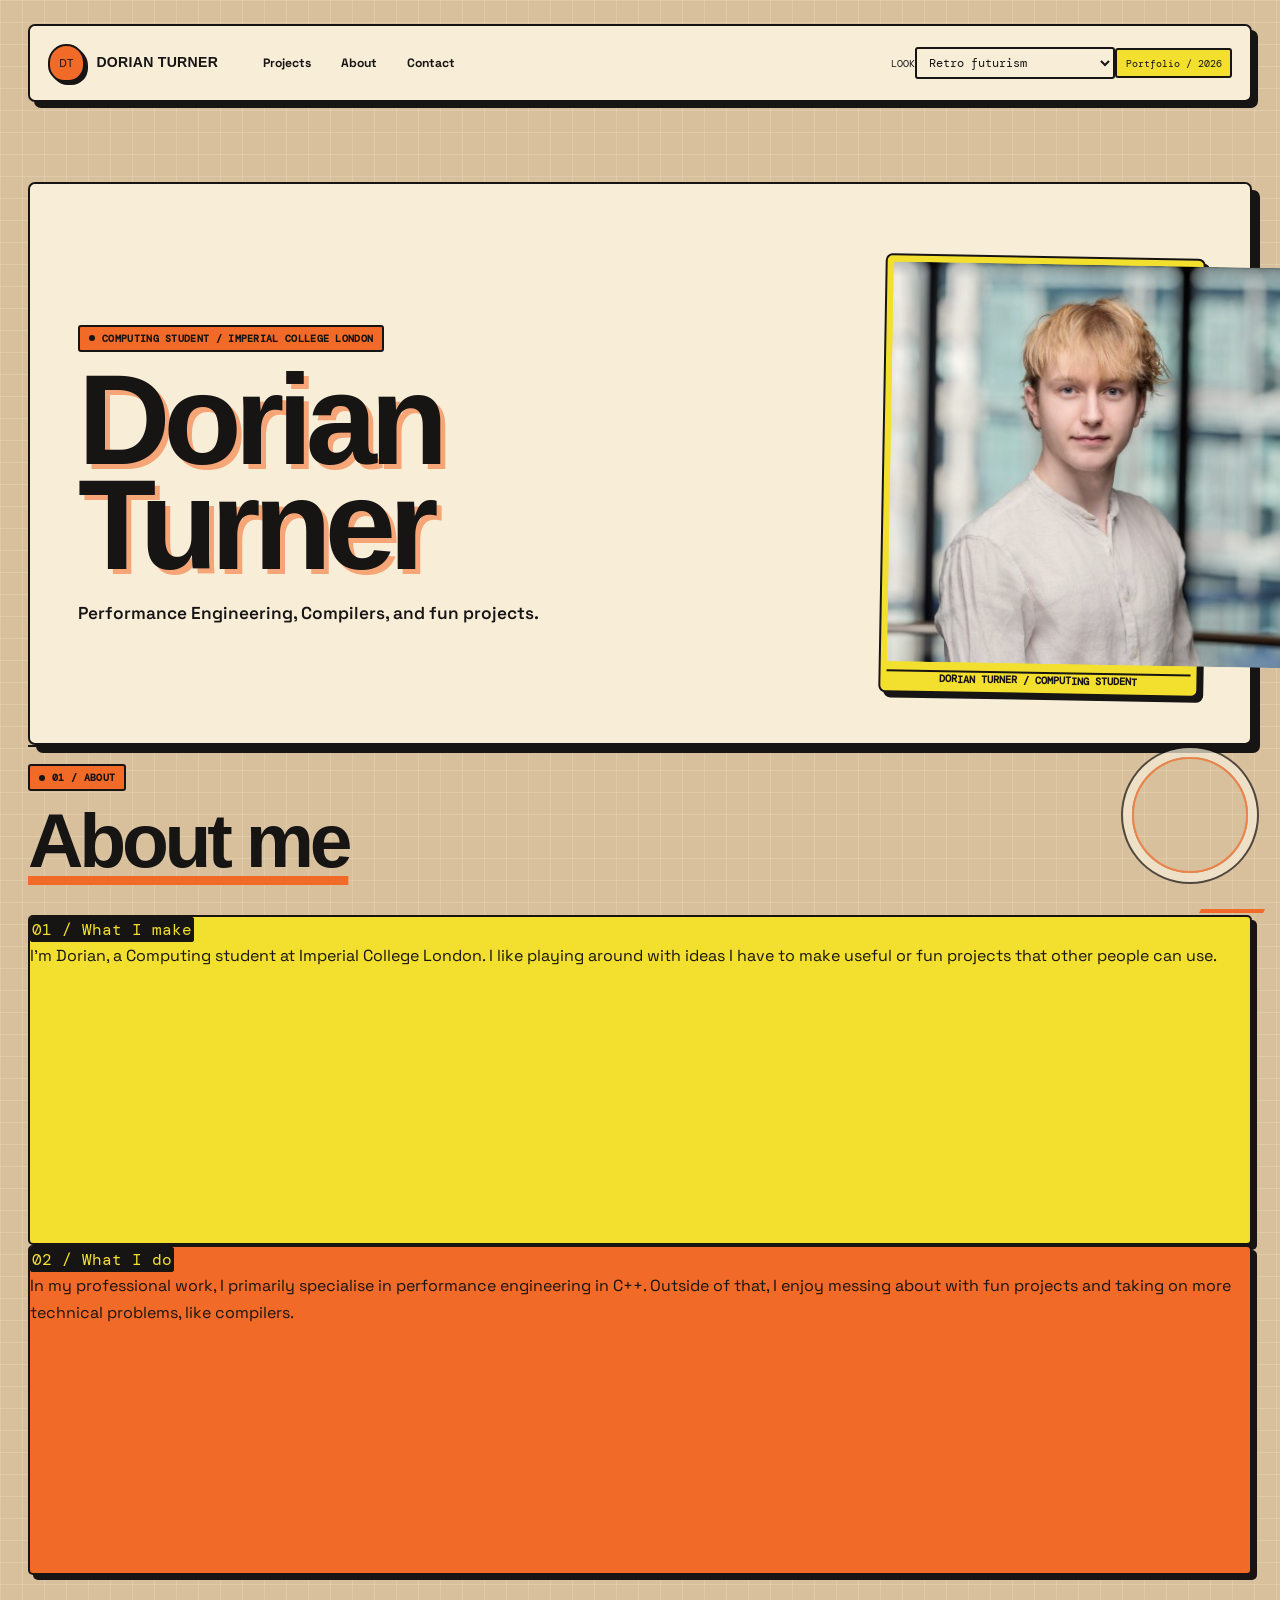
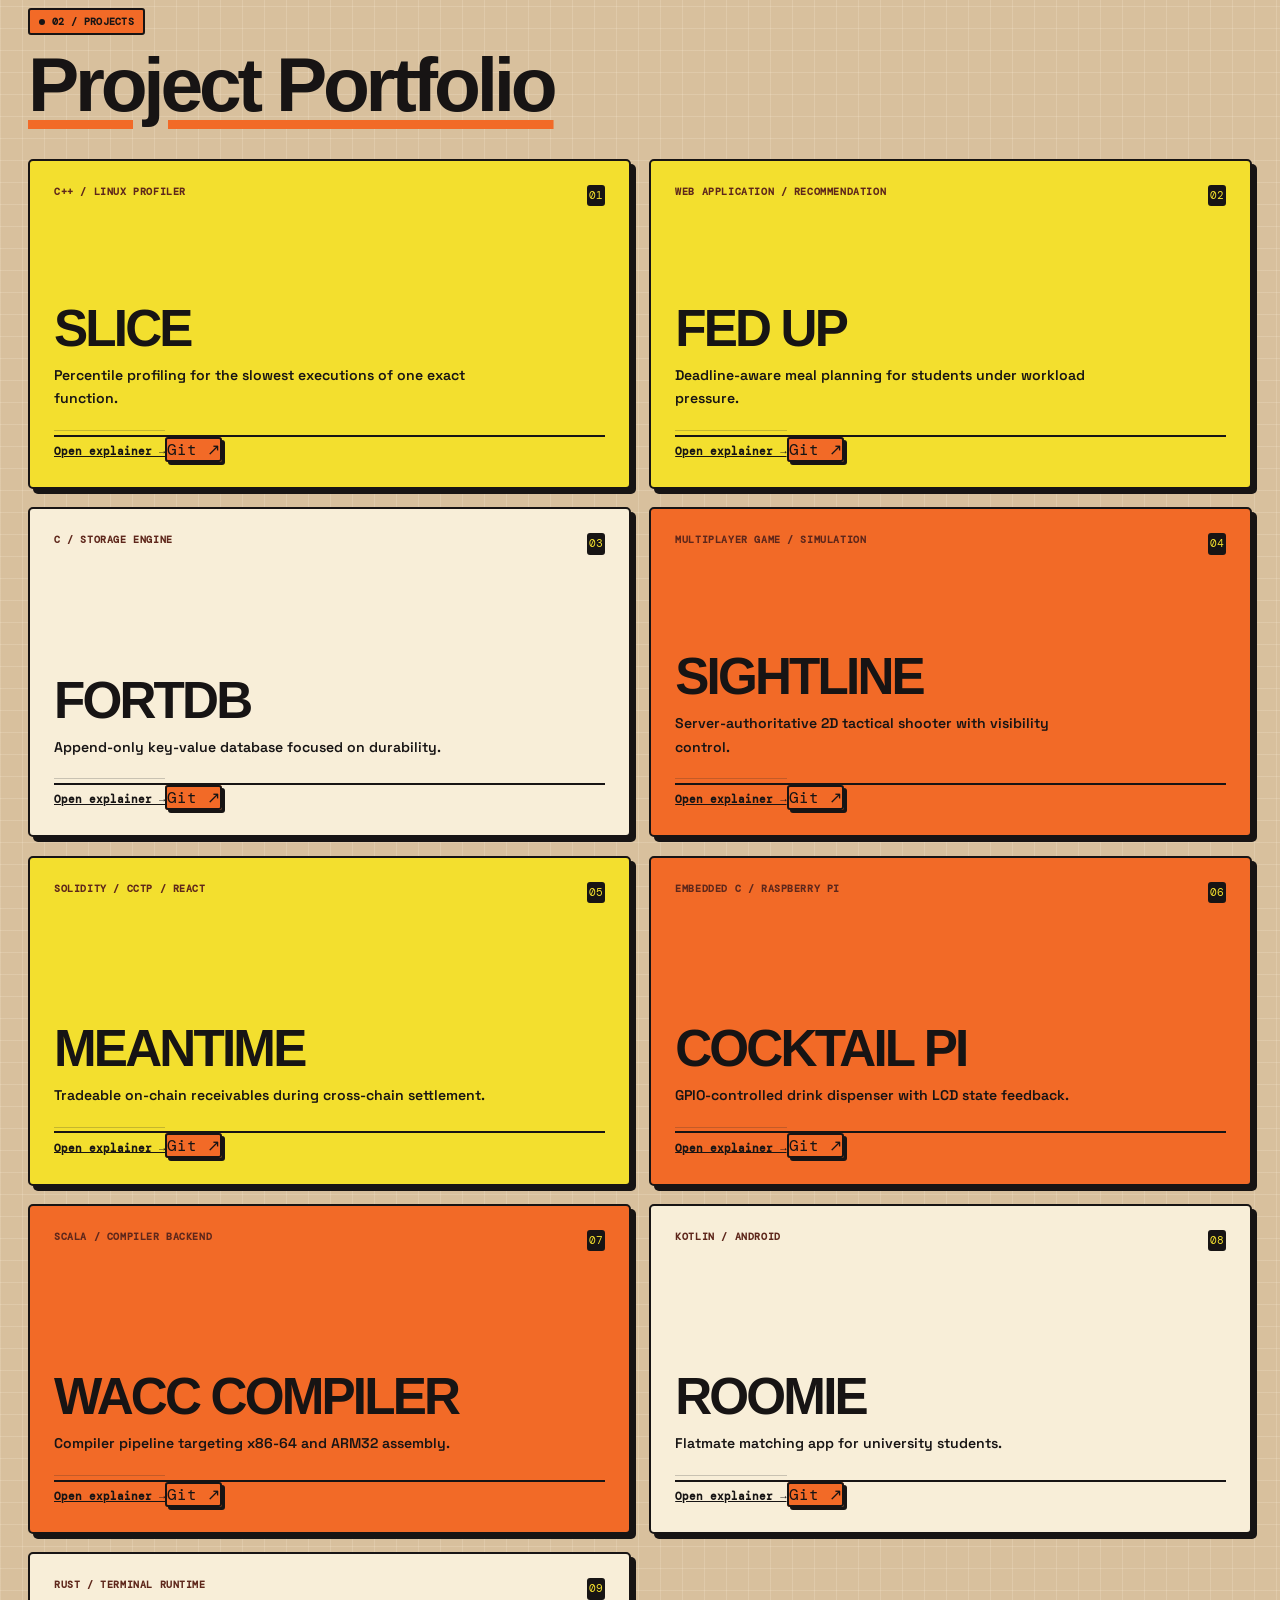
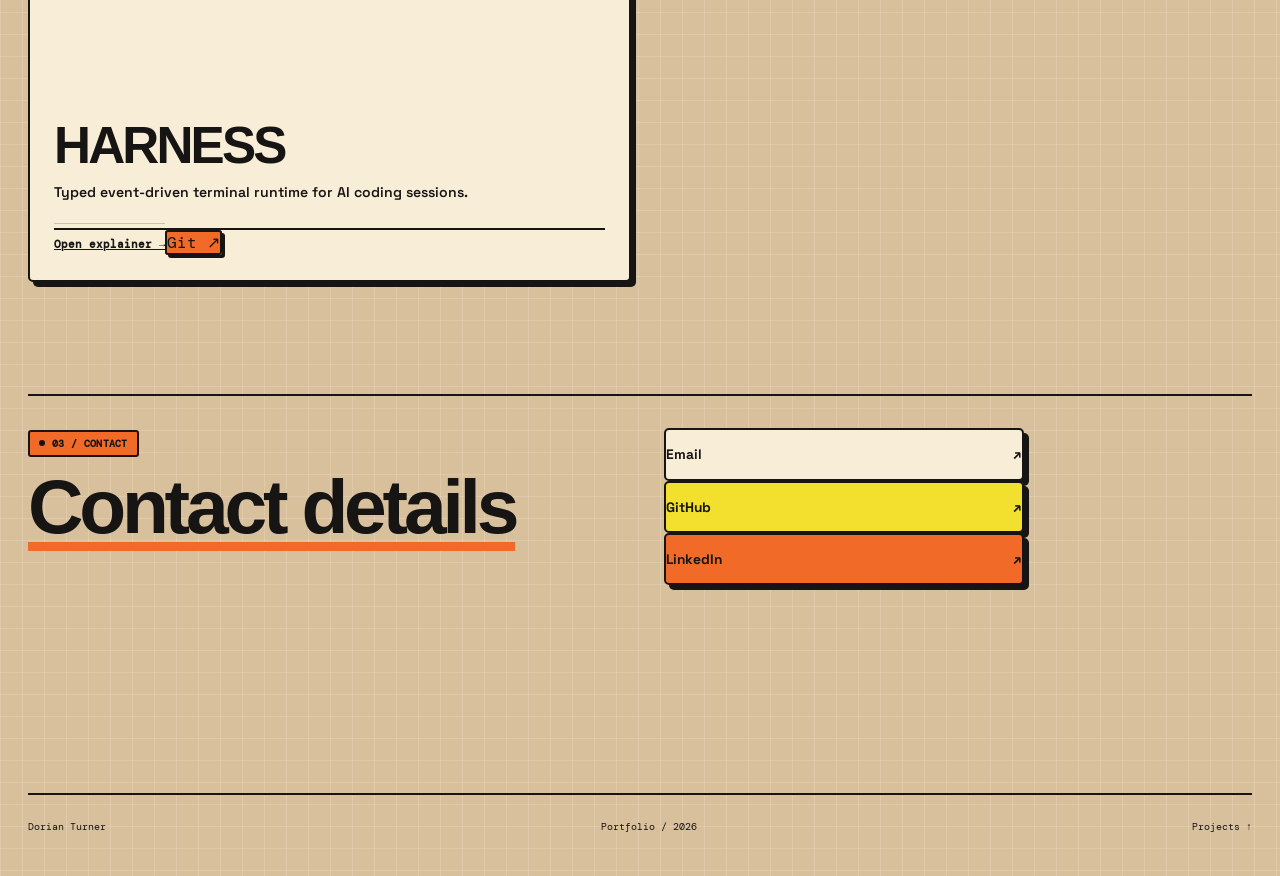
==== commit 10c0861a: "Add Slice profiler project explainer" ====
--- a/index.html
+++ b/index.html
@@ -55,14 +55,15 @@
     <section id="projects" class="projects-section" aria-labelledby="projects-title">
       <div class="section-heading projects-heading"><div><p class="section-label">02 / Projects</p><h2 id="projects-title">Project Portfolio</h2></div></div>
       <div class="project-index">
-        <article class="index-card index-card-blue"><span class="card-index">01</span><span class="card-type">Web application / recommendation</span><h3>Fed Up</h3><p>Deadline-aware meal planning for students under workload pressure.</p><span class="card-actions"><a class="card-link" href="projects/fed-up.html">Open explainer →</a><a class="card-git" href="https://github.com/KOLESNiii/Fed-Up" target="_blank" rel="noopener noreferrer">Git ↗</a></span></article>
-        <article class="index-card index-card-neutral"><span class="card-index">02</span><span class="card-type">C / storage engine</span><h3>FortDB</h3><p>Append-only key-value database focused on durability.</p><span class="card-actions"><a class="card-link" href="projects/fortdb.html">Open explainer →</a><a class="card-git" href="https://github.com/dorianturner/fortdb/tree/main" target="_blank" rel="noopener noreferrer">Git ↗</a></span></article>
-        <article class="index-card index-card-lilac"><span class="card-index">03</span><span class="card-type">Multiplayer game / simulation</span><h3>Sightline</h3><p>Server-authoritative 2D tactical shooter with visibility control.</p><span class="card-actions"><a class="card-link" href="projects/tac-shooter.html">Open explainer →</a><a class="card-git" href="https://github.com/dorianturner/2D-Tac-Shooter" target="_blank" rel="noopener noreferrer">Git ↗</a></span></article>
-        <article class="index-card index-card-blue"><span class="card-index">04</span><span class="card-type">Solidity / CCTP / React</span><h3>MeanTime</h3><p>Tradeable on-chain receivables during cross-chain settlement.</p><span class="card-actions"><a class="card-link" href="projects/mean-time.html">Open explainer →</a><a class="card-git" href="https://github.com/dorianturner/Mean-Time" target="_blank" rel="noopener noreferrer">Git ↗</a></span></article>
-        <article class="index-card index-card-orange"><span class="card-index">05</span><span class="card-type">Embedded C / Raspberry Pi</span><h3>Cocktail Pi</h3><p>GPIO-controlled drink dispenser with LCD state feedback.</p><span class="card-actions"><a class="card-link" href="projects/cocktail-pi.html">Open explainer →</a><a class="card-git" href="https://github.com/dorianturner/cocktailpi" target="_blank" rel="noopener noreferrer">Git ↗</a></span></article>
-        <article class="index-card index-card-lilac"><span class="card-index">06</span><span class="card-type">Scala / compiler backend</span><h3>WACC compiler</h3><p>Compiler pipeline targeting x86-64 and ARM32 assembly.</p><span class="card-actions"><a class="card-link" href="projects/wacc.html">Open explainer →</a><a class="card-git" href="https://gitlab.doc.ic.ac.uk/lab2526_spring/wacc_05" target="_blank" rel="noopener noreferrer">Git ↗</a></span></article>
-        <article class="index-card index-card-neutral"><span class="card-index">07</span><span class="card-type">Kotlin / Android</span><h3>Roomie</h3><p>Flatmate matching app for university students.</p><span class="card-actions"><a class="card-link" href="projects/roomie.html">Open explainer →</a><a class="card-git" href="https://github.com/dorianturner/Roomie" target="_blank" rel="noopener noreferrer">Git ↗</a></span></article>
-        <article class="index-card index-card-cream"><span class="card-index">08</span><span class="card-type">Rust / terminal runtime</span><h3>Harness</h3><p>Typed event-driven terminal runtime for AI coding sessions.</p><span class="card-actions"><a class="card-link" href="projects/harness.html">Open explainer →</a><a class="card-git" href="https://github.com/dorianturner/harness" target="_blank" rel="noopener noreferrer">Git ↗</a></span></article>
+        <article class="index-card index-card-blue"><span class="card-index">01</span><span class="card-type">C++ / Linux profiler</span><h3>Slice</h3><p>Percentile profiling for the slowest executions of one exact function.</p><span class="card-actions"><a class="card-link" href="projects/slice.html">Open explainer →</a><a class="card-git" href="https://github.com/dorianturner/slice" target="_blank" rel="noopener noreferrer">Git ↗</a></span></article>
+        <article class="index-card index-card-blue"><span class="card-index">02</span><span class="card-type">Web application / recommendation</span><h3>Fed Up</h3><p>Deadline-aware meal planning for students under workload pressure.</p><span class="card-actions"><a class="card-link" href="projects/fed-up.html">Open explainer →</a><a class="card-git" href="https://github.com/KOLESNiii/Fed-Up" target="_blank" rel="noopener noreferrer">Git ↗</a></span></article>
+        <article class="index-card index-card-neutral"><span class="card-index">03</span><span class="card-type">C / storage engine</span><h3>FortDB</h3><p>Append-only key-value database focused on durability.</p><span class="card-actions"><a class="card-link" href="projects/fortdb.html">Open explainer →</a><a class="card-git" href="https://github.com/dorianturner/fortdb/tree/main" target="_blank" rel="noopener noreferrer">Git ↗</a></span></article>
+        <article class="index-card index-card-lilac"><span class="card-index">04</span><span class="card-type">Multiplayer game / simulation</span><h3>Sightline</h3><p>Server-authoritative 2D tactical shooter with visibility control.</p><span class="card-actions"><a class="card-link" href="projects/tac-shooter.html">Open explainer →</a><a class="card-git" href="https://github.com/dorianturner/2D-Tac-Shooter" target="_blank" rel="noopener noreferrer">Git ↗</a></span></article>
+        <article class="index-card index-card-blue"><span class="card-index">05</span><span class="card-type">Solidity / CCTP / React</span><h3>MeanTime</h3><p>Tradeable on-chain receivables during cross-chain settlement.</p><span class="card-actions"><a class="card-link" href="projects/mean-time.html">Open explainer →</a><a class="card-git" href="https://github.com/dorianturner/Mean-Time" target="_blank" rel="noopener noreferrer">Git ↗</a></span></article>
+        <article class="index-card index-card-orange"><span class="card-index">06</span><span class="card-type">Embedded C / Raspberry Pi</span><h3>Cocktail Pi</h3><p>GPIO-controlled drink dispenser with LCD state feedback.</p><span class="card-actions"><a class="card-link" href="projects/cocktail-pi.html">Open explainer →</a><a class="card-git" href="https://github.com/dorianturner/cocktailpi" target="_blank" rel="noopener noreferrer">Git ↗</a></span></article>
+        <article class="index-card index-card-lilac"><span class="card-index">07</span><span class="card-type">Scala / compiler backend</span><h3>WACC compiler</h3><p>Compiler pipeline targeting x86-64 and ARM32 assembly.</p><span class="card-actions"><a class="card-link" href="projects/wacc.html">Open explainer →</a><a class="card-git" href="https://gitlab.doc.ic.ac.uk/lab2526_spring/wacc_05" target="_blank" rel="noopener noreferrer">Git ↗</a></span></article>
+        <article class="index-card index-card-neutral"><span class="card-index">08</span><span class="card-type">Kotlin / Android</span><h3>Roomie</h3><p>Flatmate matching app for university students.</p><span class="card-actions"><a class="card-link" href="projects/roomie.html">Open explainer →</a><a class="card-git" href="https://github.com/dorianturner/Roomie" target="_blank" rel="noopener noreferrer">Git ↗</a></span></article>
+        <article class="index-card index-card-cream"><span class="card-index">09</span><span class="card-type">Rust / terminal runtime</span><h3>Harness</h3><p>Typed event-driven terminal runtime for AI coding sessions.</p><span class="card-actions"><a class="card-link" href="projects/harness.html">Open explainer →</a><a class="card-git" href="https://github.com/dorianturner/harness" target="_blank" rel="noopener noreferrer">Git ↗</a></span></article>
       </div>
     </section>
 
--- a/styles/widgets.css
+++ b/styles/widgets.css
@@ -144,3 +144,35 @@
 }
 
 #architecture-visual .screenshot-grid { grid-template-columns: 1fr; }
+
+.slice-widget { display: grid; gap: 1rem; }
+.slice-widget .phase-toolbar { align-items: start; }
+.slice-widget .phase-toolbar > div { flex: 1; min-width: 0; }
+.slice-widget .phase-tabs { grid-template-columns: repeat(3, 1fr); }
+.slice-widget .phase-tab { min-height: 96px; }
+.slice-widget .phase-detail { margin-top: 0; }
+.slice-widget .phase-route code { display: block; margin-top: .45rem; overflow-wrap: anywhere; font: .68rem/1.45 var(--mono); }
+.slice-controls { display: grid; grid-template-columns: repeat(3, 1fr); gap: .75rem; padding: 1rem; border: 1px solid var(--line); background: var(--paper); }
+.slice-controls .control { min-width: 0; }
+.slice-results { display: grid; grid-template-columns: minmax(0, 2fr) minmax(240px, 1fr); gap: 1rem; }
+.slice-histogram-panel { padding: 1rem; border: 1px solid var(--line); background: #fffef9; }
+.slice-panel-heading, .slice-axis { display: flex; justify-content: space-between; gap: 1rem; color: var(--muted); font: .65rem var(--mono); }
+.slice-panel-heading strong { color: var(--ink); }
+.slice-histogram { display: flex; align-items: end; gap: .3rem; height: 150px; margin-top: 1rem; padding: .6rem .5rem 0; border: 1px dotted var(--line); background: var(--paper); }
+.slice-bar { display: block; flex: 1; min-width: 4px; height: var(--bar-height); background: var(--blue-ink); opacity: .58; }
+.slice-bar.is-selected { background: var(--orange-ink); opacity: 1; }
+.slice-axis { margin-top: .45rem; }
+.slice-metrics { display: grid; grid-template-columns: 1fr; gap: .75rem; }
+.slice-metrics .widget-card { min-height: 0; }
+.slice-metrics .widget-card strong { font-family: var(--sans); font-size: 1.5rem; }
+.slice-screenshots { margin-top: .5rem; }
+.slice-screenshots .screenshot-frame { min-height: 0; align-items: start; padding: .5rem; }
+.slice-screenshots .screenshot-card figcaption strong { font-size: 1rem; }
+@media (max-width: 800px) {
+  .slice-widget .phase-tabs { grid-template-columns: 1fr; }
+  .slice-controls, .slice-results { grid-template-columns: 1fr; }
+  .slice-metrics { grid-template-columns: repeat(3, 1fr); }
+}
+@media (max-width: 520px) {
+  .slice-metrics { grid-template-columns: 1fr; }
+}
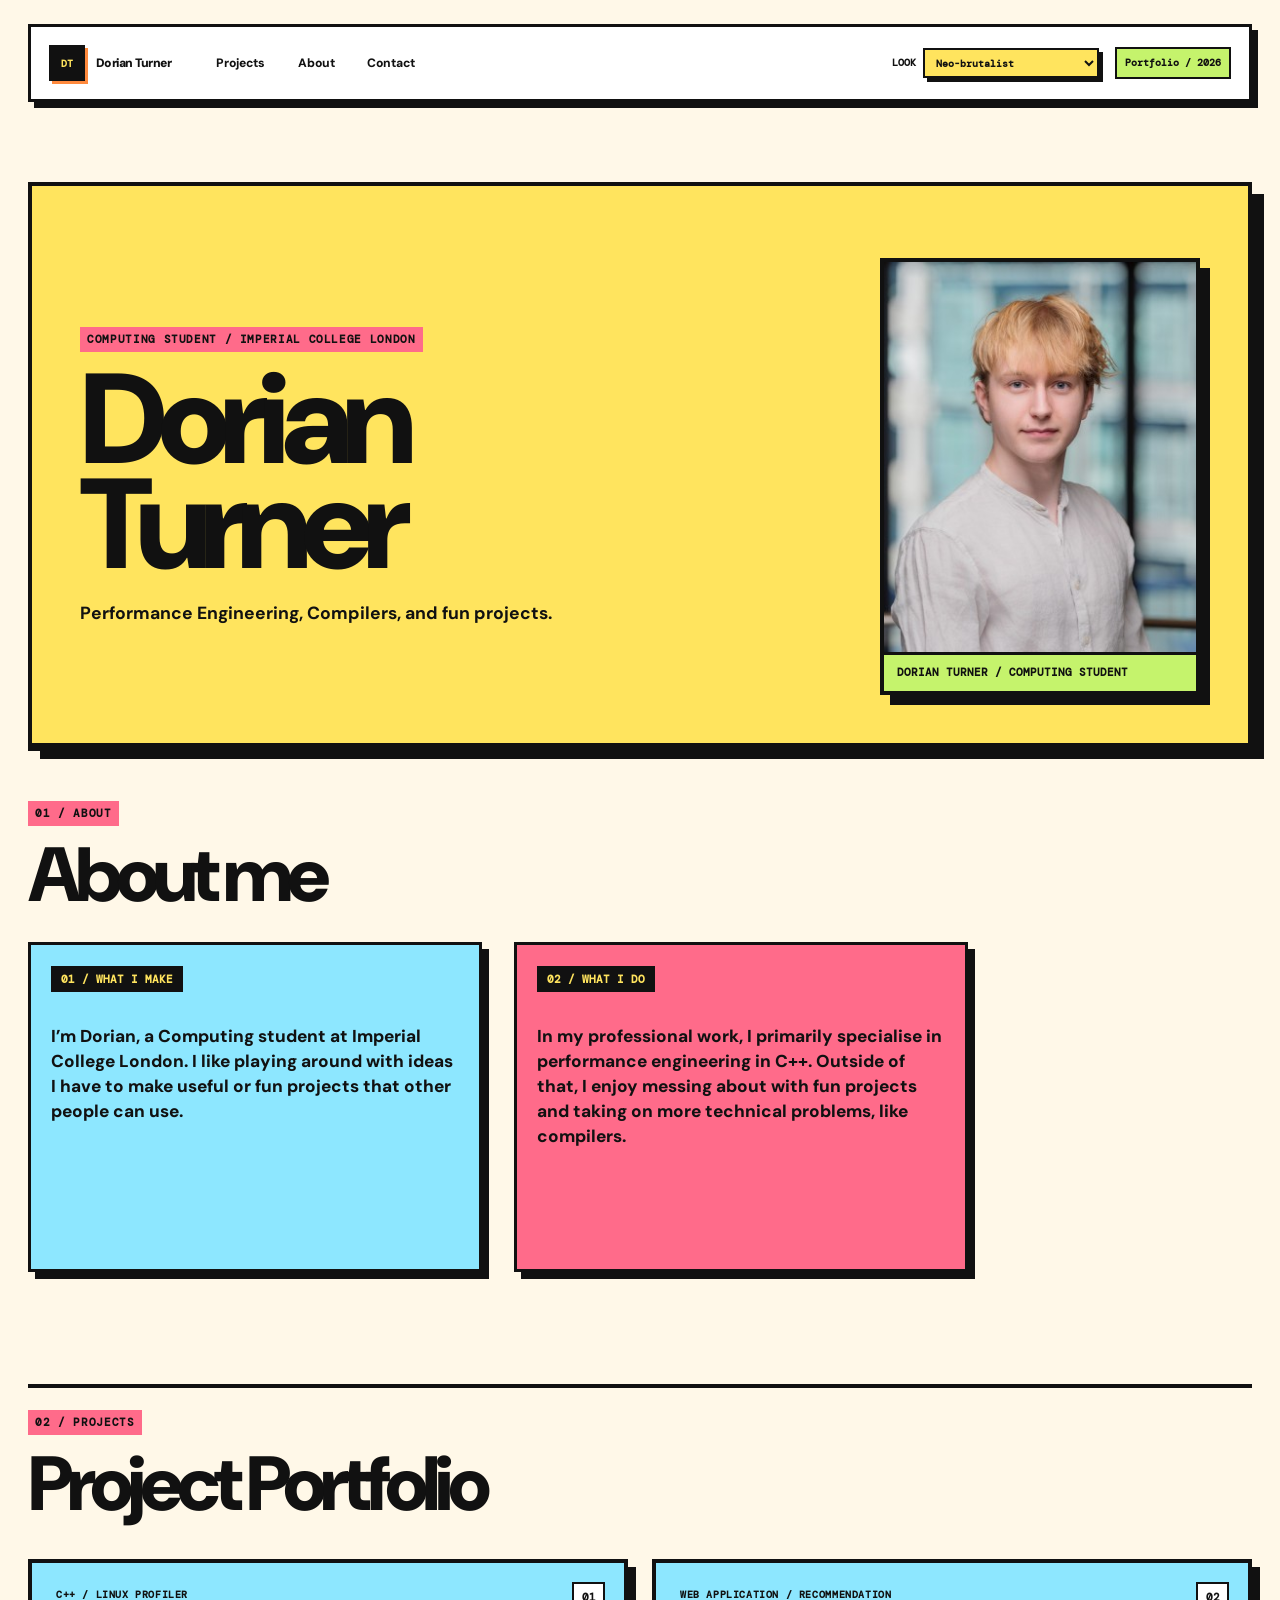
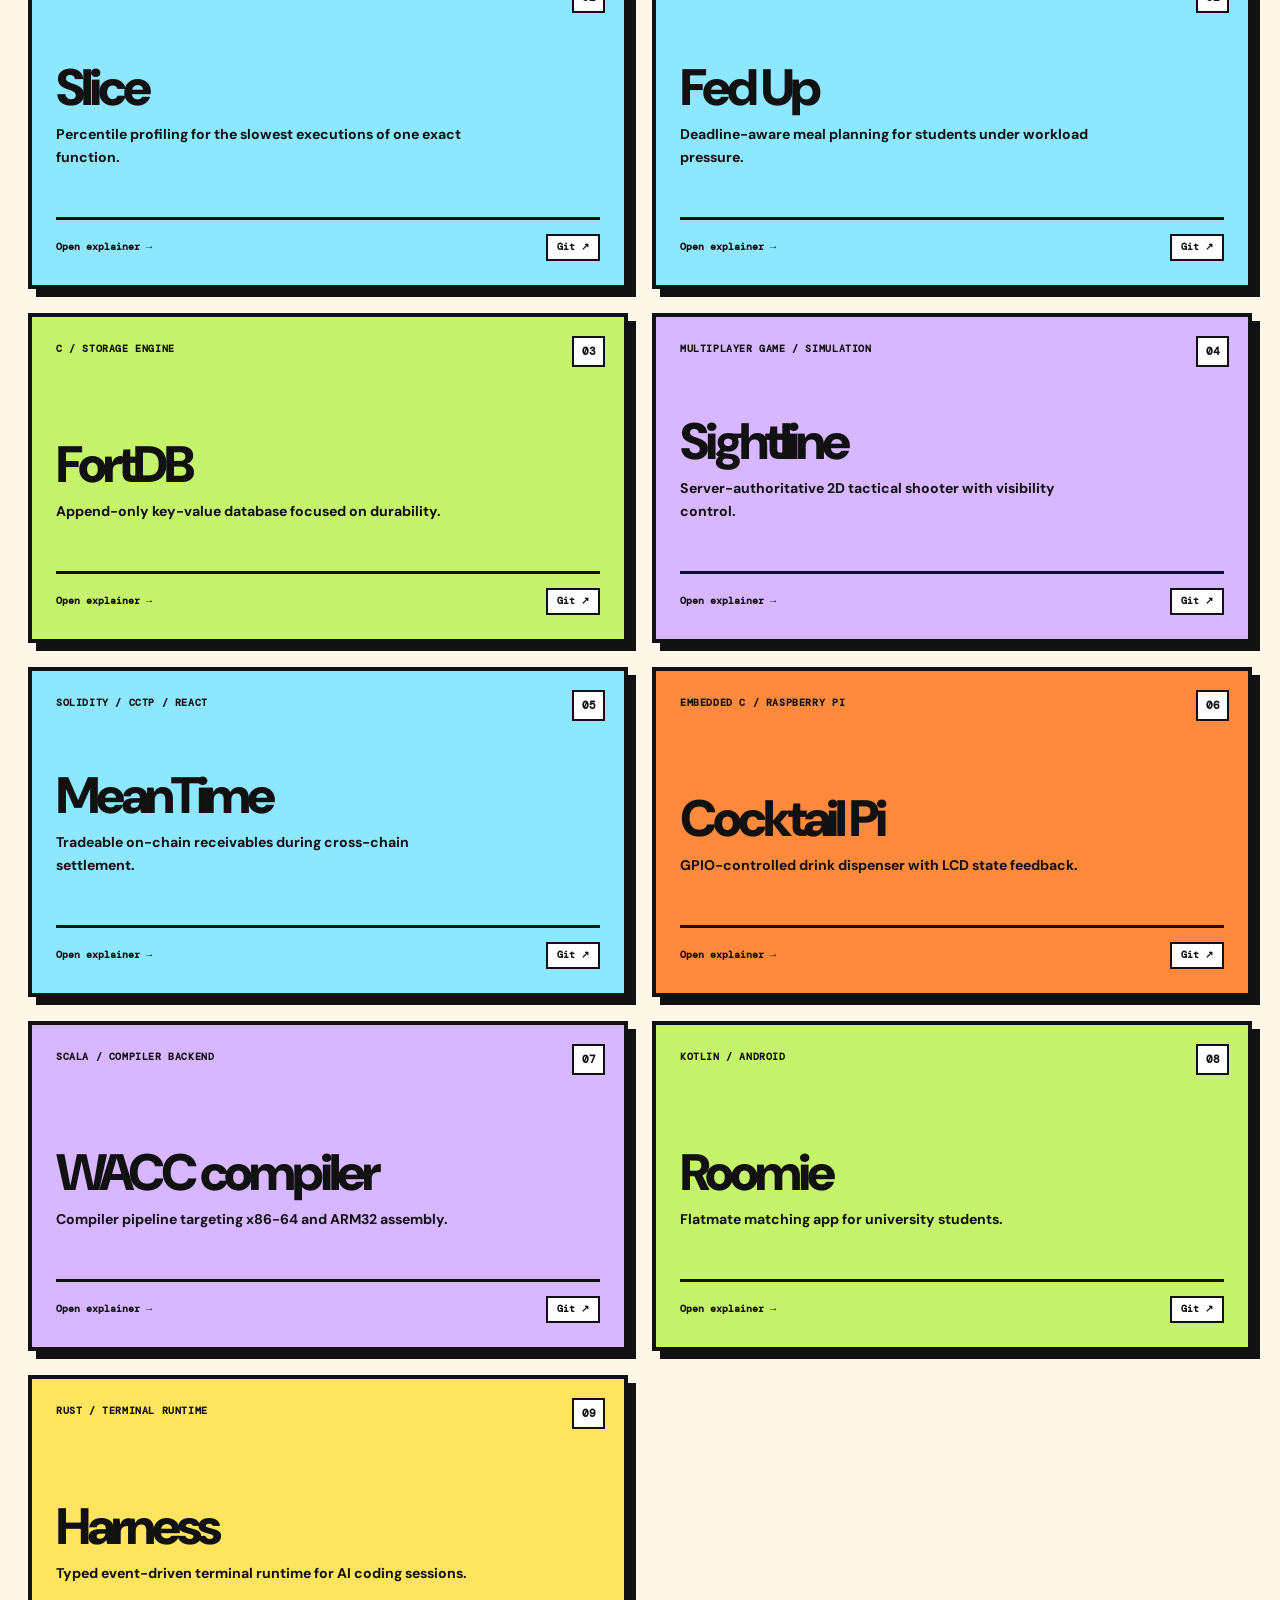
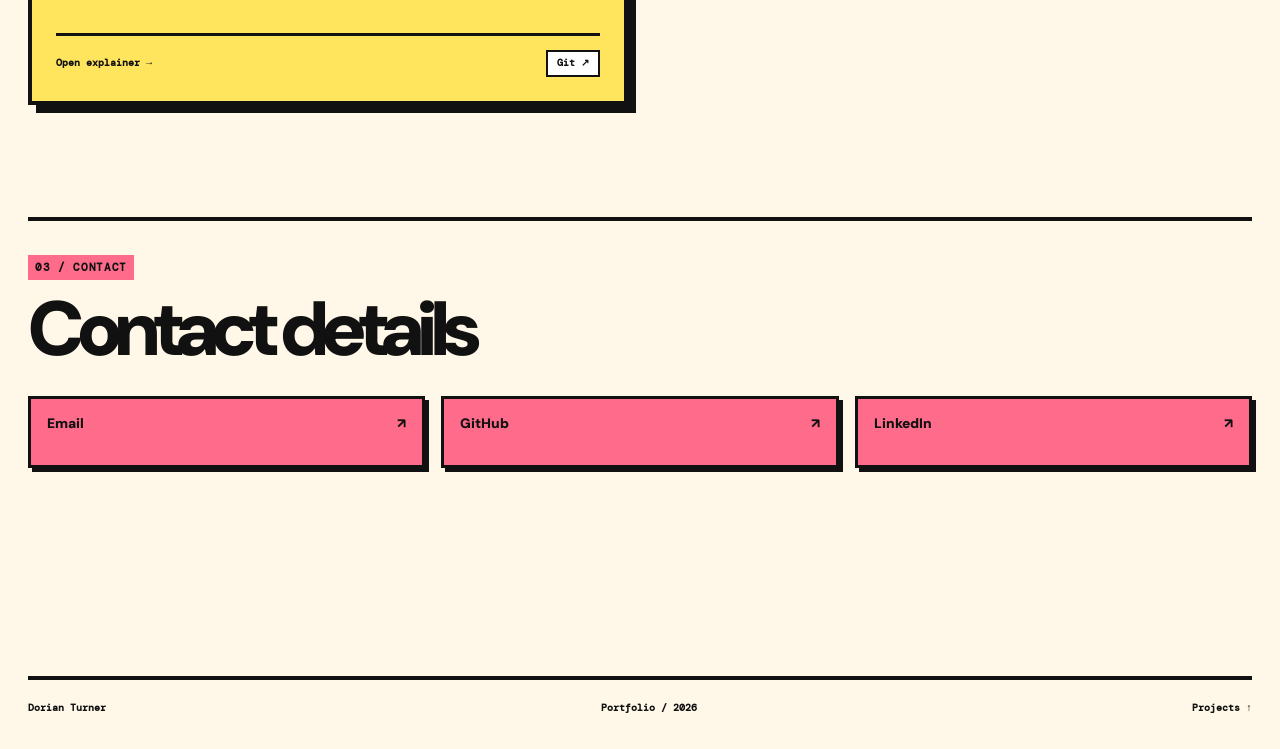
==== commit b24af4bc: "Fix non-Neo widget sizing and default theme" ====
--- a/index.html
+++ b/index.html
@@ -17,8 +17,8 @@
   <link rel="stylesheet" href="styles/mono.css">
   <link rel="stylesheet" href="styles/web1.css">
   <link rel="stylesheet" href="styles/retro.css">
+  <link rel="stylesheet" href="styles/eyesore.css">
   <link rel="stylesheet" href="styles/theme-layout.css">
-  <link rel="stylesheet" href="styles/eyesore.css">
   <script src="js/site.js" defer></script>
 </head>
 <body>
--- a/styles/theme-layout.css
+++ b/styles/theme-layout.css
@@ -39,6 +39,7 @@
   padding: 4.5rem 3rem 3rem;
 }
 html[data-theme] .hero-portrait { width: min(100%, 320px); margin: 0 0 0 auto; }
+html[data-theme] .hero-portrait img { display: block; width: 100%; aspect-ratio: 4 / 5; object-fit: cover; }
 html[data-theme] h1 { font-size: clamp(4rem, 10vw, 9rem); line-height: .82; }
 html[data-theme] h2 { font-size: clamp(2.5rem, 6vw, 5.5rem); line-height: .88; }
 html[data-theme] h3 { font-size: clamp(2.2rem, 4vw, 4rem); line-height: .95; }
@@ -85,3 +86,74 @@
   html[data-theme] .contact-links { grid-template-columns: 1fr; }
   html[data-theme] .project-section-heading { grid-template-columns: 1fr; gap: 2rem; }
 }
+
+/* Non-Neo widget contract: surfaces can change, but their contents stay bounded. */
+html[data-theme]:not([data-theme="neo"]) .project-main h3 {
+  font-size: clamp(1.45rem, 2.6vw, 2.5rem);
+  line-height: 1.05;
+}
+
+html[data-theme]:not([data-theme="neo"]) .project-main .explain-card h3,
+html[data-theme]:not([data-theme="neo"]) .project-main .diagram-heading h3,
+html[data-theme]:not([data-theme="neo"]) .project-main .fortdb-flow-card .diagram-heading h3 {
+  font-size: clamp(1.35rem, 2.4vw, 2.35rem);
+  line-height: 1.05;
+}
+
+html[data-theme]:not([data-theme="neo"]) .project-main .widget-shell,
+html[data-theme]:not([data-theme="neo"]) .project-main .fortdb-diagram {
+  padding: 1.25rem;
+}
+
+html[data-theme="mono"] .project-main .widget-shell { padding-top: 2.75rem; }
+
+html[data-theme]:not([data-theme="neo"]) .project-main .fortdb-flow-node,
+html[data-theme]:not([data-theme="neo"]) .project-main .architecture-node {
+  min-height: 100px;
+  padding: .85rem;
+}
+
+html[data-theme]:not([data-theme="neo"]) .project-main .fortdb-flow-node strong,
+html[data-theme]:not([data-theme="neo"]) .project-main .architecture-node strong,
+html[data-theme]:not([data-theme="neo"]) .project-main .context-band strong {
+  font-size: 1rem;
+}
+
+html[data-theme]:not([data-theme="neo"]) .project-main .phase-tab {
+  min-height: 76px;
+  padding: .65rem;
+}
+
+html[data-theme]:not([data-theme="neo"]) .project-main .phase-tab strong,
+html[data-theme]:not([data-theme="neo"]) .project-main .phase-route strong {
+  font-size: .88rem;
+}
+
+html[data-theme]:not([data-theme="neo"]) .project-main .slice-controls,
+html[data-theme]:not([data-theme="neo"]) .project-main .slice-histogram-panel {
+  padding: .9rem;
+}
+
+html[data-theme]:not([data-theme="neo"]) .project-main .slice-histogram { height: 126px; }
+html[data-theme]:not([data-theme="neo"]) .project-main .slice-metrics .widget-card strong { font-size: 1.25rem; }
+html[data-theme]:not([data-theme="neo"]) .project-main .slice-widget .phase-tab { min-height: 82px; }
+
+html[data-theme]:not([data-theme="neo"]) .project-main .screenshot-frame {
+  min-height: 180px;
+}
+
+@media (max-width: 760px) {
+  html[data-theme]:not([data-theme="neo"]) .project-main .widget-shell,
+  html[data-theme]:not([data-theme="neo"]) .project-main .fortdb-diagram {
+    padding: .9rem;
+  }
+
+  html[data-theme]:not([data-theme="neo"]) .project-main h3,
+  html[data-theme]:not([data-theme="neo"]) .project-main .explain-card h3,
+  html[data-theme]:not([data-theme="neo"]) .project-main .diagram-heading h3,
+  html[data-theme]:not([data-theme="neo"]) .project-main .fortdb-flow-card .diagram-heading h3 {
+    font-size: clamp(1.3rem, 7vw, 2rem);
+  }
+
+  html[data-theme="mono"] .project-main .widget-shell { padding-top: 2.4rem; }
+}
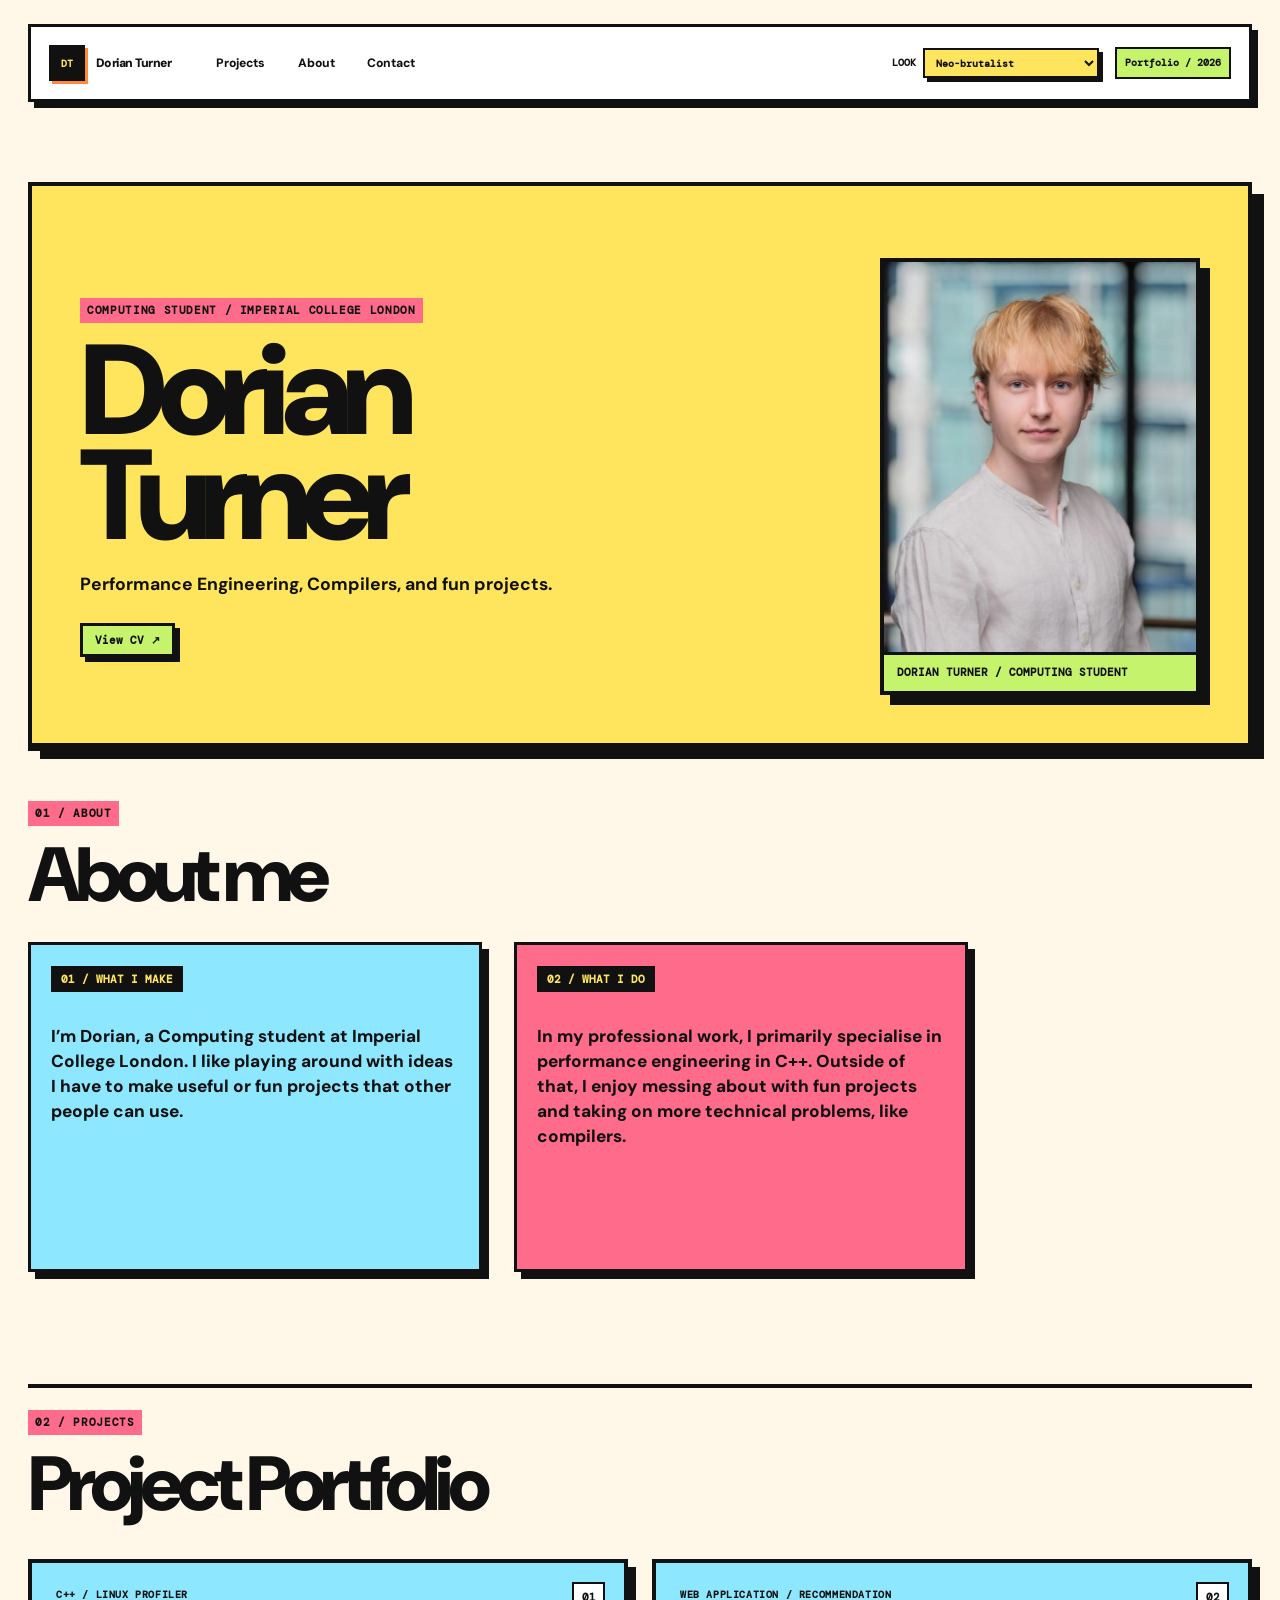
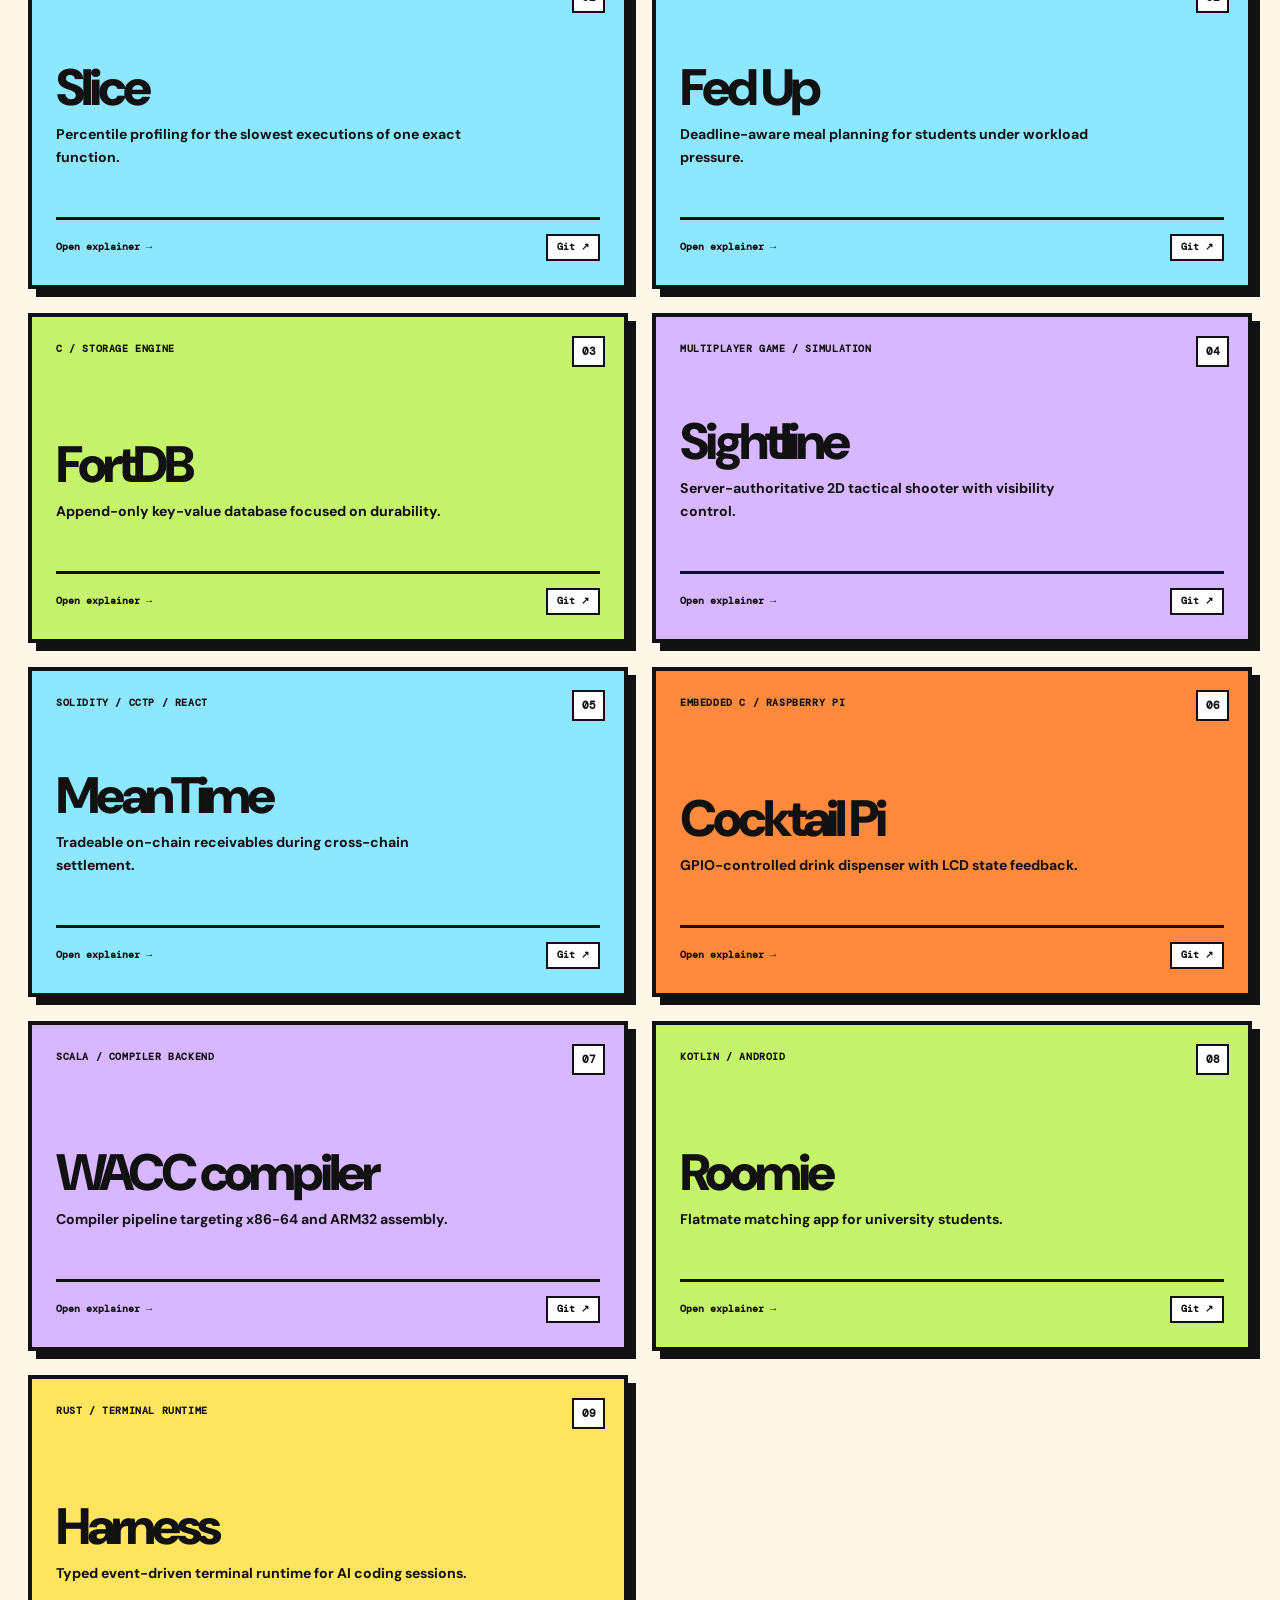
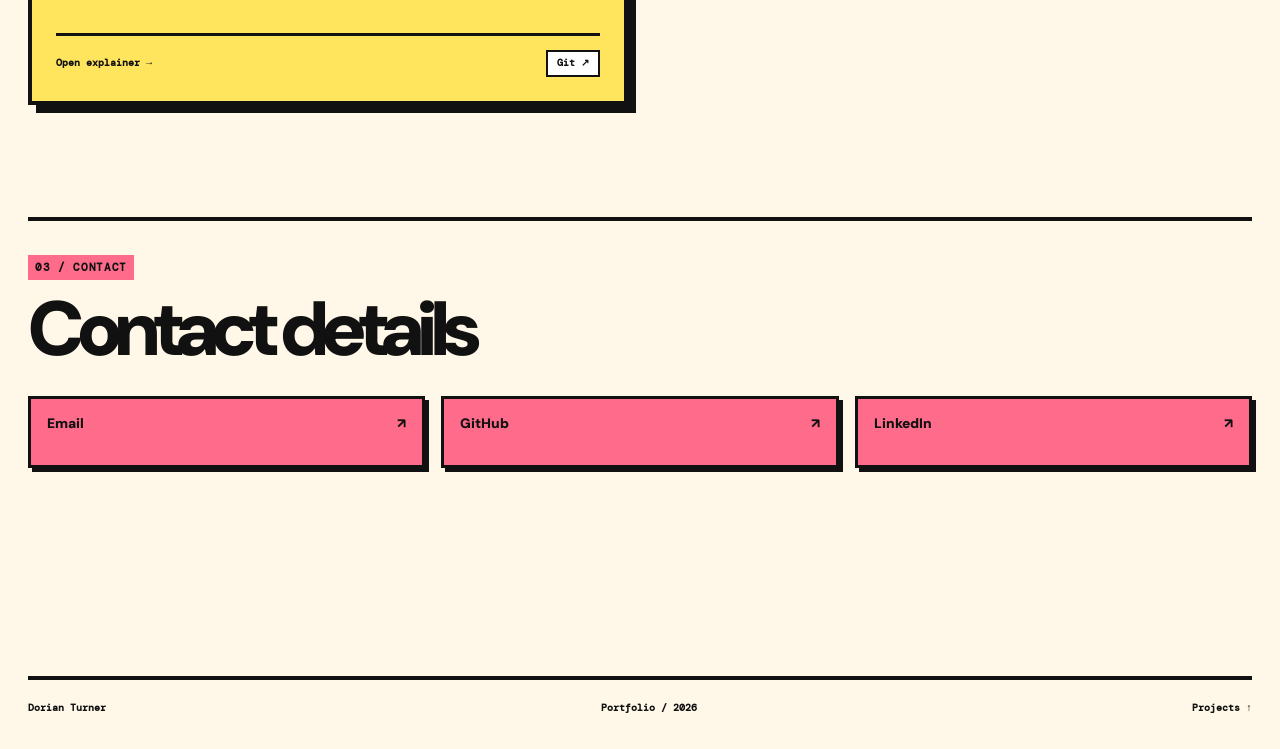
==== commit 64f3e95e: "Add themed CV and live Slice demo" ====
--- a/index.html
+++ b/index.html
@@ -19,6 +19,7 @@
   <link rel="stylesheet" href="styles/retro.css">
   <link rel="stylesheet" href="styles/eyesore.css">
   <link rel="stylesheet" href="styles/theme-layout.css">
+  <link rel="stylesheet" href="styles/cv.css">
   <script src="js/site.js" defer></script>
 </head>
 <body>
@@ -37,6 +38,7 @@
         <p class="section-label">Computing student / Imperial College London</p>
         <h1 id="page-title">Dorian Turner</h1>
         <p class="hero-summary">Performance Engineering, Compilers, and fun projects.</p>
+        <div class="hero-actions"><a class="cv-chip" href="cv.html">View CV <span aria-hidden="true">↗</span></a></div>
       </div>
       <figure class="hero-portrait">
         <img src="assets/profile/dorian-headshot.png" alt="Portrait of Dorian Turner">
--- a/styles/widgets.css
+++ b/styles/widgets.css
@@ -145,34 +145,11 @@
 
 #architecture-visual .screenshot-grid { grid-template-columns: 1fr; }
 
-.slice-widget { display: grid; gap: 1rem; }
-.slice-widget .phase-toolbar { align-items: start; }
-.slice-widget .phase-toolbar > div { flex: 1; min-width: 0; }
-.slice-widget .phase-tabs { grid-template-columns: repeat(3, 1fr); }
-.slice-widget .phase-tab { min-height: 96px; }
-.slice-widget .phase-detail { margin-top: 0; }
-.slice-widget .phase-route code { display: block; margin-top: .45rem; overflow-wrap: anywhere; font: .68rem/1.45 var(--mono); }
-.slice-controls { display: grid; grid-template-columns: repeat(3, 1fr); gap: .75rem; padding: 1rem; border: 1px solid var(--line); background: var(--paper); }
-.slice-controls .control { min-width: 0; }
-.slice-results { display: grid; grid-template-columns: minmax(0, 2fr) minmax(240px, 1fr); gap: 1rem; }
-.slice-histogram-panel { padding: 1rem; border: 1px solid var(--line); background: #fffef9; }
-.slice-panel-heading, .slice-axis { display: flex; justify-content: space-between; gap: 1rem; color: var(--muted); font: .65rem var(--mono); }
-.slice-panel-heading strong { color: var(--ink); }
-.slice-histogram { display: flex; align-items: end; gap: .3rem; height: 150px; margin-top: 1rem; padding: .6rem .5rem 0; border: 1px dotted var(--line); background: var(--paper); }
-.slice-bar { display: block; flex: 1; min-width: 4px; height: var(--bar-height); background: var(--blue-ink); opacity: .58; }
-.slice-bar.is-selected { background: var(--orange-ink); opacity: 1; }
-.slice-axis { margin-top: .45rem; }
-.slice-metrics { display: grid; grid-template-columns: 1fr; gap: .75rem; }
-.slice-metrics .widget-card { min-height: 0; }
-.slice-metrics .widget-card strong { font-family: var(--sans); font-size: 1.5rem; }
-.slice-screenshots { margin-top: .5rem; }
-.slice-screenshots .screenshot-frame { min-height: 0; align-items: start; padding: .5rem; }
-.slice-screenshots .screenshot-card figcaption strong { font-size: 1rem; }
-@media (max-width: 800px) {
-  .slice-widget .phase-tabs { grid-template-columns: 1fr; }
-  .slice-controls, .slice-results { grid-template-columns: 1fr; }
-  .slice-metrics { grid-template-columns: repeat(3, 1fr); }
+.slice-demo-widget { display: grid; gap: .8rem; }
+.slice-demo-frame { display: block; width: 100%; height: 1100px; border: 1px solid var(--line); background: #101218; }
+.slice-demo-note { margin: 0; color: var(--muted); font: .7rem/1.5 var(--mono); }
+.slice-demo-note a { color: var(--blue-ink); }
+
+@media (max-width: 700px) {
+  .slice-demo-frame { height: 1500px; }
 }
-@media (max-width: 520px) {
-  .slice-metrics { grid-template-columns: 1fr; }
-}
--- a/styles/theme-layout.css
+++ b/styles/theme-layout.css
@@ -129,15 +129,6 @@
   font-size: .88rem;
 }
 
-html[data-theme]:not([data-theme="neo"]) .project-main .slice-controls,
-html[data-theme]:not([data-theme="neo"]) .project-main .slice-histogram-panel {
-  padding: .9rem;
-}
-
-html[data-theme]:not([data-theme="neo"]) .project-main .slice-histogram { height: 126px; }
-html[data-theme]:not([data-theme="neo"]) .project-main .slice-metrics .widget-card strong { font-size: 1.25rem; }
-html[data-theme]:not([data-theme="neo"]) .project-main .slice-widget .phase-tab { min-height: 82px; }
-
 html[data-theme]:not([data-theme="neo"]) .project-main .screenshot-frame {
   min-height: 180px;
 }
--- a/styles/cv.css
+++ b/styles/cv.css
@@ -0,0 +1,75 @@
+/* CV component: structure and theme-aware presentation for the home chip and CV page. */
+.hero-actions { display: flex; flex-wrap: wrap; gap: .75rem; margin-top: 1.5rem; }
+.cv-chip { display: inline-flex; align-items: center; gap: .45rem; padding: .55rem .75rem; border: 2px solid var(--ink); background: var(--acid); color: var(--ink); font: 700 .68rem/1 var(--mono); box-shadow: 4px 4px 0 var(--ink); }
+.cv-chip:hover { background: var(--pink); color: var(--ink); transform: translate(-2px, -2px); box-shadow: 6px 6px 0 var(--ink); }
+
+.cv-page { padding-top: 2.5rem; }
+.cv-hero { display: flex; align-items: end; justify-content: space-between; gap: 3rem; padding: 3rem; border: 2px solid var(--line); background: var(--blue); background: color-mix(in srgb, var(--blue) 28%, var(--paper)); }
+.cv-hero h1 { margin-bottom: .75rem; font: 900 clamp(3.2rem, 8vw, 7rem)/.86 var(--sans); letter-spacing: -.08em; }
+.cv-lede { max-width: 38rem; margin: 0; color: var(--muted); font-size: 1.05rem; }
+.cv-actions { display: flex; flex-wrap: wrap; justify-content: flex-end; gap: .75rem; }
+.cv-sheet { margin-top: 2rem; padding: clamp(1.25rem, 3vw, 3rem); border: 2px solid var(--line); background: var(--paper); }
+.cv-contact { display: grid; grid-template-columns: 1fr 1.2fr; gap: 2rem; padding-bottom: 1.5rem; border-bottom: 2px solid var(--line); }
+.cv-contact h2, .cv-section h2 { margin-bottom: 0; font: 800 clamp(1.6rem, 3vw, 2.5rem)/1 var(--sans); letter-spacing: -.06em; }
+.cv-contact-links { display: grid; align-content: end; justify-items: end; gap: .25rem; color: var(--muted); font: .72rem/1.4 var(--mono); text-align: right; }
+.cv-contact-links a:hover { color: var(--blue-ink); text-decoration: underline; }
+.cv-section { padding: 1.75rem 0; border-bottom: 1px solid var(--line); }
+.cv-section:last-child { padding-bottom: 0; border-bottom: 0; }
+.cv-entry { padding: 1.25rem 0; border-top: 1px dashed var(--line); }
+.cv-section > .cv-entry:first-of-type { margin-top: 1.25rem; }
+.cv-entry-heading { display: flex; justify-content: space-between; gap: 2rem; }
+.cv-entry h3 { margin: 0; font: 800 1.15rem/1.2 var(--sans); letter-spacing: -.04em; }
+.cv-entry h3 span { color: var(--muted); font-size: .85em; font-weight: 500; }
+.cv-entry-heading p { margin: .25rem 0 0; color: var(--muted); font-size: .82rem; }
+.cv-entry time { flex: 0 0 11rem; color: var(--muted); font: .68rem/1.45 var(--mono); text-align: right; }
+.cv-entry time a { color: var(--blue-ink); }
+.cv-entry time a:hover { text-decoration: underline; }
+.cv-entry ul { display: grid; gap: .45rem; margin: .85rem 0 0; padding-left: 1.15rem; }
+.cv-entry li { padding-left: .25rem; font-size: .84rem; line-height: 1.5; }
+.cv-entry li::marker { color: var(--blue-ink); }
+.cv-technologies p { margin: .75rem 0 0; font-size: .86rem; }
+
+html[data-theme="neo"] .cv-hero,
+html[data-theme="neo"] .cv-sheet { border: 4px solid var(--ink); background: #ffffff; box-shadow: 8px 8px 0 var(--ink); }
+html[data-theme="neo"] .cv-hero { background: var(--blue); }
+html[data-theme="neo"] .cv-sheet { background: #ffffff; }
+html[data-theme="neo"] .cv-chip { border: 3px solid var(--ink); box-shadow: 5px 5px 0 var(--ink); }
+html[data-theme="neo"] .cv-chip:hover { box-shadow: 8px 8px 0 var(--ink); }
+html[data-theme="neo"] .cv-entry h3,
+html[data-theme="neo"] .cv-contact h2,
+html[data-theme="neo"] .cv-section h2 { font-family: var(--sans); font-weight: 900; }
+
+html[data-theme="fungus"] .cv-hero,
+html[data-theme="fungus"] .cv-sheet { border: 1px solid rgba(181, 226, 178, .36); border-radius: 24px 14px 28px 18px; background: rgba(9, 31, 21, .48); box-shadow: 0 22px 60px rgba(0, 0, 0, .2), inset 0 1px rgba(255, 255, 255, .12); backdrop-filter: blur(18px); }
+html[data-theme="fungus"] .cv-chip { border-color: rgba(190, 231, 178, .5); border-radius: 999px; background: rgba(130, 190, 111, .22); color: #e8f7df; box-shadow: 0 8px 24px rgba(0, 0, 0, .18); }
+html[data-theme="fungus"] .cv-chip:hover { background: rgba(185, 225, 161, .35); transform: translateY(-2px); box-shadow: 0 12px 28px rgba(0, 0, 0, .25); }
+
+html[data-theme="mono"] .cv-hero,
+html[data-theme="mono"] .cv-sheet { border: 2px outset #fff; border-radius: 0; background: #c0c0c0; box-shadow: 4px 4px #000; }
+html[data-theme="mono"] .cv-chip { border: 2px outset #fff; border-radius: 0; background: #c0c0c0; box-shadow: 3px 3px #000; }
+html[data-theme="mono"] .cv-chip:hover { border-style: inset; transform: translate(2px, 2px); box-shadow: 1px 1px #000; }
+html[data-theme="mono"] .cv-entry h3,
+html[data-theme="mono"] .cv-contact h2,
+html[data-theme="mono"] .cv-section h2 { font-family: var(--gui); }
+
+html[data-theme="web1"] .cv-hero,
+html[data-theme="web1"] .cv-sheet { border: 2px ridge #fff; border-radius: 0; background: #fff; box-shadow: 5px 5px #666; }
+html[data-theme="web1"] .cv-chip { border: 2px outset #fff; border-radius: 0; background: #ffff00; color: #000080; box-shadow: none; font-family: "Times New Roman", serif; }
+html[data-theme="web1"] .cv-chip:hover { background: #00ffff; color: #000080; transform: none; }
+
+html[data-theme="retro"] .cv-hero,
+html[data-theme="retro"] .cv-sheet { border: 2px solid var(--ink); background: #f8eed8; box-shadow: 7px 7px 0 var(--ink); }
+html[data-theme="retro"] .cv-chip { background: var(--orange); box-shadow: 4px 4px 0 var(--ink); }
+
+html[data-theme="eyesore"] .cv-hero,
+html[data-theme="eyesore"] .cv-sheet { border: 8px double #00ff00; background: #ffff00; box-shadow: 14px 14px 0 #ff00ff; }
+html[data-theme="eyesore"] .cv-chip { border: 6px dotted #0000ff; background: #ff00ff; color: #00ff00; box-shadow: 7px 7px 0 #00ffff; }
+
+@media (max-width: 760px) {
+  .cv-hero, .cv-contact { grid-template-columns: 1fr; display: grid; gap: 1.5rem; }
+  .cv-hero { padding: 1.25rem; }
+  .cv-actions { justify-content: flex-start; }
+  .cv-contact-links { justify-items: start; text-align: left; }
+  .cv-entry-heading { display: grid; gap: .5rem; }
+  .cv-entry time { text-align: left; }
+}
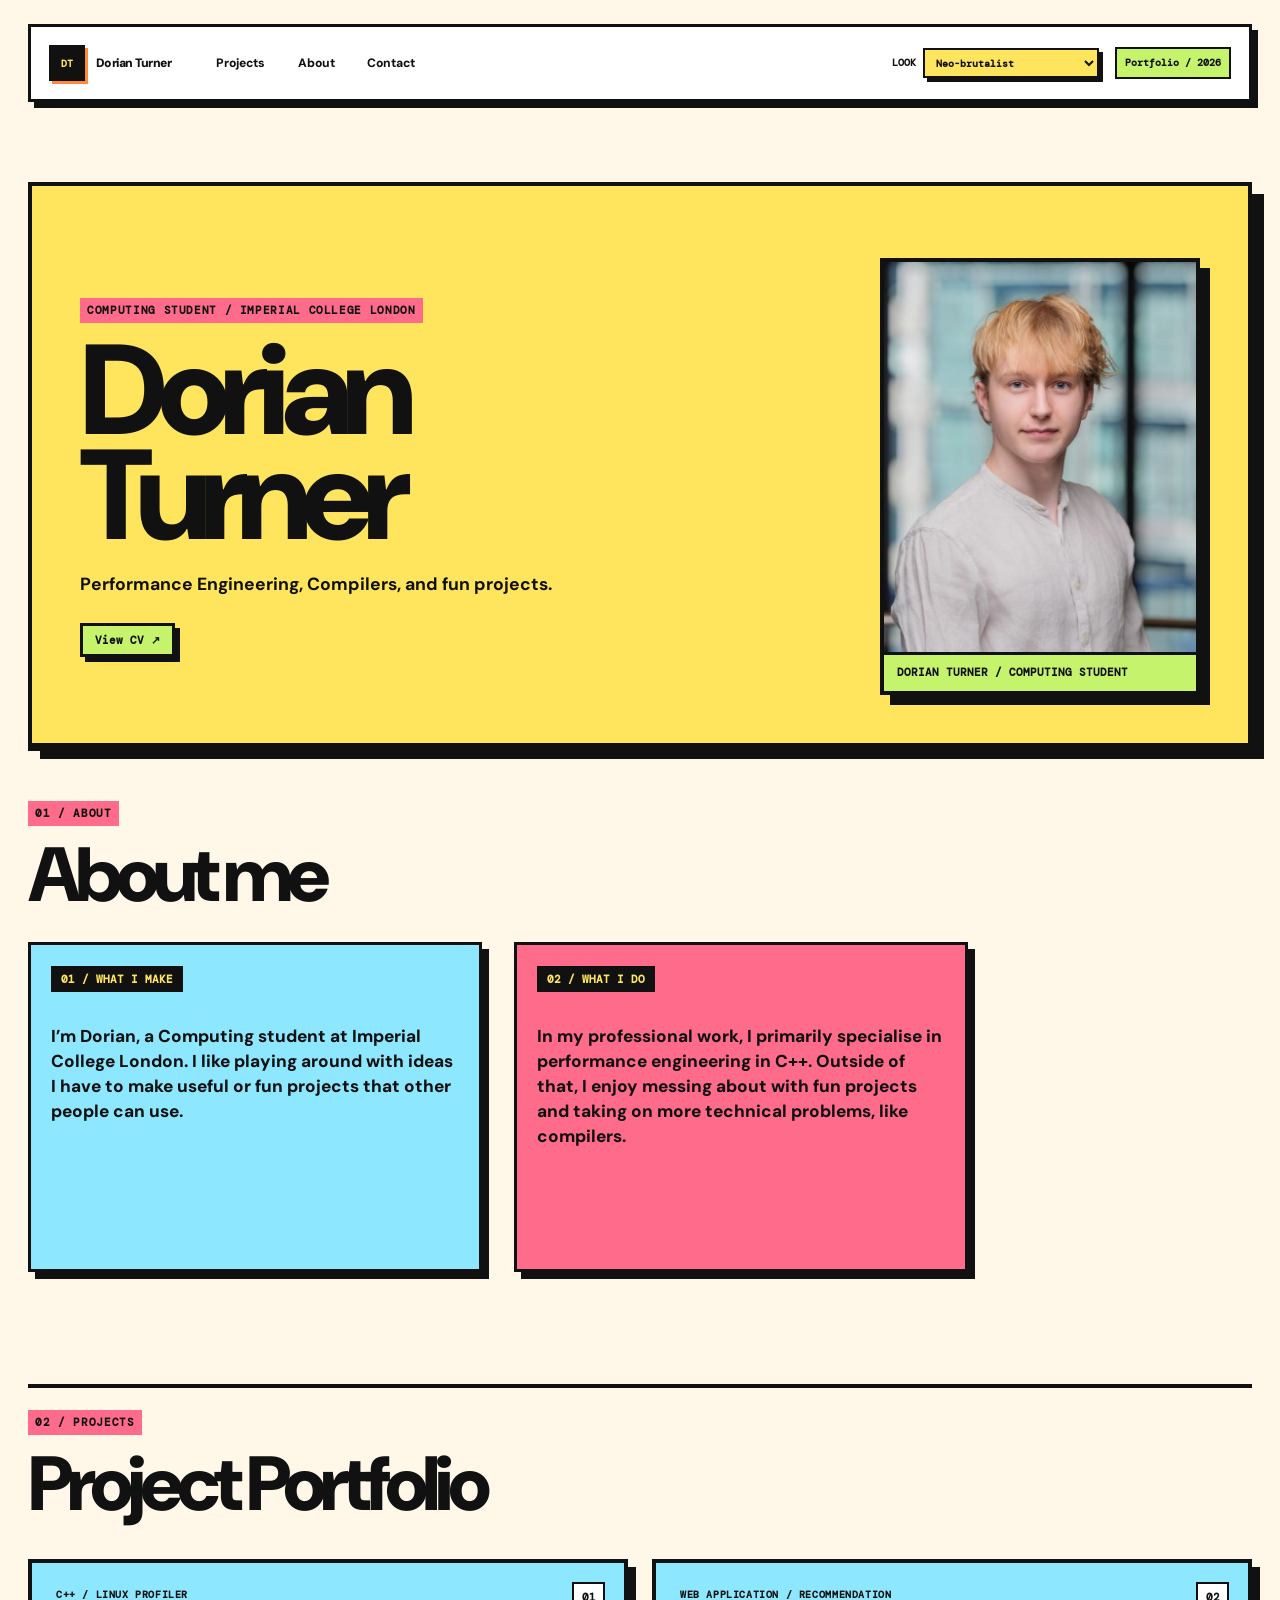
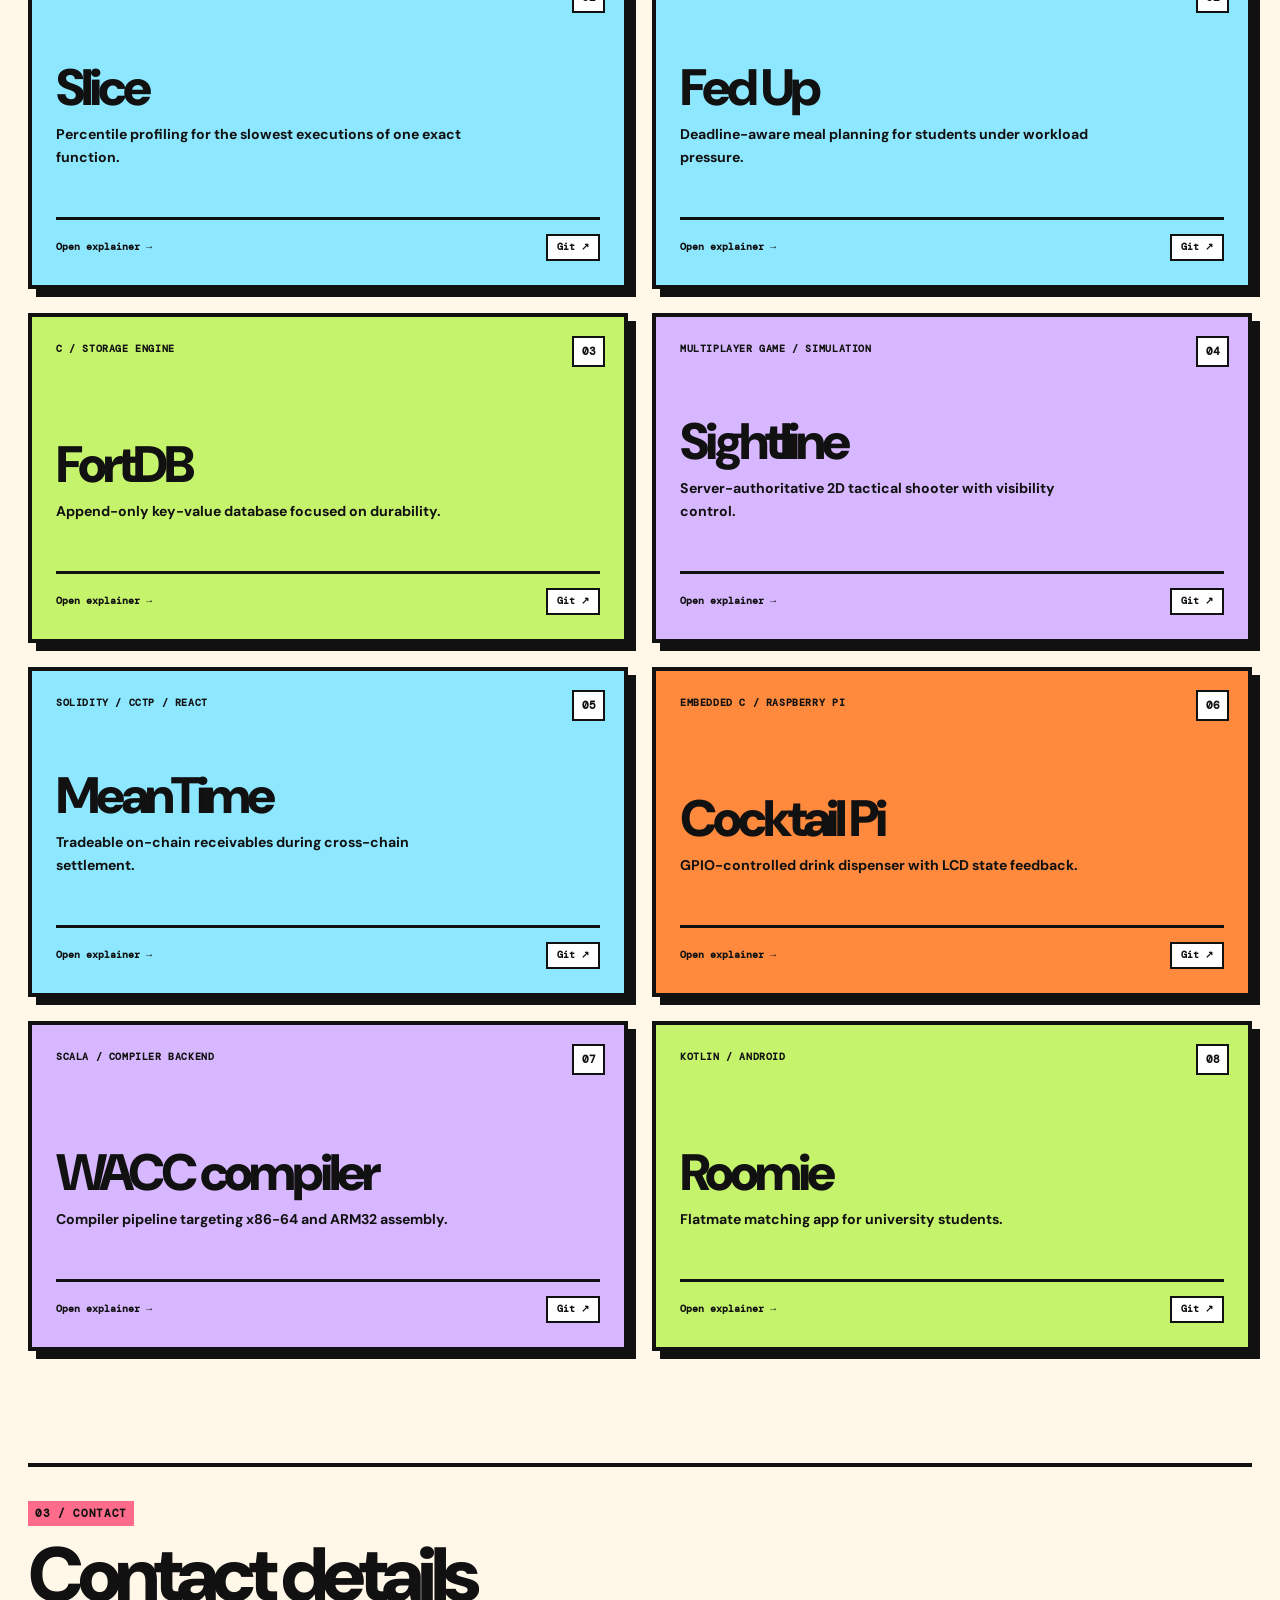
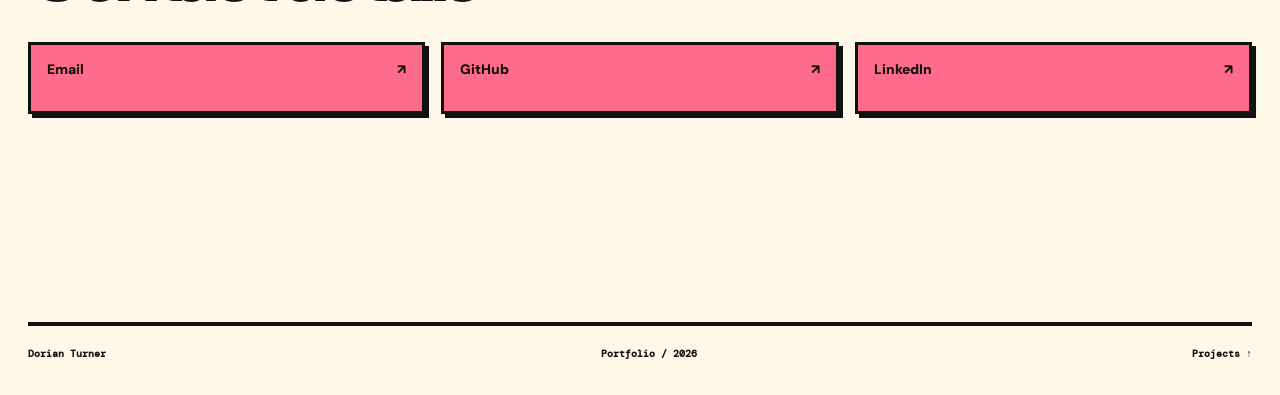
==== commit 76e1c797: "Remove Harness from portfolio projects" ====
--- a/index.html
+++ b/index.html
@@ -65,7 +65,6 @@
         <article class="index-card index-card-orange"><span class="card-index">06</span><span class="card-type">Embedded C / Raspberry Pi</span><h3>Cocktail Pi</h3><p>GPIO-controlled drink dispenser with LCD state feedback.</p><span class="card-actions"><a class="card-link" href="projects/cocktail-pi.html">Open explainer →</a><a class="card-git" href="https://github.com/dorianturner/cocktailpi" target="_blank" rel="noopener noreferrer">Git ↗</a></span></article>
         <article class="index-card index-card-lilac"><span class="card-index">07</span><span class="card-type">Scala / compiler backend</span><h3>WACC compiler</h3><p>Compiler pipeline targeting x86-64 and ARM32 assembly.</p><span class="card-actions"><a class="card-link" href="projects/wacc.html">Open explainer →</a><a class="card-git" href="https://gitlab.doc.ic.ac.uk/lab2526_spring/wacc_05" target="_blank" rel="noopener noreferrer">Git ↗</a></span></article>
         <article class="index-card index-card-neutral"><span class="card-index">08</span><span class="card-type">Kotlin / Android</span><h3>Roomie</h3><p>Flatmate matching app for university students.</p><span class="card-actions"><a class="card-link" href="projects/roomie.html">Open explainer →</a><a class="card-git" href="https://github.com/dorianturner/Roomie" target="_blank" rel="noopener noreferrer">Git ↗</a></span></article>
-        <article class="index-card index-card-cream"><span class="card-index">09</span><span class="card-type">Rust / terminal runtime</span><h3>Harness</h3><p>Typed event-driven terminal runtime for AI coding sessions.</p><span class="card-actions"><a class="card-link" href="projects/harness.html">Open explainer →</a><a class="card-git" href="https://github.com/dorianturner/harness" target="_blank" rel="noopener noreferrer">Git ↗</a></span></article>
       </div>
     </section>
 
--- a/styles/widgets.css
+++ b/styles/widgets.css
@@ -73,7 +73,6 @@
 .write-path > div { display: grid; gap: .45rem; flex: 1; white-space: normal; }
 .write-path strong { font: 600 .92rem/1.2 var(--serif); }
 
-.harness-architecture { display: grid; gap: 1rem; }
 .architecture-row, .architecture-branch, .context-band { display: grid; align-items: stretch; gap: .7rem; }
 .architecture-row { grid-template-columns: 1fr auto 1fr auto 1fr; }
 .architecture-branch { grid-template-columns: repeat(2, 1fr); padding-left: 15%; }
--- a/styles/theme-layout.css
+++ b/styles/theme-layout.css
@@ -133,7 +133,102 @@
   min-height: 180px;
 }
 
+/* Non-Neo project cards: keep the repository action compact and docked right. */
+html[data-theme]:not([data-theme="neo"]) .index-card .card-actions {
+  display: flex;
+  align-items: center;
+  justify-content: space-between;
+  gap: .75rem;
+  margin-top: 1rem;
+  padding-top: .65rem;
+}
+
+html[data-theme]:not([data-theme="neo"]) .index-card .card-link {
+  flex: 1 1 auto;
+  min-width: 0;
+  padding-top: 0;
+  border-top: 0;
+}
+
+html[data-theme]:not([data-theme="neo"]) .index-card .card-git {
+  flex: 0 0 auto;
+  padding: .3rem .5rem;
+  font-size: .62rem;
+  line-height: 1;
+}
+
+/* Slice overview: keep the motivation and investigation loop in one bounded widget. */
+html[data-theme] .slice-overview-widget {
+  display: grid;
+  grid-template-columns: minmax(0, .9fr) minmax(0, 1.6fr);
+  gap: 1rem;
+}
+
+html[data-theme] .slice-overview-copy,
+html[data-theme] .slice-overview-step {
+  display: grid;
+  align-content: start;
+  gap: .8rem;
+  min-width: 0;
+  padding: 1rem;
+  border: 1px solid var(--line);
+  background: var(--paper);
+}
+
+html[data-theme] .slice-overview-copy .phase-source,
+html[data-theme] .slice-overview-step > span {
+  margin: 0;
+  color: var(--blue-ink);
+  font: .65rem var(--mono);
+  text-transform: uppercase;
+}
+
+html[data-theme] .slice-overview-lead {
+  margin: 0;
+  font: 700 clamp(1.25rem, 2.3vw, 2rem)/1.1 var(--sans);
+  letter-spacing: -.04em;
+}
+
+html[data-theme] .slice-overview-context,
+html[data-theme] .slice-overview-step p {
+  margin: 0;
+  color: var(--muted);
+  font-size: .84rem;
+  line-height: 1.5;
+}
+
+html[data-theme] .slice-overview-flow {
+  display: grid;
+  grid-template-columns: repeat(3, minmax(0, 1fr));
+  gap: .75rem;
+}
+
+html[data-theme] .slice-overview-step {
+  gap: .55rem;
+  min-height: 150px;
+}
+
+html[data-theme] .slice-overview-step > span { color: var(--blue-ink); }
+
+html[data-theme] .slice-overview-step h3 {
+  margin: 0;
+  font: 700 1.1rem/1.05 var(--sans);
+  letter-spacing: -.04em;
+}
+
 @media (max-width: 760px) {
+  html[data-theme]:not([data-theme="neo"]) .about-card {
+    min-height: 220px;
+    padding: 1rem 1.15rem;
+  }
+
+  html[data-theme]:not([data-theme="neo"]) .about-card-label { margin-bottom: 1rem; }
+
+  html[data-theme]:not([data-theme="neo"]) .about-card p {
+    font-size: .92rem;
+    line-height: 1.45;
+  }
+
   html[data-theme]:not([data-theme="neo"]) .project-main .widget-shell,
   html[data-theme]:not([data-theme="neo"]) .project-main .fortdb-diagram {
     padding: .9rem;
@@ -147,4 +242,26 @@
   }
 
   html[data-theme="mono"] .project-main .widget-shell { padding-top: 2.4rem; }
-}
+
+  html[data-theme] .slice-overview-widget { grid-template-columns: 1fr; }
+
+  html[data-theme] .slice-overview-flow { grid-template-columns: repeat(3, minmax(0, 1fr)); }
+}
+
+@media (min-width: 761px) {
+  html[data-theme]:not([data-theme="neo"]) .about-card {
+    min-height: 220px;
+    padding: 1rem 1.15rem;
+  }
+
+  html[data-theme]:not([data-theme="neo"]) .about-card-label { margin-bottom: 1rem; }
+
+  html[data-theme]:not([data-theme="neo"]) .about-card p {
+    font-size: .92rem;
+    line-height: 1.45;
+  }
+}
+
+@media (max-width: 520px) {
+  html[data-theme] .slice-overview-flow { grid-template-columns: 1fr; }
+}
--- a/styles/cv.css
+++ b/styles/cv.css
@@ -4,11 +4,8 @@
 .cv-chip:hover { background: var(--pink); color: var(--ink); transform: translate(-2px, -2px); box-shadow: 6px 6px 0 var(--ink); }
 
 .cv-page { padding-top: 2.5rem; }
-.cv-hero { display: flex; align-items: end; justify-content: space-between; gap: 3rem; padding: 3rem; border: 2px solid var(--line); background: var(--blue); background: color-mix(in srgb, var(--blue) 28%, var(--paper)); }
-.cv-hero h1 { margin-bottom: .75rem; font: 900 clamp(3.2rem, 8vw, 7rem)/.86 var(--sans); letter-spacing: -.08em; }
-.cv-lede { max-width: 38rem; margin: 0; color: var(--muted); font-size: 1.05rem; }
-.cv-actions { display: flex; flex-wrap: wrap; justify-content: flex-end; gap: .75rem; }
-.cv-sheet { margin-top: 2rem; padding: clamp(1.25rem, 3vw, 3rem); border: 2px solid var(--line); background: var(--paper); }
+.cv-sheet { position: relative; margin-top: 0; padding: clamp(4.5rem, 7vw, 5.5rem) clamp(1.25rem, 3vw, 3rem) clamp(1.25rem, 3vw, 3rem); border: 2px solid var(--line); background: var(--paper); }
+.cv-pdf-action { position: absolute; top: clamp(1.25rem, 2vw, 2rem); right: clamp(1.25rem, 3vw, 3rem); }
 .cv-contact { display: grid; grid-template-columns: 1fr 1.2fr; gap: 2rem; padding-bottom: 1.5rem; border-bottom: 2px solid var(--line); }
 .cv-contact h2, .cv-section h2 { margin-bottom: 0; font: 800 clamp(1.6rem, 3vw, 2.5rem)/1 var(--sans); letter-spacing: -.06em; }
 .cv-contact-links { display: grid; align-content: end; justify-items: end; gap: .25rem; color: var(--muted); font: .72rem/1.4 var(--mono); text-align: right; }
@@ -29,9 +26,7 @@
 .cv-entry li::marker { color: var(--blue-ink); }
 .cv-technologies p { margin: .75rem 0 0; font-size: .86rem; }
 
-html[data-theme="neo"] .cv-hero,
 html[data-theme="neo"] .cv-sheet { border: 4px solid var(--ink); background: #ffffff; box-shadow: 8px 8px 0 var(--ink); }
-html[data-theme="neo"] .cv-hero { background: var(--blue); }
 html[data-theme="neo"] .cv-sheet { background: #ffffff; }
 html[data-theme="neo"] .cv-chip { border: 3px solid var(--ink); box-shadow: 5px 5px 0 var(--ink); }
 html[data-theme="neo"] .cv-chip:hover { box-shadow: 8px 8px 0 var(--ink); }
@@ -39,12 +34,10 @@
 html[data-theme="neo"] .cv-contact h2,
 html[data-theme="neo"] .cv-section h2 { font-family: var(--sans); font-weight: 900; }
 
-html[data-theme="fungus"] .cv-hero,
 html[data-theme="fungus"] .cv-sheet { border: 1px solid rgba(181, 226, 178, .36); border-radius: 24px 14px 28px 18px; background: rgba(9, 31, 21, .48); box-shadow: 0 22px 60px rgba(0, 0, 0, .2), inset 0 1px rgba(255, 255, 255, .12); backdrop-filter: blur(18px); }
 html[data-theme="fungus"] .cv-chip { border-color: rgba(190, 231, 178, .5); border-radius: 999px; background: rgba(130, 190, 111, .22); color: #e8f7df; box-shadow: 0 8px 24px rgba(0, 0, 0, .18); }
 html[data-theme="fungus"] .cv-chip:hover { background: rgba(185, 225, 161, .35); transform: translateY(-2px); box-shadow: 0 12px 28px rgba(0, 0, 0, .25); }
 
-html[data-theme="mono"] .cv-hero,
 html[data-theme="mono"] .cv-sheet { border: 2px outset #fff; border-radius: 0; background: #c0c0c0; box-shadow: 4px 4px #000; }
 html[data-theme="mono"] .cv-chip { border: 2px outset #fff; border-radius: 0; background: #c0c0c0; box-shadow: 3px 3px #000; }
 html[data-theme="mono"] .cv-chip:hover { border-style: inset; transform: translate(2px, 2px); box-shadow: 1px 1px #000; }
@@ -52,24 +45,24 @@
 html[data-theme="mono"] .cv-contact h2,
 html[data-theme="mono"] .cv-section h2 { font-family: var(--gui); }
 
-html[data-theme="web1"] .cv-hero,
 html[data-theme="web1"] .cv-sheet { border: 2px ridge #fff; border-radius: 0; background: #fff; box-shadow: 5px 5px #666; }
 html[data-theme="web1"] .cv-chip { border: 2px outset #fff; border-radius: 0; background: #ffff00; color: #000080; box-shadow: none; font-family: "Times New Roman", serif; }
 html[data-theme="web1"] .cv-chip:hover { background: #00ffff; color: #000080; transform: none; }
 
-html[data-theme="retro"] .cv-hero,
 html[data-theme="retro"] .cv-sheet { border: 2px solid var(--ink); background: #f8eed8; box-shadow: 7px 7px 0 var(--ink); }
 html[data-theme="retro"] .cv-chip { background: var(--orange); box-shadow: 4px 4px 0 var(--ink); }
 
-html[data-theme="eyesore"] .cv-hero,
 html[data-theme="eyesore"] .cv-sheet { border: 8px double #00ff00; background: #ffff00; box-shadow: 14px 14px 0 #ff00ff; }
 html[data-theme="eyesore"] .cv-chip { border: 6px dotted #0000ff; background: #ff00ff; color: #00ff00; box-shadow: 7px 7px 0 #00ffff; }
 
 @media (max-width: 760px) {
-  .cv-hero, .cv-contact { grid-template-columns: 1fr; display: grid; gap: 1.5rem; }
-  .cv-hero { padding: 1.25rem; }
-  .cv-actions { justify-content: flex-start; }
+  .cv-contact { grid-template-columns: 1fr; display: grid; gap: 1.5rem; }
   .cv-contact-links { justify-items: start; text-align: left; }
   .cv-entry-heading { display: grid; gap: .5rem; }
   .cv-entry time { text-align: left; }
 }
+
+/* Keep CV headings compact even when the active theme uses oversized site headings. */
+html[data-theme] .cv-page h1 { font-size: clamp(2rem, 5vw, 3.75rem); line-height: .95; }
+html[data-theme] .cv-page h2 { font-size: clamp(1.35rem, 2.5vw, 2rem); line-height: 1.05; }
+html[data-theme] .cv-page h3 { font-size: 1.1rem; line-height: 1.2; }
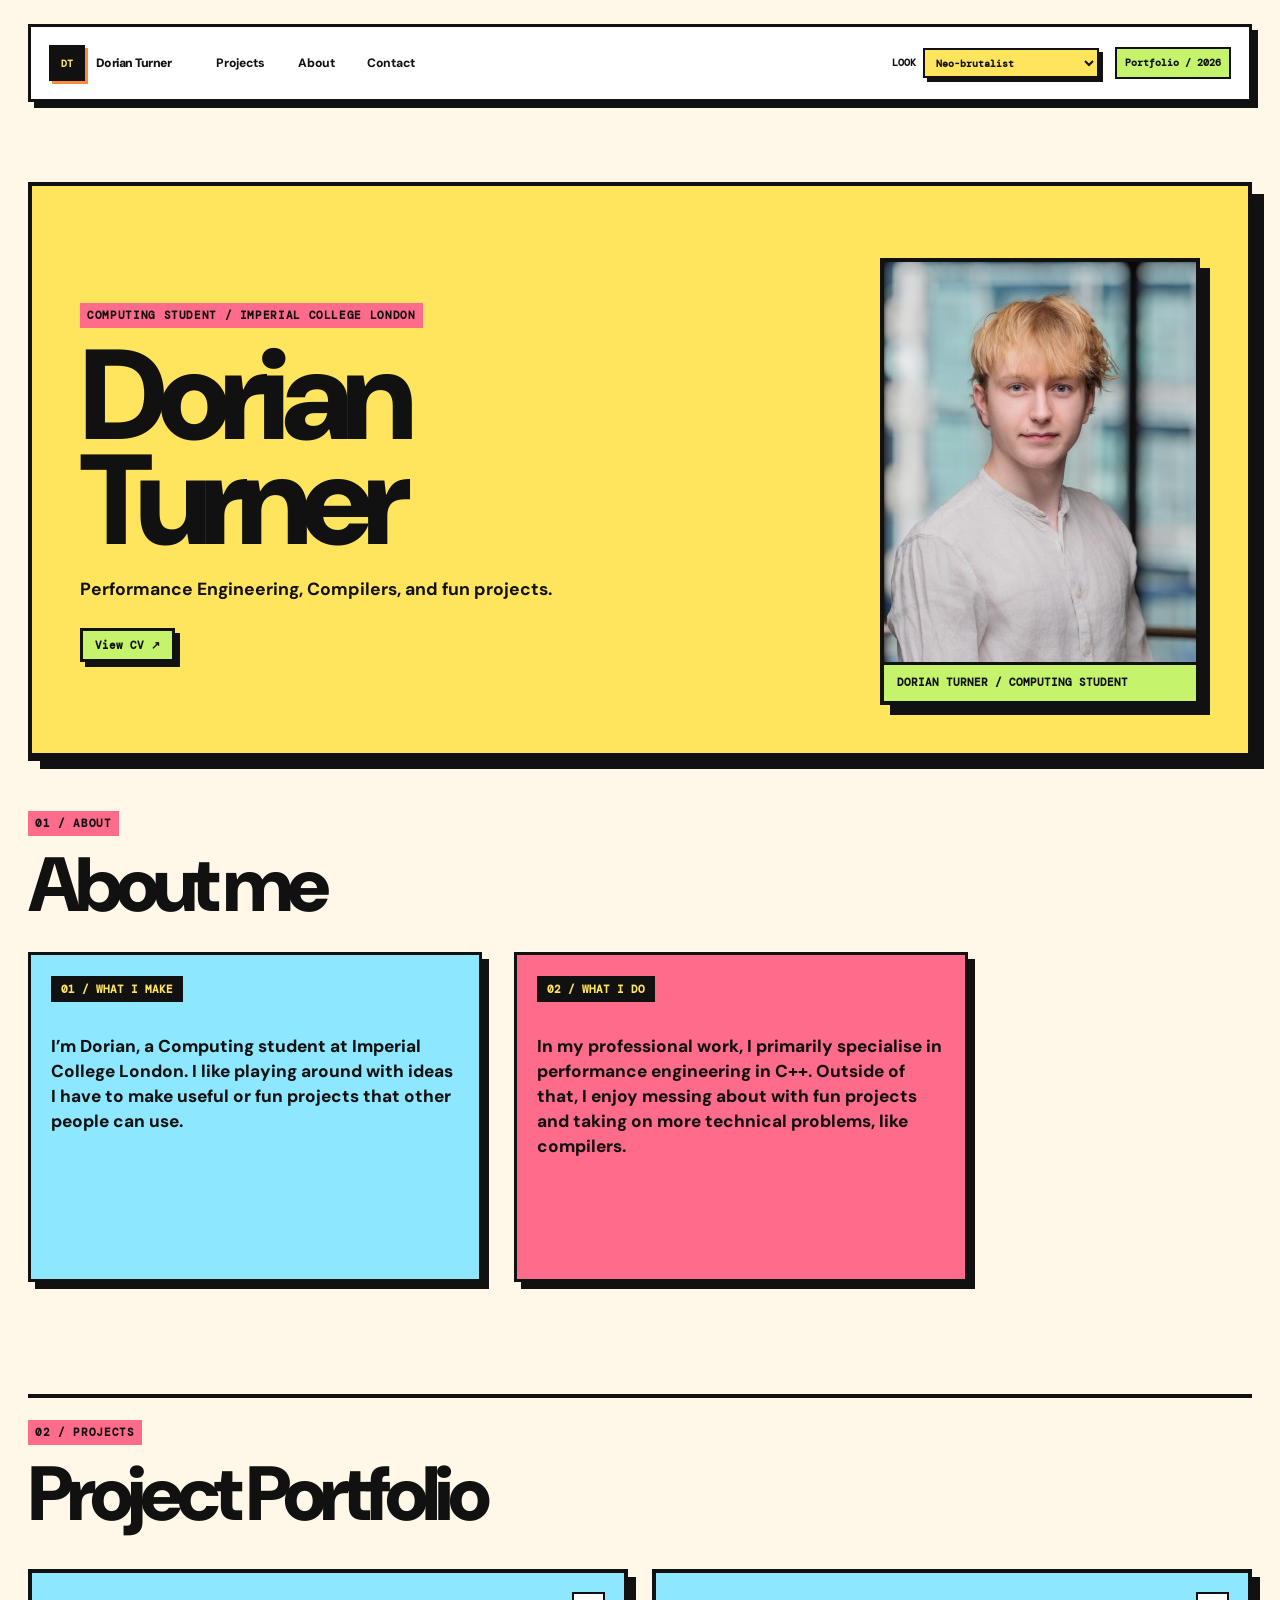
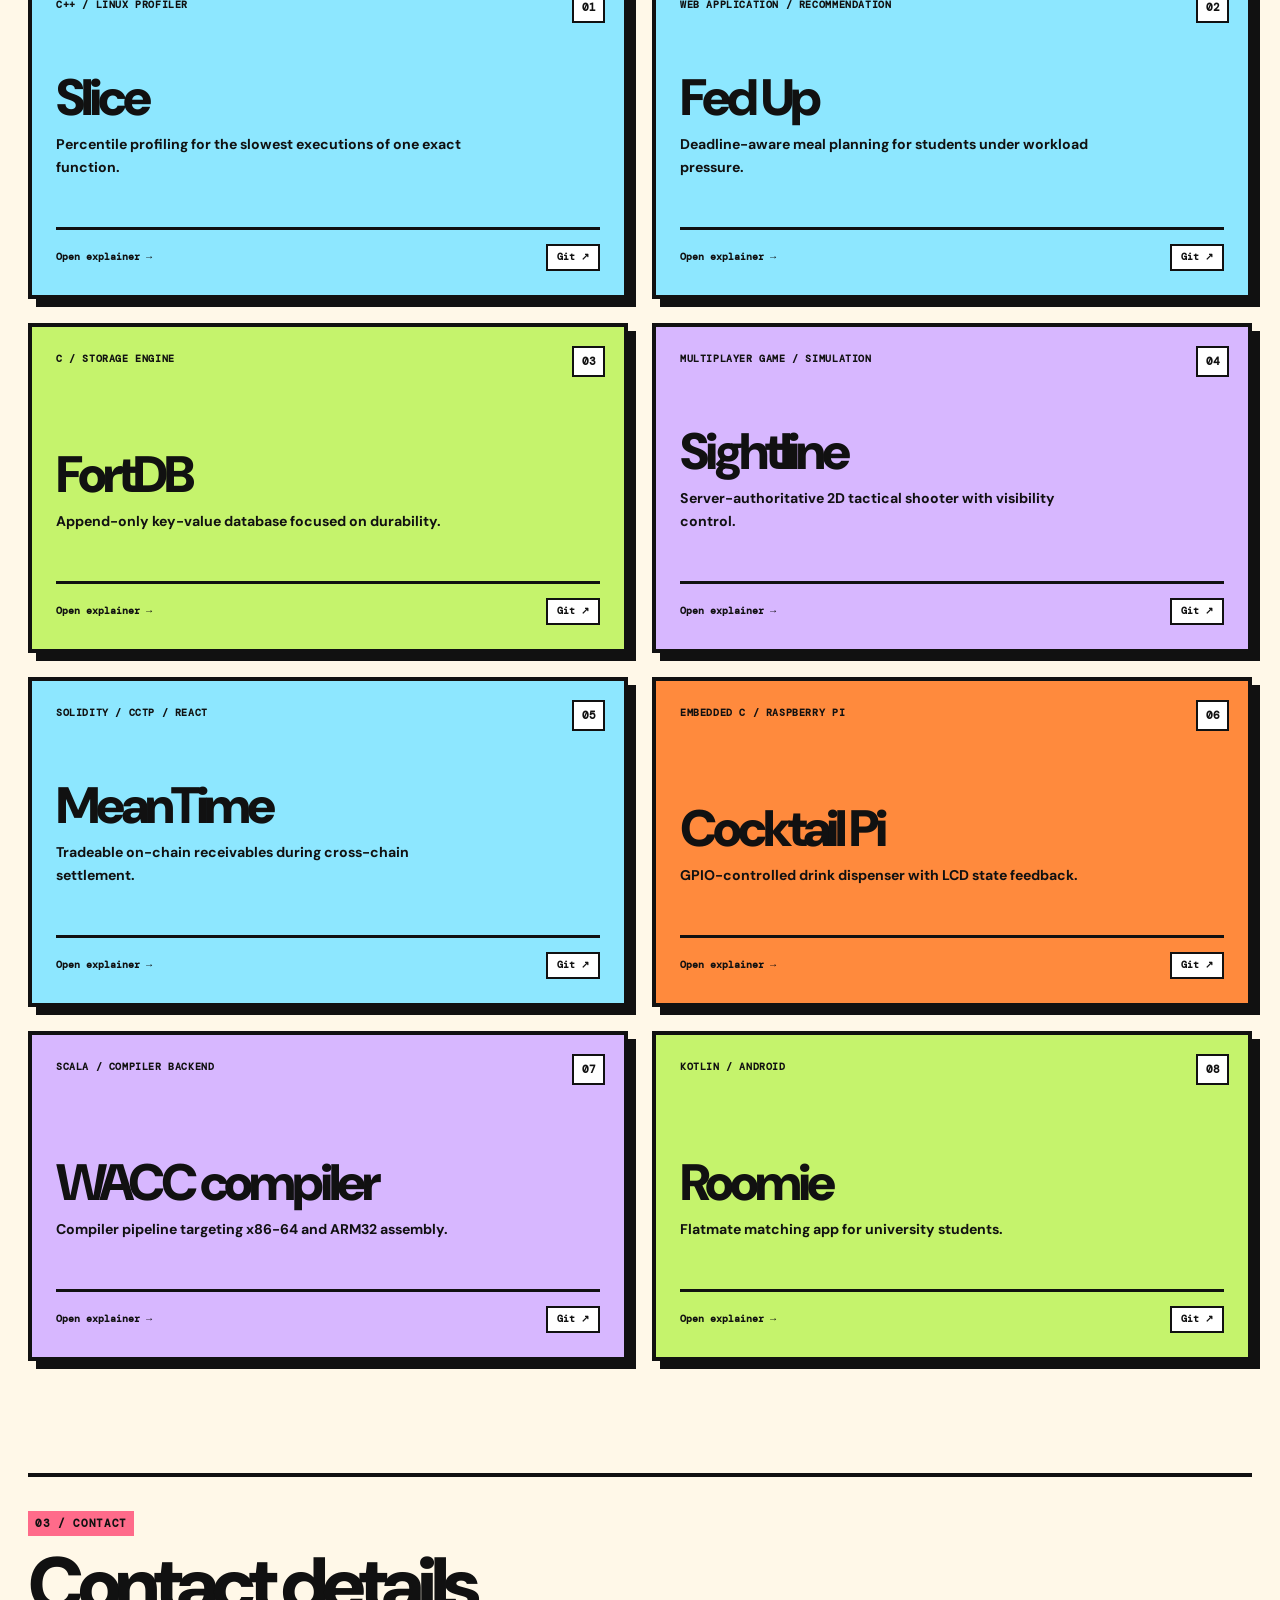
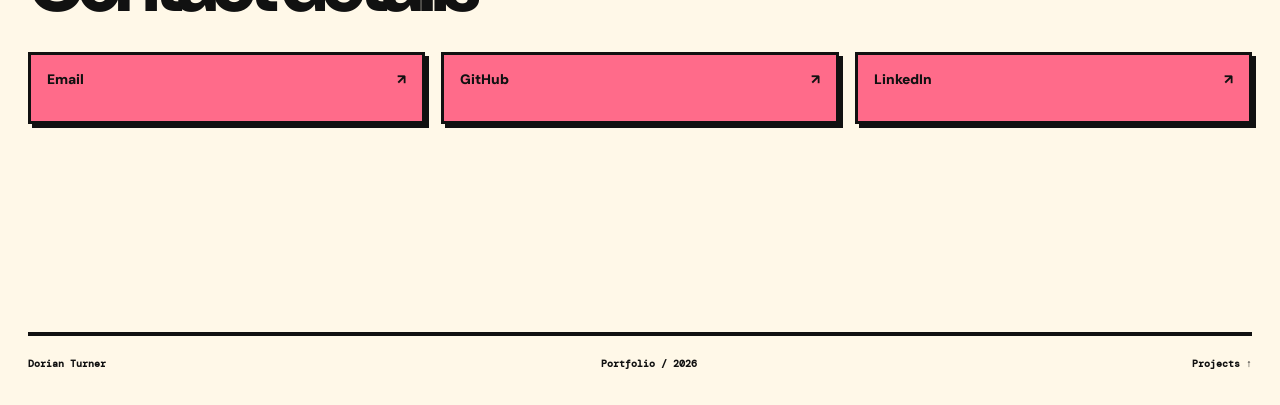
==== commit 912a9ccb: "Improve website image loading performance" ====
--- a/index.html
+++ b/index.html
@@ -5,6 +5,7 @@
   <meta name="viewport" content="width=device-width, initial-scale=1">
   <meta name="description" content="Dorian Turner — computing student portfolio. Systems, compilers, applications, and embedded hardware.">
   <title>Dorian Turner — Portfolio</title>
+  <link rel="preload" href="assets/profile/dorian-headshot.png" as="image" type="image/png" fetchpriority="high">
   <script src="js/theme-config.js"></script>
   <script src="js/theme-preload.js"></script>
   <link rel="preconnect" href="https://fonts.googleapis.com">
@@ -41,7 +42,7 @@
         <div class="hero-actions"><a class="cv-chip" href="cv.html">View CV <span aria-hidden="true">↗</span></a></div>
       </div>
       <figure class="hero-portrait">
-        <img src="assets/profile/dorian-headshot.png" alt="Portrait of Dorian Turner">
+        <img src="assets/profile/dorian-headshot.png" alt="Portrait of Dorian Turner" width="400" height="400" decoding="async" fetchpriority="high">
         <figcaption>Dorian Turner / computing student</figcaption>
       </figure>
     </section>
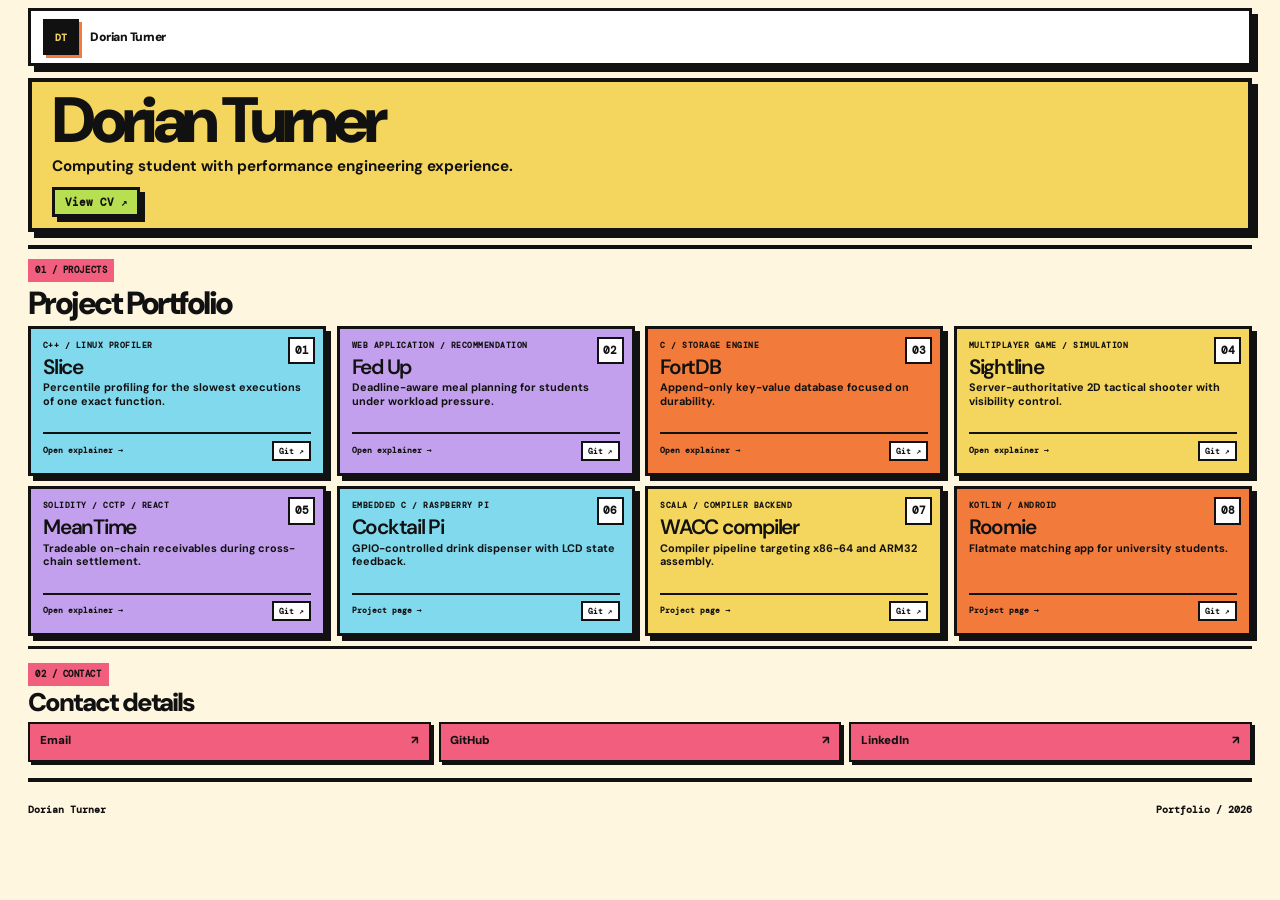
==== commit 858f15ba: "feat: cleanup to one page" ====
--- a/index.html
+++ b/index.html
@@ -5,76 +5,50 @@
   <meta name="viewport" content="width=device-width, initial-scale=1">
   <meta name="description" content="Dorian Turner — computing student portfolio. Systems, compilers, applications, and embedded hardware.">
   <title>Dorian Turner — Portfolio</title>
-  <link rel="preload" href="assets/profile/dorian-headshot.png" as="image" type="image/png" fetchpriority="high">
-  <script src="js/theme-config.js"></script>
-  <script src="js/theme-preload.js"></script>
   <link rel="preconnect" href="https://fonts.googleapis.com">
   <link rel="preconnect" href="https://fonts.gstatic.com" crossorigin>
-  <link href="https://fonts.googleapis.com/css2?family=DM+Mono:wght@400;500&family=DM+Sans:wght@400;500;600;700&family=Orbitron:wght@500;600;700&family=Playfair+Display:wght@600;700&family=Space+Grotesk:wght@400;500;600;700&display=swap" rel="stylesheet">
+  <link href="https://fonts.googleapis.com/css2?family=DM+Mono:wght@400;500&family=DM+Sans:wght@400;500;600;700&display=swap" rel="stylesheet">
   <link rel="stylesheet" href="styles/site.css">
   <link rel="stylesheet" href="styles/neo.css">
   <link rel="stylesheet" href="styles/widgets.css">
-  <link rel="stylesheet" href="styles/fungus.css">
-  <link rel="stylesheet" href="styles/mono.css">
-  <link rel="stylesheet" href="styles/web1.css">
-  <link rel="stylesheet" href="styles/retro.css">
-  <link rel="stylesheet" href="styles/eyesore.css">
-  <link rel="stylesheet" href="styles/theme-layout.css">
-  <link rel="stylesheet" href="styles/cv.css">
+  <link rel="stylesheet" href="styles/neo-layout.css">
+  <link rel="stylesheet" href="styles/home.css">
   <script src="js/site.js" defer></script>
 </head>
-<body>
+<body class="home-page">
   <header class="site-header">
     <a class="wordmark" href="index.html" aria-label="Dorian Turner portfolio home"><span class="wordmark-mark">DT</span><span>Dorian Turner</span></a>
-    <nav aria-label="Primary navigation"><a href="#projects">Projects</a><a href="#about">About</a><a href="#contact">Contact</a></nav>
-    <div class="header-tools">
-      <label class="look-switcher" for="look-select"><span>Look</span><select id="look-select" name="look"><option value="neo">Neo-brutalist</option><option value="fungus">Organic</option><option value="mono">Old-school mono desktop</option><option value="web1">Web 1.0</option></select></label>
-      <span class="header-meta">Portfolio / 2026</span>
-    </div>
   </header>
 
   <main>
     <section class="home-hero" aria-labelledby="page-title">
       <div>
-        <p class="section-label">Computing student / Imperial College London</p>
         <h1 id="page-title">Dorian Turner</h1>
-        <p class="hero-summary">Performance Engineering, Compilers, and fun projects.</p>
-        <div class="hero-actions"><a class="cv-chip" href="cv.html">View CV <span aria-hidden="true">↗</span></a></div>
-      </div>
-      <figure class="hero-portrait">
-        <img src="assets/profile/dorian-headshot.png" alt="Portrait of Dorian Turner" width="400" height="400" decoding="async" fetchpriority="high">
-        <figcaption>Dorian Turner / computing student</figcaption>
-      </figure>
-    </section>
-
-    <section id="about" class="about-section" aria-labelledby="about-title">
-      <div class="section-heading about-heading"><div><p class="section-label">01 / About</p><h2 id="about-title">About me</h2></div></div>
-      <div class="about-copy">
-        <article class="about-card about-card-blue"><span class="about-card-label">01 / What I make</span><p>I’m Dorian, a Computing student at Imperial College London. I like playing around with ideas I have to make useful or fun projects that other people can use.</p></article>
-        <article class="about-card about-card-pink"><span class="about-card-label">02 / What I do</span><p>In my professional work, I primarily specialise in performance engineering in C++. Outside of that, I enjoy messing about with fun projects and taking on more technical problems, like compilers.</p></article>
+        <p class="hero-summary">Computing student with performance engineering experience.</p>
+        <div class="hero-actions"><a class="cv-chip" href="assets/cv/performance-engineering.pdf" target="_blank" rel="noopener noreferrer">View CV <span aria-hidden="true">↗</span></a></div>
       </div>
     </section>
 
     <section id="projects" class="projects-section" aria-labelledby="projects-title">
-      <div class="section-heading projects-heading"><div><p class="section-label">02 / Projects</p><h2 id="projects-title">Project Portfolio</h2></div></div>
+      <div class="section-heading projects-heading"><div><p class="section-label">01 / Projects</p><h2 id="projects-title">Project Portfolio</h2></div></div>
       <div class="project-index">
-        <article class="index-card index-card-blue"><span class="card-index">01</span><span class="card-type">C++ / Linux profiler</span><h3>Slice</h3><p>Percentile profiling for the slowest executions of one exact function.</p><span class="card-actions"><a class="card-link" href="projects/slice.html">Open explainer →</a><a class="card-git" href="https://github.com/dorianturner/slice" target="_blank" rel="noopener noreferrer">Git ↗</a></span></article>
-        <article class="index-card index-card-blue"><span class="card-index">02</span><span class="card-type">Web application / recommendation</span><h3>Fed Up</h3><p>Deadline-aware meal planning for students under workload pressure.</p><span class="card-actions"><a class="card-link" href="projects/fed-up.html">Open explainer →</a><a class="card-git" href="https://github.com/KOLESNiii/Fed-Up" target="_blank" rel="noopener noreferrer">Git ↗</a></span></article>
-        <article class="index-card index-card-neutral"><span class="card-index">03</span><span class="card-type">C / storage engine</span><h3>FortDB</h3><p>Append-only key-value database focused on durability.</p><span class="card-actions"><a class="card-link" href="projects/fortdb.html">Open explainer →</a><a class="card-git" href="https://github.com/dorianturner/fortdb/tree/main" target="_blank" rel="noopener noreferrer">Git ↗</a></span></article>
-        <article class="index-card index-card-lilac"><span class="card-index">04</span><span class="card-type">Multiplayer game / simulation</span><h3>Sightline</h3><p>Server-authoritative 2D tactical shooter with visibility control.</p><span class="card-actions"><a class="card-link" href="projects/tac-shooter.html">Open explainer →</a><a class="card-git" href="https://github.com/dorianturner/2D-Tac-Shooter" target="_blank" rel="noopener noreferrer">Git ↗</a></span></article>
-        <article class="index-card index-card-blue"><span class="card-index">05</span><span class="card-type">Solidity / CCTP / React</span><h3>MeanTime</h3><p>Tradeable on-chain receivables during cross-chain settlement.</p><span class="card-actions"><a class="card-link" href="projects/mean-time.html">Open explainer →</a><a class="card-git" href="https://github.com/dorianturner/Mean-Time" target="_blank" rel="noopener noreferrer">Git ↗</a></span></article>
-        <article class="index-card index-card-orange"><span class="card-index">06</span><span class="card-type">Embedded C / Raspberry Pi</span><h3>Cocktail Pi</h3><p>GPIO-controlled drink dispenser with LCD state feedback.</p><span class="card-actions"><a class="card-link" href="projects/cocktail-pi.html">Open explainer →</a><a class="card-git" href="https://github.com/dorianturner/cocktailpi" target="_blank" rel="noopener noreferrer">Git ↗</a></span></article>
-        <article class="index-card index-card-lilac"><span class="card-index">07</span><span class="card-type">Scala / compiler backend</span><h3>WACC compiler</h3><p>Compiler pipeline targeting x86-64 and ARM32 assembly.</p><span class="card-actions"><a class="card-link" href="projects/wacc.html">Open explainer →</a><a class="card-git" href="https://gitlab.doc.ic.ac.uk/lab2526_spring/wacc_05" target="_blank" rel="noopener noreferrer">Git ↗</a></span></article>
-        <article class="index-card index-card-neutral"><span class="card-index">08</span><span class="card-type">Kotlin / Android</span><h3>Roomie</h3><p>Flatmate matching app for university students.</p><span class="card-actions"><a class="card-link" href="projects/roomie.html">Open explainer →</a><a class="card-git" href="https://github.com/dorianturner/Roomie" target="_blank" rel="noopener noreferrer">Git ↗</a></span></article>
+        <article class="index-card"><span class="card-index">01</span><span class="card-type">C++ / Linux profiler</span><h3>Slice</h3><p>Percentile profiling for the slowest executions of one exact function.</p><span class="card-actions"><a class="card-link" href="projects/slice.html">Open explainer →</a><a class="card-git" href="https://github.com/dorianturner/slice" target="_blank" rel="noopener noreferrer">Git ↗</a></span></article>
+        <article class="index-card"><span class="card-index">02</span><span class="card-type">Web application / recommendation</span><h3>Fed Up</h3><p>Deadline-aware meal planning for students under workload pressure.</p><span class="card-actions"><a class="card-link" href="projects/fed-up.html">Open explainer →</a><a class="card-git" href="https://github.com/KOLESNiii/Fed-Up" target="_blank" rel="noopener noreferrer">Git ↗</a></span></article>
+        <article class="index-card"><span class="card-index">03</span><span class="card-type">C / storage engine</span><h3>FortDB</h3><p>Append-only key-value database focused on durability.</p><span class="card-actions"><a class="card-link" href="projects/fortdb.html">Open explainer →</a><a class="card-git" href="https://github.com/dorianturner/fortdb/tree/main" target="_blank" rel="noopener noreferrer">Git ↗</a></span></article>
+        <article class="index-card"><span class="card-index">04</span><span class="card-type">Multiplayer game / simulation</span><h3>Sightline</h3><p>Server-authoritative 2D tactical shooter with visibility control.</p><span class="card-actions"><a class="card-link" href="projects/tac-shooter.html">Open explainer →</a><a class="card-git" href="https://github.com/dorianturner/2D-Tac-Shooter" target="_blank" rel="noopener noreferrer">Git ↗</a></span></article>
+        <article class="index-card"><span class="card-index">05</span><span class="card-type">Solidity / CCTP / React</span><h3>MeanTime</h3><p>Tradeable on-chain receivables during cross-chain settlement.</p><span class="card-actions"><a class="card-link" href="projects/mean-time.html">Open explainer →</a><a class="card-git" href="https://github.com/dorianturner/Mean-Time" target="_blank" rel="noopener noreferrer">Git ↗</a></span></article>
+        <article class="index-card"><span class="card-index">06</span><span class="card-type">Embedded C / Raspberry Pi</span><h3>Cocktail Pi</h3><p>GPIO-controlled drink dispenser with LCD state feedback.</p><span class="card-actions"><a class="card-link" href="projects/cocktail-pi.html">Project page →</a><a class="card-git" href="https://github.com/dorianturner/cocktailpi" target="_blank" rel="noopener noreferrer">Git ↗</a></span></article>
+        <article class="index-card"><span class="card-index">07</span><span class="card-type">Scala / compiler backend</span><h3>WACC compiler</h3><p>Compiler pipeline targeting x86-64 and ARM32 assembly.</p><span class="card-actions"><a class="card-link" href="projects/wacc.html">Project page →</a><a class="card-git" href="https://gitlab.doc.ic.ac.uk/lab2526_spring/wacc_05" target="_blank" rel="noopener noreferrer">Git ↗</a></span></article>
+        <article class="index-card"><span class="card-index">08</span><span class="card-type">Kotlin / Android</span><h3>Roomie</h3><p>Flatmate matching app for university students.</p><span class="card-actions"><a class="card-link" href="projects/roomie.html">Project page →</a><a class="card-git" href="https://github.com/dorianturner/Roomie" target="_blank" rel="noopener noreferrer">Git ↗</a></span></article>
       </div>
     </section>
 
     <section id="contact" class="contact-section" aria-labelledby="contact-title">
-      <div><p class="section-label">03 / Contact</p><h2 id="contact-title">Contact details</h2></div>
+      <div><p class="section-label">02 / Contact</p><h2 id="contact-title">Contact details</h2></div>
       <div class="contact-links"><a href="mailto:dorianturnerwork@gmail.com">Email <span>↗</span></a><a href="https://github.com/dorianturner" target="_blank" rel="noopener noreferrer">GitHub <span>↗</span></a><a href="https://www.linkedin.com/in/dorian-turner/" target="_blank" rel="noopener noreferrer">LinkedIn <span>↗</span></a></div>
     </section>
   </main>
 
-  <footer class="site-footer"><span>Dorian Turner</span><span>Portfolio / 2026</span><a href="#projects">Projects ↑</a></footer>
+  <footer class="site-footer"><span>Dorian Turner</span><span>Portfolio / 2026</span></footer>
 </body>
 </html>
--- a/styles/site.css
+++ b/styles/site.css
@@ -1,4 +1,4 @@
-/* Neutral component and document structure. Visual themes live in their own files. */
+/* Shared component and document structure for the neo-brutalist site. */
 :root {
   --ink: #20242b;
   --muted: #66707a;
@@ -12,7 +12,6 @@
   --cream: #f2e7bd;
   --acid: #dceec2;
   --pink: #ead0d0;
-  --serif: "Playfair Display", Georgia, serif;
   --sans: "DM Sans", system-ui, sans-serif;
   --mono: "DM Mono", monospace;
 }
@@ -36,8 +35,8 @@
 .home-hero { display: grid; grid-template-columns: 1.3fr .7fr; gap: 4rem; align-items: end; min-height: 450px; padding-bottom: 6rem; }
 .section-label { margin: 0 0 1rem; color: var(--blue-ink); font-size: .66rem; letter-spacing: .08em; text-transform: uppercase; }
 h1, h2, h3, p { margin-top: 0; }
-h1 { margin-bottom: 1.3rem; font: 700 clamp(4.5rem, 10vw, 9rem)/.9 var(--serif); letter-spacing: -.07em; }
-h2 { margin-bottom: 0; font: 600 clamp(2.5rem, 5vw, 4.6rem)/1 var(--serif); letter-spacing: -.06em; }
+h1 { margin-bottom: 1.3rem; font: 700 clamp(4.5rem, 10vw, 9rem)/.9 var(--sans); letter-spacing: -.07em; }
+h2 { margin-bottom: 0; font: 600 clamp(2.5rem, 5vw, 4.6rem)/1 var(--sans); letter-spacing: -.06em; }
 .hero-summary { max-width: 32rem; margin: 0; color: var(--muted); font-size: 1.08rem; }
 .hero-facts { margin: 0; border-top: 1px solid var(--line); }
 .hero-facts div { display: grid; grid-template-columns: 1fr 1.7fr; gap: 1rem; padding: .85rem 0; border-bottom: 1px solid var(--line); }
@@ -58,7 +57,7 @@
 .index-card-neutral { background: #e9e8e1; }
 .card-index { position: absolute; top: 1.5rem; right: 1.5rem; color: rgba(32,36,43,.48); font-size: .66rem; }
 .card-type { align-self: flex-start; margin-bottom: auto; color: var(--muted); font-size: .63rem; letter-spacing: .06em; text-transform: uppercase; }
-.index-card h3 { margin: 0 0 .65rem; font: 600 clamp(2rem, 4vw, 3.6rem)/1 var(--serif); letter-spacing: -.06em; }
+.index-card h3 { margin: 0 0 .65rem; font: 600 clamp(2rem, 4vw, 3.6rem)/1 var(--sans); letter-spacing: -.06em; }
 .index-card p { max-width: 27rem; margin-bottom: 1.5rem; font-size: .88rem; }
 .card-link { padding-top: .85rem; border-top: 1px solid rgba(32,36,43,.22); font-size: .64rem; }
 
--- a/styles/neo.css
+++ b/styles/neo.css
@@ -1,250 +1,237 @@
 /* Neo-brutalist portfolio theme. This file owns Neo visuals only. */
-html[data-theme="neo"] {
+:root {
   --ink: #111111;
   --muted: #3f4650;
-  --paper: #fff8e8;
+  --paper: #fff6df;
   --line: #111111;
-  --blue: #8de7ff;
+  --blue: #81d9ee;
   --blue-ink: #111111;
-  --lilac: #d7b7ff;
-  --orange: #ff8a3d;
+  --lilac: #c3a0ed;
+  --orange: #f27a3b;
   --orange-ink: #111111;
-  --cream: #ffe45e;
-  --acid: #c5f36c;
-  --pink: #ff6b8a;
+  --cream: #f4d55d;
+  --acid: #b8df51;
+  --pink: #f25e7d;
 }
 
-html[data-theme="neo"] body { background: var(--paper); color: var(--ink); font-weight: 500; }
-html[data-theme="neo"] a:focus-visible,
-html[data-theme="neo"] button:focus-visible,
-html[data-theme="neo"] input:focus-visible,
-html[data-theme="neo"] select:focus-visible { outline: 3px solid var(--pink); outline-offset: 3px; }
-html[data-theme="neo"] .site-header { margin-top: 1.5rem; padding: 1rem 1.1rem; border: 3px solid var(--ink); background: #ffffff; box-shadow: 6px 6px 0 var(--ink); }
-html[data-theme="neo"] .wordmark { font-weight: 900; letter-spacing: -.04em; }
-html[data-theme="neo"] .wordmark-mark { width: 2.25rem; height: 2.25rem; border-radius: 0; background: var(--ink); color: var(--cream); font-weight: 700; box-shadow: 3px 3px 0 var(--orange); }
-html[data-theme="neo"] nav { gap: .5rem; color: var(--ink); }
-html[data-theme="neo"] nav a { padding: .45rem .65rem; border: 2px solid transparent; font-weight: 800; }
-html[data-theme="neo"] nav a:hover { border-color: var(--ink); background: var(--cream); color: var(--ink); }
-html[data-theme="neo"] .header-meta { padding: .35rem .5rem; border: 2px solid var(--ink); background: var(--acid); color: var(--ink); font-weight: 700; }
-html[data-theme="neo"] main { padding-top: 5rem; }
-html[data-theme="neo"] .home-hero { position: relative; min-height: 480px; padding: 3rem; border: 4px solid var(--ink); background: var(--yellow, var(--cream)); box-shadow: 12px 12px 0 var(--ink); }
-html[data-theme="neo"] .section-label { display: inline-block; margin-bottom: 1rem; padding: .25rem .45rem; background: var(--pink); color: var(--ink); font-weight: 700; letter-spacing: .06em; }
-html[data-theme="neo"] h1,
-html[data-theme="neo"] h2,
-html[data-theme="neo"] h3 { font-family: var(--sans); font-weight: 900; letter-spacing: -.08em; }
-html[data-theme="neo"] h1 { font-size: clamp(4rem, 10vw, 9rem); line-height: .82; }
-html[data-theme="neo"] h2 { font-size: clamp(2.5rem, 6vw, 5.5rem); line-height: .88; }
-html[data-theme="neo"] .hero-summary,
-html[data-theme="neo"] .section-note,
-html[data-theme="neo"] .text-columns,
-html[data-theme="neo"] .contact-links,
-html[data-theme="neo"] .project-summary,
-html[data-theme="neo"] .project-section-heading p,
-html[data-theme="neo"] .explain-card p { color: var(--ink); }
-html[data-theme="neo"] .hero-summary { max-width: 36rem; font-size: 1.1rem; font-weight: 700; }
-html[data-theme="neo"] .hero-facts { border-top: 3px solid var(--ink); }
-html[data-theme="neo"] .hero-facts div { padding: 1rem 0; border-bottom: 3px solid var(--ink); }
-html[data-theme="neo"] .hero-facts dt { color: var(--ink); font-weight: 900; }
-html[data-theme="neo"] .hero-facts dd { font-weight: 800; }
-html[data-theme="neo"] .projects-section { padding-top: 2rem; }
-html[data-theme="neo"] .section-heading,
-html[data-theme="neo"] .split-section,
-html[data-theme="neo"] .contact-section { gap: 4rem; }
-html[data-theme="neo"] .section-heading { padding-top: 1.25rem; border-top: 4px solid var(--ink); }
-html[data-theme="neo"] .section-note { padding: 1rem; border: 3px solid var(--ink); background: #ffffff; box-shadow: 5px 5px 0 var(--ink); font-weight: 700; }
-html[data-theme="neo"] .project-index { gap: 1.5rem; }
-html[data-theme="neo"] .index-card { min-height: 330px; padding: 1.5rem; border: 4px solid var(--ink); box-shadow: 8px 8px 0 var(--ink); transition: transform .16s ease, box-shadow .16s ease; }
-html[data-theme="neo"] .index-card:hover { transform: translate(-5px, -5px); box-shadow: 13px 13px 0 var(--ink); }
-html[data-theme="neo"] .index-card-blue { background: var(--blue); }
-html[data-theme="neo"] .index-card-lilac { background: var(--lilac); }
-html[data-theme="neo"] .index-card-orange { background: var(--orange); }
-html[data-theme="neo"] .index-card-cream { background: var(--cream); }
-html[data-theme="neo"] .index-card-neutral { background: var(--acid); }
-html[data-theme="neo"] .card-index { top: 1.2rem; right: 1.2rem; padding: .3rem .45rem; border: 2px solid var(--ink); background: #ffffff; color: var(--ink); font-weight: 800; }
-html[data-theme="neo"] .card-type { color: var(--ink); font-weight: 900; }
-html[data-theme="neo"] .index-card h3 { font-size: clamp(2.2rem, 4vw, 4rem); }
-html[data-theme="neo"] .index-card p { font-weight: 700; }
-html[data-theme="neo"] .card-link { border-top: 3px solid var(--ink); font-weight: 900; }
-html[data-theme="neo"] .split-section,
-html[data-theme="neo"] .contact-section { border-top: 4px solid var(--ink); }
-html[data-theme="neo"] .text-columns p { padding: 1rem; border: 3px solid var(--ink); background: #ffffff; box-shadow: 5px 5px 0 var(--ink); font-weight: 700; }
-html[data-theme="neo"] .contact-links a { border: 3px solid var(--ink); margin-bottom: .65rem; padding: .8rem 1rem; background: var(--pink); box-shadow: 4px 4px 0 var(--ink); font-weight: 900; }
-html[data-theme="neo"] .contact-links a:hover { transform: translate(-3px, -3px); box-shadow: 7px 7px 0 var(--ink); }
-html[data-theme="neo"] .contact-links span { color: var(--ink); }
-html[data-theme="neo"] .site-footer { padding: 1.25rem 0 2rem; border-top: 4px solid var(--ink); color: var(--ink); font-weight: 800; }
-html[data-theme="neo"] .header-tools { display: flex; align-items: center; gap: 1rem; }
-html[data-theme="neo"] .look-switcher { display: flex; align-items: center; gap: .45rem; color: var(--ink); font: 700 .64rem/1 var(--mono); text-transform: uppercase; }
-html[data-theme="neo"] .look-switcher select { min-width: 9.5rem; padding: .35rem .45rem; border: 2px solid var(--ink); background: var(--cream); color: var(--ink); font: 700 .64rem/1 var(--mono); }
-html[data-theme="neo"] .index-card h3 { font-family: var(--sans); }
-html[data-theme="neo"] .hero-portrait { width: min(100%, 320px); margin: 0 0 0 auto; border: 4px solid var(--ink); background: var(--acid); box-shadow: 10px 10px 0 var(--ink); }
-html[data-theme="neo"] .hero-portrait img { display: block; width: 100%; aspect-ratio: 4 / 5; object-fit: cover; }
-html[data-theme="neo"] .hero-portrait figcaption { padding: .7rem .8rem; border-top: 3px solid var(--ink); font: 700 .7rem/1.2 var(--mono); text-transform: uppercase; }
-html[data-theme="neo"] .about-section { padding: 3rem 0 5rem; border-top: 4px solid var(--ink); }
-html[data-theme="neo"] .about-heading { display: block; margin-bottom: 2rem; padding-top: 0; border-top: 0; }
-html[data-theme="neo"] .about-copy { display: grid; grid-template-columns: repeat(2, minmax(0, 1fr)); gap: 1rem 2rem; max-width: 940px; }
-html[data-theme="neo"] .about-card { min-height: 220px; padding: 1.25rem; border: 3px solid var(--ink); box-shadow: 7px 7px 0 var(--ink); }
-html[data-theme="neo"] .about-card-blue { background: var(--blue); }
-html[data-theme="neo"] .about-card-pink { background: var(--pink); }
-html[data-theme="neo"] .about-card-label { display: inline-block; margin-bottom: 2rem; padding: .35rem .5rem; border: 2px solid var(--ink); background: var(--ink); color: var(--cream); font: 700 .68rem/1 var(--mono); text-transform: uppercase; }
-html[data-theme="neo"] .about-card p { margin: 0; max-width: 28rem; font-size: 1.08rem; font-weight: 800; line-height: 1.45; }
-html[data-theme="neo"] .projects-heading { grid-template-columns: 1fr; }
-html[data-theme="neo"] .card-actions { display: flex; align-items: center; gap: .75rem; margin-top: 1.5rem; padding-top: .85rem; border-top: 3px solid var(--ink); }
-html[data-theme="neo"] .card-link { flex: 1; padding-top: 0; border-top: 0; }
-html[data-theme="neo"] .card-git { padding: .4rem .55rem; border: 2px solid var(--ink); background: #ffffff; font: 700 .64rem/1 var(--mono); }
-html[data-theme="neo"] .card-link:hover { text-decoration: underline; }
-html[data-theme="neo"] .card-git:hover { background: var(--pink); color: var(--ink); transform: translate(-2px, -2px); box-shadow: 3px 3px 0 var(--ink); }
-html[data-theme="neo"] .index-card[role="link"] { cursor: pointer; }
-html[data-theme="neo"] .index-card[role="link"]:focus-visible { outline: 4px solid var(--pink); outline-offset: 5px; }
-html[data-theme="neo"] .contact-section { display: block; }
-html[data-theme="neo"] .contact-section > div:first-child { margin-bottom: 2rem; }
-html[data-theme="neo"] .contact-links { display: grid; grid-template-columns: repeat(3, minmax(0, 1fr)); gap: 1rem; align-items: stretch; }
-html[data-theme="neo"] .contact-links a { width: auto; min-height: 72px; margin: 0; }
+html body { background: var(--paper); color: var(--ink); font-weight: 500; }
+html a:focus-visible,
+html button:focus-visible,
+html input:focus-visible,
+html select:focus-visible { outline: 3px solid var(--pink); outline-offset: 3px; }
+html .site-header { margin-top: 1.5rem; padding: 1rem 1.1rem; border: 3px solid var(--ink); background: #ffffff; box-shadow: 6px 6px 0 var(--ink); }
+html .wordmark { font-weight: 900; letter-spacing: -.04em; }
+html .wordmark-mark { width: 2.25rem; height: 2.25rem; border-radius: 0; background: var(--ink); color: var(--cream); font-weight: 700; box-shadow: 3px 3px 0 var(--orange); }
+html nav { gap: .5rem; color: var(--ink); }
+html nav a { padding: .45rem .65rem; border: 2px solid transparent; font-weight: 800; }
+html nav a:hover { border-color: var(--ink); background: var(--cream); color: var(--ink); }
+html .header-meta { padding: .35rem .5rem; border: 2px solid var(--ink); background: var(--acid); color: var(--ink); font-weight: 700; }
+html main { padding-top: 5rem; }
+html .home-hero { position: relative; min-height: 480px; padding: 3rem; border: 4px solid var(--ink); background: var(--yellow, var(--cream)); box-shadow: 12px 12px 0 var(--ink); }
+html .section-label { display: inline-block; margin-bottom: 1rem; padding: .25rem .45rem; background: var(--pink); color: var(--ink); font-weight: 700; letter-spacing: .06em; }
+html h1,
+html h2,
+html h3 { font-family: var(--sans); font-weight: 900; letter-spacing: -.08em; }
+html h1 { font-size: clamp(4rem, 10vw, 9rem); line-height: .82; }
+html h2 { font-size: clamp(2.5rem, 6vw, 5.5rem); line-height: .88; }
+html .hero-summary,
+html .section-note,
+html .text-columns,
+html .contact-links,
+html .project-summary,
+html .project-section-heading p,
+html .explain-card p { color: var(--ink); }
+html .hero-summary { max-width: 36rem; font-size: 1.1rem; font-weight: 700; }
+html .hero-facts { border-top: 3px solid var(--ink); }
+html .hero-facts div { padding: 1rem 0; border-bottom: 3px solid var(--ink); }
+html .hero-facts dt { color: var(--ink); font-weight: 900; }
+html .hero-facts dd { font-weight: 800; }
+html .projects-section { padding-top: 2rem; }
+html .section-heading,
+html .split-section,
+html .contact-section { gap: 4rem; }
+html .section-heading { padding-top: 1.25rem; border-top: 4px solid var(--ink); }
+html .section-note { padding: 1rem; border: 3px solid var(--ink); background: #ffffff; box-shadow: 5px 5px 0 var(--ink); font-weight: 700; }
+html .project-index { gap: 1.5rem; }
+html .index-card { min-height: 330px; padding: 1.5rem; border: 4px solid var(--ink); box-shadow: 8px 8px 0 var(--ink); transition: transform .16s ease, box-shadow .16s ease; }
+html .index-card:hover { transform: translate(-5px, -5px); box-shadow: 13px 13px 0 var(--ink); }
+html .index-card-blue { background: var(--blue); }
+html .index-card-lilac { background: var(--lilac); }
+html .index-card-orange { background: var(--orange); }
+html .index-card-cream { background: var(--cream); }
+html .index-card-neutral { background: var(--acid); }
+html .card-index { top: 1.2rem; right: 1.2rem; padding: .3rem .45rem; border: 2px solid var(--ink); background: #ffffff; color: var(--ink); font-weight: 800; }
+html .card-type { color: var(--ink); font-weight: 900; }
+html .index-card h3 { font-size: clamp(2.2rem, 4vw, 4rem); }
+html .index-card p { font-weight: 700; }
+html .card-link { border-top: 3px solid var(--ink); font-weight: 900; }
+html .split-section,
+html .contact-section { border-top: 4px solid var(--ink); }
+html .text-columns p { padding: 1rem; border: 3px solid var(--ink); background: #ffffff; box-shadow: 5px 5px 0 var(--ink); font-weight: 700; }
+html .contact-links a { border: 3px solid var(--ink); margin-bottom: .65rem; padding: .8rem 1rem; background: var(--pink); box-shadow: 4px 4px 0 var(--ink); font-weight: 900; }
+html .contact-links a:hover { transform: translate(-3px, -3px); box-shadow: 7px 7px 0 var(--ink); }
+html .contact-links span { color: var(--ink); }
+html .site-footer { padding: 1.25rem 0 2rem; border-top: 4px solid var(--ink); color: var(--ink); font-weight: 800; }
+html .header-tools { display: flex; align-items: center; gap: 1rem; }
+html .index-card h3 { font-family: var(--sans); }
+html .projects-heading { grid-template-columns: 1fr; }
+html .card-actions { display: flex; align-items: center; gap: .75rem; margin-top: 1.5rem; padding-top: .85rem; border-top: 3px solid var(--ink); }
+html .card-link { flex: 1; padding-top: 0; border-top: 0; }
+html .card-git { padding: .4rem .55rem; border: 2px solid var(--ink); background: #ffffff; font: 700 .64rem/1 var(--mono); }
+html .card-link:hover { text-decoration: underline; }
+html .card-git:hover { background: var(--pink); color: var(--ink); transform: translate(-2px, -2px); box-shadow: 3px 3px 0 var(--ink); }
+html .index-card[role="link"] { cursor: pointer; }
+html .index-card[role="link"]:focus-visible { outline: 4px solid var(--pink); outline-offset: 5px; }
+html .contact-section { display: block; }
+html .contact-section > div:first-child { margin-bottom: 2rem; }
+html .contact-links { display: grid; grid-template-columns: repeat(3, minmax(0, 1fr)); gap: 1rem; align-items: stretch; }
+html .contact-links a { width: auto; min-height: 72px; margin: 0; }
 
 @media (max-width: 760px) {
-  html[data-theme="neo"] .hero-portrait { width: min(100%, 280px); margin: 0; }
-  html[data-theme="neo"] .about-copy { grid-template-columns: 1fr; }
-  html[data-theme="neo"] .about-copy p:first-child { grid-column: auto; }
-  html[data-theme="neo"] .contact-links { grid-template-columns: 1fr; }
+  html .contact-links { grid-template-columns: 1fr; }
 }
 
 /* Project pages and widgets stay in the Neo module, not shared styles. */
-html[data-theme="neo"] .project-main { padding-top: 2.5rem; }
-html[data-theme="neo"] .project-nav { padding: .85rem 1rem; border: 3px solid var(--ink); background: var(--acid); color: var(--ink); font-weight: 800; box-shadow: 5px 5px 0 var(--ink); }
-html[data-theme="neo"] .project-nav a:hover { color: var(--ink); text-decoration: underline; }
-html[data-theme="neo"] .project-header { position: relative; margin-top: 3rem; padding: 3rem; border: 4px solid var(--ink); background: var(--blue); box-shadow: 12px 12px 0 var(--ink); }
-html[data-theme="neo"] .project-header h1 { margin-bottom: 1.1rem; font-size: clamp(4rem, 9vw, 8rem); }
-html[data-theme="neo"] .project-summary { font-weight: 700; }
-html[data-theme="neo"] .project-facts { border-top: 3px solid var(--ink); }
-html[data-theme="neo"] .project-facts div { padding: 1rem 0; border-bottom: 3px solid var(--ink); }
-html[data-theme="neo"] .project-facts dt { color: var(--ink); font-weight: 900; }
-html[data-theme="neo"] .project-facts dd { font-weight: 800; }
-html[data-theme="neo"] .project-section { padding: 3rem 0 5rem; border-top: 4px solid var(--ink); }
-html[data-theme="neo"] .project-section-heading { margin-bottom: 2rem; }
-html[data-theme="neo"] .project-section-heading h2 { font-weight: 900; }
-html[data-theme="neo"] .project-section-heading p { font-weight: 700; }
-html[data-theme="neo"] .explain-grid { gap: 1rem; }
-html[data-theme="neo"] .explain-card { min-height: 190px; padding: 1.1rem; border: 3px solid var(--ink); background: #ffffff; box-shadow: 6px 6px 0 var(--ink); }
-html[data-theme="neo"] .explain-card .section-label { margin: -1.1rem -1.1rem 1.25rem; }
-html[data-theme="neo"] .explain-card h3 { margin-bottom: .7rem; font-size: 1.55rem; letter-spacing: -.06em; }
-html[data-theme="neo"] .explain-card p { font-weight: 600; }
-html[data-theme="neo"] .flow-map { gap: .9rem; padding: .3rem 0 1rem; }
-html[data-theme="neo"] .flow-node { min-height: 135px; padding: 1rem; border: 3px solid var(--ink); background: #ffffff; box-shadow: 5px 5px 0 var(--ink); }
-html[data-theme="neo"] .flow-node > span { color: var(--ink); font-weight: 900; }
-html[data-theme="neo"] .flow-node strong { font-family: var(--sans); font-weight: 900; letter-spacing: -.05em; }
-html[data-theme="neo"] .flow-node small { color: var(--muted); font-weight: 700; }
-html[data-theme="neo"] .flow-arrow { color: var(--ink); font-weight: 900; }
-html[data-theme="neo"] .site-footer.project-footer { margin-top: 0; }
-html[data-theme="neo"] .project-button { border: 3px solid var(--ink); background: var(--pink); color: var(--ink); box-shadow: 5px 5px 0 var(--ink); font-family: var(--mono); font-weight: 800; }
-html[data-theme="neo"] .project-button:hover { background: var(--acid); color: var(--ink); transform: translate(-3px, -3px); box-shadow: 8px 8px 0 var(--ink); }
-
-html[data-theme="neo"] .widget-shell { margin-top: 2rem; padding: 1.25rem; border: 4px solid var(--ink); background: #ffffff; box-shadow: 8px 8px 0 var(--ink); }
-html[data-theme="neo"] .widget-toolbar,
-html[data-theme="neo"] .phase-toolbar { padding-bottom: 1rem; border-bottom: 3px solid var(--ink); }
-html[data-theme="neo"] .control label,
-html[data-theme="neo"] .control output,
-html[data-theme="neo"] .phase-route span,
-html[data-theme="neo"] .phase-source { color: var(--ink); font-weight: 900; }
-html[data-theme="neo"] select,
-html[data-theme="neo"] button { border: 3px solid var(--ink); background: var(--cream); color: var(--ink); box-shadow: 4px 4px 0 var(--ink); font-weight: 800; }
-html[data-theme="neo"] select:hover,
-html[data-theme="neo"] button:hover { background: var(--pink); color: var(--ink); transform: translate(-2px, -2px); box-shadow: 6px 6px 0 var(--ink); }
-html[data-theme="neo"] .range-row input { accent-color: var(--pink); }
-html[data-theme="neo"] .widget-status { color: var(--ink); font-weight: 900; }
-html[data-theme="neo"] .widget-grid { gap: 1rem; }
-html[data-theme="neo"] .widget-card { padding: 1rem; border: 3px solid var(--ink); background: var(--acid); box-shadow: 4px 4px 0 var(--ink); }
-html[data-theme="neo"] .widget-card strong { font-family: var(--sans); font-weight: 900; }
-html[data-theme="neo"] .widget-card span { color: var(--ink); font-weight: 700; }
-html[data-theme="neo"] .visual-svg { border: 4px solid var(--ink); background: #071018; }
-html[data-theme="neo"] .svg-wall { stroke: #ffffff; }
-html[data-theme="neo"] .svg-player { fill: var(--blue); }
-html[data-theme="neo"] .svg-enemy { fill: var(--pink); }
-html[data-theme="neo"] .svg-sensor { fill: var(--cream); }
-html[data-theme="neo"] .svg-vision { fill: rgba(141,231,255,.28); stroke: var(--blue); }
-html[data-theme="neo"] .svg-smoke { fill: rgba(255,255,255,.3); }
-html[data-theme="neo"] .pipeline { gap: .75rem; }
-html[data-theme="neo"] .pipeline-step { border: 3px solid var(--ink); background: #ffffff; box-shadow: 4px 4px 0 var(--ink); }
-html[data-theme="neo"] .pipeline-step.is-active { border-color: var(--ink); background: var(--blue); }
-html[data-theme="neo"] .pipeline-step span { color: var(--ink); font-weight: 900; }
-html[data-theme="neo"] .pipeline-step strong { font-family: var(--sans); font-weight: 900; }
-html[data-theme="neo"] .code-preview { border: 3px solid var(--ink); background: var(--ink); color: var(--acid); }
-html[data-theme="neo"] .timeline-item { border-top: 3px solid var(--ink); }
-html[data-theme="neo"] .timeline-item::before { background: var(--ink); }
-html[data-theme="neo"] .timeline-item.is-active { border-color: var(--ink); }
-html[data-theme="neo"] .timeline-item.is-active::before { background: var(--pink); }
-html[data-theme="neo"] .timeline-item strong { font-family: var(--sans); font-weight: 900; }
-html[data-theme="neo"] .timeline-item span { color: var(--ink); font-weight: 700; }
-html[data-theme="neo"] .event-row { border: 3px solid var(--ink); background: var(--cream); font-weight: 700; }
-html[data-theme="neo"] .event-row time { color: var(--ink); font-weight: 900; }
-html[data-theme="neo"] .pump-bar { height: .55rem; background: var(--ink); }
-html[data-theme="neo"] .pump-bar i { background: var(--pink); }
-html[data-theme="neo"] .screenshot-grid { gap: 1.25rem; }
-html[data-theme="neo"] .screenshot-card { border: 4px solid var(--ink); background: #ffffff; box-shadow: 7px 7px 0 var(--ink); }
-html[data-theme="neo"] .screenshot-frame { background: var(--acid); border-bottom: 3px solid var(--ink); }
-html[data-theme="neo"] .screenshot-card figcaption { padding: 1rem; }
-html[data-theme="neo"] .screenshot-card figcaption strong { font-family: var(--sans); font-weight: 900; }
-html[data-theme="neo"] .screenshot-card figcaption span { color: var(--ink); font-weight: 600; }
-html[data-theme="neo"] .phase-tabs { gap: .75rem; }
-html[data-theme="neo"] .phase-tab { border: 3px solid var(--ink); background: #ffffff; box-shadow: 4px 4px 0 var(--ink); }
-html[data-theme="neo"] .phase-tab:hover,
-html[data-theme="neo"] .phase-tab.is-active { border-color: var(--ink); background: var(--pink); transform: translate(-2px, -2px); box-shadow: 6px 6px 0 var(--ink); }
-html[data-theme="neo"] .phase-tab span { color: var(--ink); font-weight: 900; }
-html[data-theme="neo"] .phase-tab strong { font-family: var(--sans); font-weight: 900; }
-html[data-theme="neo"] .phase-detail { border: 3px solid var(--ink); background: var(--acid); }
-html[data-theme="neo"] .phase-route div { border: 3px solid var(--ink); background: #ffffff; }
-html[data-theme="neo"] .phase-route .phase-output { border-color: var(--ink); background: var(--blue); }
-html[data-theme="neo"] .phase-route strong { font-family: var(--sans); font-weight: 900; }
-html[data-theme="neo"] .phase-route b { color: var(--ink); font-weight: 900; }
-html[data-theme="neo"] .phase-copy { color: var(--ink); font-weight: 700; }
-html[data-theme="neo"] .meantime-step { border: 3px solid var(--ink); background: #ffffff; box-shadow: 4px 4px 0 var(--ink); }
-html[data-theme="neo"] .meantime-step small,
-html[data-theme="neo"] .lane-label { color: var(--ink); font-weight: 900; }
-html[data-theme="neo"] .meantime-step strong { font-family: var(--sans); font-weight: 900; }
-html[data-theme="neo"] .meantime-step span { color: var(--ink); font-weight: 600; }
-html[data-theme="neo"] .contract-lane .meantime-step { border-color: var(--ink); background: var(--orange); }
-html[data-theme="neo"] .meantime-note { border-top: 3px solid var(--ink); }
-html[data-theme="neo"] .meantime-note strong { font-family: var(--sans); font-weight: 900; }
-html[data-theme="neo"] .meantime-note span { color: var(--ink); font-weight: 600; }
-html[data-theme="neo"] .fortdb-diagram { padding: 1.25rem; border: 4px solid var(--ink); background: var(--cream); box-shadow: 6px 6px 0 var(--ink); }
-html[data-theme="neo"] .diagram-heading span { color: var(--ink); font-weight: 900; }
-html[data-theme="neo"] .diagram-heading h3 { font-family: var(--sans); font-weight: 900; }
-html[data-theme="neo"] .fortdb-diagram > p { color: var(--ink); font-weight: 600; }
-html[data-theme="neo"] .tree-line strong,
-html[data-theme="neo"] .write-path > div,
-html[data-theme="neo"] .version-root,
-html[data-theme="neo"] .version-map { border: 3px solid var(--ink); background: #ffffff; box-shadow: 3px 3px 0 var(--ink); }
-html[data-theme="neo"] .tree-line strong:last-child,
-html[data-theme="neo"] .write-path > div:last-child { border-color: var(--ink); background: var(--blue); }
-html[data-theme="neo"] .tree-line i,
-html[data-theme="neo"] .write-path > i,
-html[data-theme="neo"] .version-diagram > i { color: var(--ink); font-weight: 900; }
-html[data-theme="neo"] .tree-branches div { border-top: 3px solid var(--ink); }
-html[data-theme="neo"] .tree-branches b,
-html[data-theme="neo"] .version-root strong,
-html[data-theme="neo"] .version-chain b,
-html[data-theme="neo"] .write-path strong { font-family: var(--sans); font-weight: 900; }
-html[data-theme="neo"] .tree-branches span,
-html[data-theme="neo"] .version-map > span,
-html[data-theme="neo"] .version-chain span,
-html[data-theme="neo"] .write-path small { color: var(--ink); font-weight: 700; }
-html[data-theme="neo"] .version-chain div { border: 3px solid var(--ink); background: var(--pink); }
-html[data-theme="neo"] .architecture-node { border: 3px solid var(--ink); background: #ffffff; box-shadow: 4px 4px 0 var(--ink); }
-html[data-theme="neo"] .architecture-node.is-accent { border-color: var(--ink); background: var(--blue); }
-html[data-theme="neo"] .architecture-node small,
-html[data-theme="neo"] .context-band small { color: var(--ink); font-weight: 900; }
-html[data-theme="neo"] .architecture-node strong,
-html[data-theme="neo"] .context-band strong { font-family: var(--sans); font-weight: 900; }
-html[data-theme="neo"] .architecture-node span,
-html[data-theme="neo"] .architecture-caption { color: var(--ink); font-weight: 600; }
-html[data-theme="neo"] .architecture-row > b { color: var(--ink); font-weight: 900; }
-html[data-theme="neo"] .context-band { border: 3px solid var(--ink); background: var(--orange); }
-html[data-theme="neo"] .context-band > span { color: var(--ink); font-weight: 800; }
-html[data-theme="neo"] .context-band > b { color: var(--ink); font-weight: 900; }
+html .project-main { padding-top: 2.5rem; }
+html .project-main.slice-demo-main { padding-top: .75rem; padding-bottom: .75rem; }
+html .slice-demo-main .slice-demo-description { max-width: none; margin: 0 0 .75rem; font-size: .95rem; line-height: 1.35; font-weight: 700; }
+html .slice-demo-main .widget-shell { margin-top: 0; }
+html .project-nav { padding: .85rem 1rem; border: 3px solid var(--ink); background: var(--acid); color: var(--ink); font-weight: 800; box-shadow: 5px 5px 0 var(--ink); }
+html .project-nav a:hover { color: var(--ink); text-decoration: underline; }
+html .project-header { position: relative; margin-top: 3rem; padding: 3rem; border: 4px solid var(--ink); background: var(--blue); box-shadow: 12px 12px 0 var(--ink); }
+html .project-header h1 { margin-bottom: 1.1rem; font-size: clamp(4rem, 9vw, 8rem); }
+html .project-summary { font-weight: 700; }
+html .project-facts { border-top: 3px solid var(--ink); }
+html .project-facts div { padding: 1rem 0; border-bottom: 3px solid var(--ink); }
+html .project-facts dt { color: var(--ink); font-weight: 900; }
+html .project-facts dd { font-weight: 800; }
+html .project-section { padding: 3rem 0 5rem; border-top: 4px solid var(--ink); }
+html .project-section-heading { margin-bottom: 2rem; }
+html .project-section-heading h2 { font-weight: 900; }
+html .project-section-heading p { font-weight: 700; }
+html .explain-grid { gap: 1rem; }
+html .explain-card { min-height: 190px; padding: 1.1rem; border: 3px solid var(--ink); background: #ffffff; box-shadow: 6px 6px 0 var(--ink); }
+html .explain-card .section-label { margin: -1.1rem -1.1rem 1.25rem; }
+html .explain-card h3 { margin-bottom: .7rem; font-size: 1.55rem; letter-spacing: -.06em; }
+html .explain-card p { font-weight: 600; }
+html .flow-map { gap: .9rem; padding: .3rem 0 1rem; }
+html .flow-node { min-height: 135px; padding: 1rem; border: 3px solid var(--ink); background: #ffffff; box-shadow: 5px 5px 0 var(--ink); }
+html .flow-node > span { color: var(--ink); font-weight: 900; }
+html .flow-node strong { font-family: var(--sans); font-weight: 900; letter-spacing: -.05em; }
+html .flow-node small { color: var(--muted); font-weight: 700; }
+html .flow-arrow { color: var(--ink); font-weight: 900; }
+html .site-footer.project-footer { margin-top: 0; }
+html .project-button { border: 3px solid var(--ink); background: var(--pink); color: var(--ink); box-shadow: 5px 5px 0 var(--ink); font-family: var(--mono); font-weight: 800; }
+html .project-button:hover { background: var(--acid); color: var(--ink); transform: translate(-3px, -3px); box-shadow: 8px 8px 0 var(--ink); }
+
+html .widget-shell { margin-top: 2rem; padding: 1.25rem; border: 4px solid var(--ink); background: #ffffff; box-shadow: 8px 8px 0 var(--ink); }
+html .widget-toolbar,
+html .phase-toolbar { padding-bottom: 1rem; border-bottom: 3px solid var(--ink); }
+html .control label,
+html .control output,
+html .phase-route span,
+html .phase-source { color: var(--ink); font-weight: 900; }
+html select,
+html button { border: 3px solid var(--ink); background: var(--cream); color: var(--ink); box-shadow: 4px 4px 0 var(--ink); font-weight: 800; }
+html select:hover,
+html button:hover { background: var(--pink); color: var(--ink); transform: translate(-2px, -2px); box-shadow: 6px 6px 0 var(--ink); }
+html .range-row input { accent-color: var(--pink); }
+html .widget-status { color: var(--ink); font-weight: 900; }
+html .widget-grid { gap: 1rem; }
+html .widget-card { padding: 1rem; border: 3px solid var(--ink); background: var(--acid); box-shadow: 4px 4px 0 var(--ink); }
+html .widget-card strong { font-family: var(--sans); font-weight: 900; }
+html .widget-card span { color: var(--ink); font-weight: 700; }
+html .visual-svg { border: 4px solid var(--ink); background: #071018; }
+html .svg-wall { stroke: #ffffff; }
+html .svg-player { fill: var(--blue); }
+html .svg-enemy { fill: var(--pink); }
+html .svg-sensor { fill: var(--cream); }
+html .svg-vision { fill: rgba(141,231,255,.28); stroke: var(--blue); }
+html .svg-smoke { fill: rgba(255,255,255,.3); }
+html .pipeline { gap: .75rem; }
+html .pipeline-step { border: 3px solid var(--ink); background: #ffffff; box-shadow: 4px 4px 0 var(--ink); }
+html .pipeline-step.is-active { border-color: var(--ink); background: var(--blue); }
+html .pipeline-step span { color: var(--ink); font-weight: 900; }
+html .pipeline-step strong { font-family: var(--sans); font-weight: 900; }
+html .code-preview { border: 3px solid var(--ink); background: var(--ink); color: var(--acid); }
+html .timeline-item { border-top: 3px solid var(--ink); }
+html .timeline-item::before { background: var(--ink); }
+html .timeline-item.is-active { border-color: var(--ink); }
+html .timeline-item.is-active::before { background: var(--pink); }
+html .timeline-item strong { font-family: var(--sans); font-weight: 900; }
+html .timeline-item span { color: var(--ink); font-weight: 700; }
+html .event-row { border: 3px solid var(--ink); background: var(--cream); font-weight: 700; }
+html .event-row time { color: var(--ink); font-weight: 900; }
+html .pump-bar { height: .55rem; background: var(--ink); }
+html .pump-bar i { background: var(--pink); }
+html .screenshot-grid { gap: 1.25rem; }
+html .screenshot-card { border: 4px solid var(--ink); background: #ffffff; box-shadow: 7px 7px 0 var(--ink); }
+html .screenshot-frame { background: var(--acid); border-bottom: 3px solid var(--ink); }
+html .screenshot-card figcaption { padding: 1rem; }
+html .screenshot-card figcaption strong { font-family: var(--sans); font-weight: 900; }
+html .screenshot-card figcaption span { color: var(--ink); font-weight: 600; }
+html .phase-tabs { gap: .75rem; }
+html .phase-tab { border: 3px solid var(--ink); background: #ffffff; box-shadow: 4px 4px 0 var(--ink); }
+html .phase-tab:hover,
+html .phase-tab.is-active { border-color: var(--ink); background: var(--pink); transform: translate(-2px, -2px); box-shadow: 6px 6px 0 var(--ink); }
+html .phase-tab span { color: var(--ink); font-weight: 900; }
+html .phase-tab strong { font-family: var(--sans); font-weight: 900; }
+html .phase-detail { border: 3px solid var(--ink); background: var(--acid); }
+html .phase-route div { border: 3px solid var(--ink); background: #ffffff; }
+html .phase-route .phase-output { border-color: var(--ink); background: var(--blue); }
+html .phase-route strong { font-family: var(--sans); font-weight: 900; }
+html .phase-route b { color: var(--ink); font-weight: 900; }
+html .phase-copy { color: var(--ink); font-weight: 700; }
+html .meantime-step { border: 3px solid var(--ink); background: #ffffff; box-shadow: 4px 4px 0 var(--ink); }
+html .meantime-step small,
+html .lane-label { color: var(--ink); font-weight: 900; }
+html .meantime-step strong { font-family: var(--sans); font-weight: 900; }
+html .meantime-step span { color: var(--ink); font-weight: 600; }
+html .contract-lane .meantime-step { border-color: var(--ink); background: var(--orange); }
+html .meantime-note { border-top: 3px solid var(--ink); }
+html .meantime-note strong { font-family: var(--sans); font-weight: 900; }
+html .meantime-note span { color: var(--ink); font-weight: 600; }
+html .fortdb-diagram { padding: 1.25rem; border: 4px solid var(--ink); background: var(--cream); box-shadow: 6px 6px 0 var(--ink); }
+html .diagram-heading span { color: var(--ink); font-weight: 900; }
+html .diagram-heading h3 { font-family: var(--sans); font-weight: 900; }
+html .fortdb-diagram > p { color: var(--ink); font-weight: 600; }
+html .tree-line strong,
+html .write-path > div,
+html .version-root,
+html .version-map { border: 3px solid var(--ink); background: #ffffff; box-shadow: 3px 3px 0 var(--ink); }
+html .tree-line strong:last-child,
+html .write-path > div:last-child { border-color: var(--ink); background: var(--blue); }
+html .tree-line i,
+html .write-path > i,
+html .version-diagram > i { color: var(--ink); font-weight: 900; }
+html .tree-branches div { border-top: 3px solid var(--ink); }
+html .tree-branches b,
+html .version-root strong,
+html .version-chain b,
+html .write-path strong { font-family: var(--sans); font-weight: 900; }
+html .tree-branches span,
+html .version-map > span,
+html .version-chain span,
+html .write-path small { color: var(--ink); font-weight: 700; }
+html .version-chain div { border: 3px solid var(--ink); background: var(--pink); }
+html .architecture-node { border: 3px solid var(--ink); background: #ffffff; box-shadow: 4px 4px 0 var(--ink); }
+html .architecture-node.is-accent { border-color: var(--ink); background: var(--blue); }
+html .architecture-node small,
+html .context-band small { color: var(--ink); font-weight: 900; }
+html .architecture-node strong,
+html .context-band strong { font-family: var(--sans); font-weight: 900; }
+html .architecture-node span,
+html .architecture-caption { color: var(--ink); font-weight: 600; }
+html .architecture-row > b { color: var(--ink); font-weight: 900; }
+html .context-band { border: 3px solid var(--ink); background: var(--orange); }
+html .context-band > span { color: var(--ink); font-weight: 800; }
+html .context-band > b { color: var(--ink); font-weight: 900; }
 
 @media (max-width: 760px) {
-  html[data-theme="neo"] .project-header { padding: 2rem 1.25rem; box-shadow: 7px 7px 0 var(--ink); }
-  html[data-theme="neo"] .project-section { padding-bottom: 4rem; }
-  html[data-theme="neo"] .explain-card { box-shadow: 4px 4px 0 var(--ink); }
-  html[data-theme="neo"] .widget-shell { box-shadow: 5px 5px 0 var(--ink); }
-  html[data-theme="neo"] .screenshot-card,
-  html[data-theme="neo"] .fortdb-diagram { box-shadow: 4px 4px 0 var(--ink); }
+  html .project-header { padding: 2rem 1.25rem; box-shadow: 7px 7px 0 var(--ink); }
+  html .project-section { padding-bottom: 4rem; }
+  html .explain-card { box-shadow: 4px 4px 0 var(--ink); }
+  html .widget-shell { box-shadow: 5px 5px 0 var(--ink); }
+  html .screenshot-card,
+  html .fortdb-diagram { box-shadow: 4px 4px 0 var(--ink); }
 }
--- a/styles/widgets.css
+++ b/styles/widgets.css
@@ -2,10 +2,10 @@
 .widget-toolbar { display: flex; flex-wrap: wrap; align-items: end; gap: 1rem; padding-bottom: 1.25rem; border-bottom: 1px solid var(--line); }
 .control { display: grid; gap: .35rem; min-width: 150px; }.control label, .control output { color: var(--muted); font: .65rem var(--mono); text-transform: uppercase; }.control output { color: var(--ink); text-align: right; }.range-row { display: flex; align-items: center; gap: .5rem; }.range-row input { width: 120px; accent-color: var(--blue-ink); }
 select, button { border: 1px solid var(--ink); border-radius: 0; background: var(--paper); color: var(--ink); font: .72rem var(--mono); padding: .65rem .75rem; }button { cursor: pointer; }button:hover { background: var(--ink); color: var(--paper); }
-.widget-status { min-height: 1.5rem; margin: 1rem 0; color: var(--blue-ink); font: .72rem var(--mono); }.widget-grid { display: grid; grid-template-columns: repeat(3, 1fr); gap: .75rem; }.widget-card { padding: 1rem; border: 1px solid var(--line); background: var(--paper); }.widget-card strong, .widget-card span { display: block; }.widget-card strong { margin-bottom: .3rem; font: 600 1.05rem var(--serif); }.widget-card span { color: var(--muted); font: .68rem var(--mono); }
+.widget-status { min-height: 1.5rem; margin: 1rem 0; color: var(--blue-ink); font: .72rem var(--mono); }.widget-grid { display: grid; grid-template-columns: repeat(3, 1fr); gap: .75rem; }.widget-card { padding: 1rem; border: 1px solid var(--line); background: var(--paper); }.widget-card strong, .widget-card span { display: block; }.widget-card strong { margin-bottom: .3rem; font: 600 1.05rem var(--sans); }.widget-card span { color: var(--muted); font: .68rem var(--mono); }
 .visual-svg { display: block; width: 100%; height: auto; min-height: 210px; margin-top: 1rem; border: 1px solid var(--line); background: #f0f3f2; }.svg-label { fill: var(--muted); font: 10px var(--mono); }.svg-wall { stroke: var(--ink); stroke-width: 8; stroke-linecap: round; }.svg-player { fill: var(--blue-ink); }.svg-enemy { fill: #b45c4a; }.svg-sensor { fill: var(--orange-ink); }.svg-vision { fill: rgba(45,111,145,.18); stroke: var(--blue-ink); stroke-width: 1; }.svg-smoke { fill: rgba(110,110,110,.32); }
-.pipeline { display: grid; grid-template-columns: repeat(6, 1fr); gap: .5rem; margin-top: 1.2rem; }.pipeline-step { min-height: 76px; padding: .65rem; border: 1px solid var(--line); background: var(--paper); text-align: left; }.pipeline-step.is-active { border-color: var(--blue-ink); background: var(--blue); }.pipeline-step span { display: block; color: var(--muted); font: .6rem var(--mono); }.pipeline-step strong { display: block; margin-top: .6rem; font: 600 .84rem var(--serif); }.code-preview { min-height: 90px; margin: .75rem 0 0; padding: .9rem; overflow: auto; background: #252a30; color: #e8ecec; font: .72rem/1.6 var(--mono); white-space: pre-wrap; }
-.timeline { display: grid; grid-template-columns: repeat(4, 1fr); gap: 0; margin-top: 1.5rem; }.timeline-item { position: relative; padding: 1rem .75rem 0; border-top: 2px solid var(--line); }.timeline-item::before { position: absolute; top: -.4rem; left: 0; width: .7rem; height: .7rem; border-radius: 50%; background: var(--line); content: ""; }.timeline-item.is-active { border-color: var(--blue-ink); }.timeline-item.is-active::before { background: var(--blue-ink); }.timeline-item strong { display: block; font: 600 1rem var(--serif); }.timeline-item span { color: var(--muted); font: .67rem var(--mono); }
+.pipeline { display: grid; grid-template-columns: repeat(6, 1fr); gap: .5rem; margin-top: 1.2rem; }.pipeline-step { min-height: 76px; padding: .65rem; border: 1px solid var(--line); background: var(--paper); text-align: left; }.pipeline-step.is-active { border-color: var(--blue-ink); background: var(--blue); }.pipeline-step span { display: block; color: var(--muted); font: .6rem var(--mono); }.pipeline-step strong { display: block; margin-top: .6rem; font: 600 .84rem var(--sans); }.code-preview { min-height: 90px; margin: .75rem 0 0; padding: .9rem; overflow: auto; background: #252a30; color: #e8ecec; font: .72rem/1.6 var(--mono); white-space: pre-wrap; }
+.timeline { display: grid; grid-template-columns: repeat(4, 1fr); gap: 0; margin-top: 1.5rem; }.timeline-item { position: relative; padding: 1rem .75rem 0; border-top: 2px solid var(--line); }.timeline-item::before { position: absolute; top: -.4rem; left: 0; width: .7rem; height: .7rem; border-radius: 50%; background: var(--line); content: ""; }.timeline-item.is-active { border-color: var(--blue-ink); }.timeline-item.is-active::before { background: var(--blue-ink); }.timeline-item strong { display: block; font: 600 1rem var(--sans); }.timeline-item span { color: var(--muted); font: .67rem var(--mono); }
 .event-log { display: grid; gap: .45rem; margin-top: 1rem; }.event-row { display: grid; grid-template-columns: 8rem 1fr; gap: 1rem; padding: .55rem .7rem; border-left: 2px solid var(--blue-ink); background: var(--paper); font-size: .78rem; }.event-row time { color: var(--muted); font: .65rem var(--mono); }
 .pump-bar { height: .35rem; margin-top: .8rem; background: var(--line); }.pump-bar i { display: block; width: var(--pump); height: 100%; background: var(--orange-ink); }.pump-bar i.is-running { animation: pump-run 1.3s ease-in-out infinite alternate; } @keyframes pump-run { from { opacity: .35; transform: scaleX(.55); transform-origin: left; } to { opacity: 1; transform: scaleX(1); transform-origin: left; } }
 @media (max-width: 700px) { .widget-grid, .pipeline { grid-template-columns: 1fr; }.timeline { grid-template-columns: 1fr 1fr; gap: 1rem; }.timeline-item { border-top: 0; border-left: 2px solid var(--line); padding: .2rem 0 .8rem 1rem; }.timeline-item::before { top: .2rem; left: -.4rem; }.event-row { grid-template-columns: 1fr; gap: .2rem; } }
@@ -15,7 +15,7 @@
 .screenshot-frame { display: flex; min-height: 220px; align-items: center; justify-content: center; overflow: hidden; padding: .75rem; background: #f1f1ed; }
 .screenshot-frame img { display: block; width: 100%; height: auto; max-height: 520px; object-fit: contain; }
 .screenshot-card figcaption { display: grid; gap: .35rem; padding: .9rem 1rem 1rem; }
-.screenshot-card figcaption strong { font: 600 1.1rem/1.1 var(--serif); }
+.screenshot-card figcaption strong { font: 600 1.1rem/1.1 var(--sans); }
 .screenshot-card figcaption span { color: var(--muted); font-size: .78rem; line-height: 1.45; }
 
 .phase-toolbar { display: flex; align-items: end; justify-content: space-between; gap: 1rem; padding-bottom: 1rem; border-bottom: 1px solid var(--line); }
@@ -24,12 +24,12 @@
 .phase-tab:hover, .phase-tab.is-active { border-color: var(--blue-ink); background: var(--blue); }
 .phase-tab span, .phase-tab strong { display: block; }
 .phase-tab span { color: var(--muted); font: .62rem var(--mono); }
-.phase-tab strong { margin-top: .7rem; font: 600 .92rem/1.05 var(--serif); }
+.phase-tab strong { margin-top: .7rem; font: 600 .92rem/1.05 var(--sans); }
 .phase-detail { margin-top: 1rem; padding: 1.2rem; border: 1px solid var(--line); background: #f7f8f5; }
 .phase-route { display: grid; grid-template-columns: 1fr auto 1fr; align-items: center; gap: 1rem; }
 .phase-route div { display: grid; gap: .35rem; min-height: 70px; padding: .8rem; border: 1px solid var(--line); background: #fffef9; }
 .phase-route span, .phase-source { color: var(--muted); font: .65rem var(--mono); text-transform: uppercase; }
-.phase-route strong { font: 600 1.25rem/1.1 var(--serif); }
+.phase-route strong { font: 600 1.25rem/1.1 var(--sans); }
 .phase-route b { color: var(--blue-ink); font: 1.4rem var(--mono); }
 .phase-route .phase-output { border-color: var(--blue-ink); }
 .phase-copy { max-width: 48rem; margin: 1.2rem 0 .75rem; color: var(--muted); font-size: .88rem; }
@@ -40,20 +40,20 @@
 .lane-label { padding: .9rem 0; color: var(--blue-ink); font: .65rem var(--mono); text-transform: uppercase; }
 .meantime-step { display: grid; gap: .45rem; min-height: 120px; padding: 1rem; border: 1px solid var(--line); background: #fffef9; }
 .meantime-step small { color: var(--blue-ink); font: .62rem var(--mono); }
-.meantime-step strong { font: 600 1.2rem/1.05 var(--serif); }
+.meantime-step strong { font: 600 1.2rem/1.05 var(--sans); }
 .meantime-step span { color: var(--muted); font-size: .75rem; line-height: 1.4; }
 .meantime-lane > i { align-self: center; color: var(--blue-ink); font: 1.2rem var(--mono); font-style: normal; }
 .contract-lane .meantime-step { border-color: var(--orange); }
 .destination-lane { grid-template-columns: 10rem 1fr; }
 .meantime-note { display: grid; grid-template-columns: 10rem 1fr; gap: .75rem; margin-top: .5rem; padding: .9rem 0 0; border-top: 1px solid var(--line); }
-.meantime-note strong { font: 600 1rem var(--serif); }
+.meantime-note strong { font: 600 1rem var(--sans); }
 .meantime-note span { color: var(--muted); font-size: .78rem; }
 
 .fortdb-diagrams { display: grid; gap: 1rem; }
 .fortdb-diagram { padding: 1.25rem; border: 1px solid var(--line); background: #fffef9; }
 .diagram-heading { display: grid; gap: .45rem; margin-bottom: 1.25rem; }
 .diagram-heading span { color: var(--blue-ink); font: .65rem var(--mono); text-transform: uppercase; }
-.diagram-heading h3 { margin: 0; font: 600 1.65rem/1.05 var(--serif); }
+.diagram-heading h3 { margin: 0; font: 600 1.65rem/1.05 var(--sans); }
 .fortdb-diagram > p { max-width: 52rem; margin: 1.15rem 0 0; color: var(--muted); font-size: .8rem; line-height: 1.5; }
 .tree-line, .write-path, .version-diagram { display: flex; align-items: center; gap: .7rem; overflow-x: auto; padding-bottom: .25rem; }
 .tree-line strong, .write-path > div, .version-root, .version-map { padding: .8rem; border: 1px solid var(--line); background: var(--paper); white-space: nowrap; }
@@ -61,17 +61,17 @@
 .tree-line i, .write-path > i, .version-diagram > i { color: var(--blue-ink); font: 1rem var(--mono); font-style: normal; }
 .tree-branches { display: grid; grid-template-columns: repeat(4, 1fr); gap: .6rem; margin-top: .7rem; padding-left: 4.5rem; }
 .tree-branches div { display: grid; gap: .4rem; padding: .7rem; border-top: 2px solid var(--ink); }
-.tree-branches b { font: 600 .95rem var(--serif); }
+.tree-branches b { font: 600 .95rem var(--sans); }
 .tree-branches span, .version-map > span, .version-chain span, .write-path small { color: var(--muted); font: .62rem var(--mono); }
 .version-root, .version-map { display: grid; gap: .55rem; }
 .version-root small { color: var(--blue-ink); font: .62rem var(--mono); }
-.version-root strong { font: 600 1rem var(--serif); }
+.version-root strong { font: 600 1rem var(--sans); }
 .version-chain { display: flex; align-items: center; gap: .5rem; margin-top: .2rem; }
 .version-chain div { display: grid; gap: .3rem; min-width: 90px; padding: .55rem; border: 1px solid var(--line); }
-.version-chain b { font: 600 1rem var(--serif); }
+.version-chain b { font: 600 1rem var(--sans); }
 .write-path { align-items: stretch; }
 .write-path > div { display: grid; gap: .45rem; flex: 1; white-space: normal; }
-.write-path strong { font: 600 .92rem/1.2 var(--serif); }
+.write-path strong { font: 600 .92rem/1.2 var(--sans); }
 
 .architecture-row, .architecture-branch, .context-band { display: grid; align-items: stretch; gap: .7rem; }
 .architecture-row { grid-template-columns: 1fr auto 1fr auto 1fr; }
@@ -79,7 +79,7 @@
 .architecture-node { display: grid; gap: .4rem; min-height: 110px; padding: 1rem; border: 1px solid var(--line); background: #fffef9; }
 .architecture-node.is-accent { border-color: var(--blue-ink); background: var(--blue); }
 .architecture-node small, .context-band small { color: var(--blue-ink); font: .62rem var(--mono); text-transform: uppercase; }
-.architecture-node strong, .context-band strong { font: 600 1.15rem/1.05 var(--serif); }
+.architecture-node strong, .context-band strong { font: 600 1.15rem/1.05 var(--sans); }
 .architecture-node span { color: var(--muted); font-size: .75rem; line-height: 1.4; }
 .architecture-row > b { align-self: center; color: var(--blue-ink); font: 1.2rem var(--mono); }
 .context-band { grid-template-columns: auto 1fr auto auto; align-items: center; padding: 1rem; border: 1px solid var(--orange); background: #fff8ed; }
@@ -146,8 +146,6 @@
 
 .slice-demo-widget { display: grid; gap: .8rem; }
 .slice-demo-frame { display: block; width: 100%; height: 1100px; border: 1px solid var(--line); background: #101218; }
-.slice-demo-note { margin: 0; color: var(--muted); font: .7rem/1.5 var(--mono); }
-.slice-demo-note a { color: var(--blue-ink); }
 
 @media (max-width: 700px) {
   .slice-demo-frame { height: 1500px; }
--- a/styles/neo-layout.css
+++ b/styles/neo-layout.css
@@ -0,0 +1,150 @@
+/* Shared layout rules for the neo-brutalist site. */
+html {
+  --page-width: 1240px;
+  --page-gutter: 56px;
+  --hero-height: 500px;
+  --card-height: 330px;
+}
+
+html body { font-size: 16px; }
+html .site-header,
+html main,
+html .site-footer { width: min(var(--page-width), calc(100% - var(--page-gutter))); }
+
+html .site-header {
+  display: flex;
+  flex-wrap: wrap;
+  align-items: center;
+  min-height: 78px;
+  margin-top: 1.5rem;
+  padding: 1rem 1.1rem;
+}
+
+html .site-header nav { order: initial; width: auto; }
+html .header-tools {
+  display: flex;
+  align-items: center;
+  flex-wrap: nowrap;
+  width: auto;
+  margin-left: auto;
+  padding-top: 0;
+  border-top: 0;
+}
+
+html main { padding-top: 5rem; }
+html .home-hero {
+  grid-template-columns: 1.25fr .75fr;
+  align-items: center;
+  min-height: var(--hero-height);
+  padding: 4.5rem 3rem 3rem;
+}
+html h1 { font-size: clamp(4rem, 10vw, 9rem); line-height: .82; }
+html h2 { font-size: clamp(2.5rem, 6vw, 5.5rem); line-height: .88; }
+html h3 { font-size: clamp(2.2rem, 4vw, 4rem); line-height: .95; }
+
+html .index-card { min-height: var(--card-height); }
+html .index-card { padding: 1.5rem; }
+html .contact-links { grid-template-columns: repeat(3, minmax(0, 1fr)); }
+
+html .project-main { padding-top: 2.5rem; }
+html .project-header {
+  grid-template-columns: 1.2fr .8fr;
+  align-items: end;
+  min-height: var(--hero-height);
+  margin-top: 3rem;
+  padding: 4.5rem 3rem 3rem;
+}
+html .project-header h1 { font-size: clamp(4rem, 9vw, 8rem); line-height: .82; }
+html .project-section { padding: 3rem 0 5rem; }
+html .project-section-heading { grid-template-columns: 1fr 1.6fr; }
+html .explain-grid { grid-template-columns: repeat(3, 1fr); }
+html .explain-card { min-height: 190px; }
+
+@media (max-width: 760px) {
+  html {
+    --page-gutter: 32px;
+    --hero-height: auto;
+    --card-height: 280px;
+  }
+  html .site-header,
+  html main,
+  html .site-footer { width: min(calc(100% - var(--page-gutter)), 600px); }
+  html .site-header { margin-top: 1rem; }
+  html .site-header nav { order: 3; width: 100%; }
+  html .header-tools { order: 2; margin-left: auto; }
+  html .home-hero,
+  html .project-header { grid-template-columns: 1fr; gap: 2rem; }
+  html .home-hero { padding: 3rem 1.25rem 2rem; }
+  html .project-header { padding: 4rem 1.25rem 2rem; }
+  html .explain-grid { grid-template-columns: 1fr; }
+  html .contact-links { grid-template-columns: 1fr; }
+  html .project-section-heading { grid-template-columns: 1fr; gap: 2rem; }
+}
+
+/* Slice overview: keep the motivation and investigation loop in one bounded widget. */
+html .slice-overview-widget {
+  display: grid;
+  grid-template-columns: minmax(0, .9fr) minmax(0, 1.6fr);
+  gap: 1rem;
+}
+
+html .slice-overview-copy,
+html .slice-overview-step {
+  display: grid;
+  align-content: start;
+  gap: .8rem;
+  min-width: 0;
+  padding: 1rem;
+  border: 1px solid var(--line);
+  background: var(--paper);
+}
+
+html .slice-overview-copy .phase-source,
+html .slice-overview-step > span {
+  margin: 0;
+  color: var(--blue-ink);
+  font: .65rem var(--mono);
+  text-transform: uppercase;
+}
+
+html .slice-overview-lead {
+  margin: 0;
+  font: 700 clamp(1.25rem, 2.3vw, 2rem)/1.1 var(--sans);
+  letter-spacing: -.04em;
+}
+
+html .slice-overview-context,
+html .slice-overview-step p {
+  margin: 0;
+  color: var(--muted);
+  font-size: .84rem;
+  line-height: 1.5;
+}
+
+html .slice-overview-flow {
+  display: grid;
+  grid-template-columns: repeat(3, minmax(0, 1fr));
+  gap: .75rem;
+}
+
+html .slice-overview-step {
+  gap: .55rem;
+  min-height: 150px;
+}
+
+html .slice-overview-step > span { color: var(--blue-ink); }
+
+html .slice-overview-step h3 {
+  margin: 0;
+  font: 700 1.1rem/1.05 var(--sans);
+  letter-spacing: -.04em;
+}
+
+@media (max-width: 760px) {
+  html .slice-overview-widget { grid-template-columns: 1fr; }
+  html .slice-overview-flow { grid-template-columns: repeat(3, minmax(0, 1fr)); }
+}
+
+@media (max-width: 520px) {
+  html .slice-overview-flow { grid-template-columns: 1fr; }
+}
--- a/styles/home.css
+++ b/styles/home.css
@@ -0,0 +1,92 @@
+/* Compact home layout: title card first, followed by the complete project grid. */
+.home-page .site-header {
+  min-height: 58px;
+  margin-top: .5rem;
+  padding: .45rem .75rem;
+  gap: 1rem;
+}
+
+.home-page main { padding-top: .75rem; padding-bottom: .5rem; }
+
+.home-page .home-hero {
+  grid-template-columns: 1fr;
+  gap: 0;
+  min-height: 0;
+  padding: .7rem 1.25rem;
+  box-shadow: 6px 6px 0 var(--ink);
+}
+
+.home-page .home-hero h1 {
+  margin-bottom: .55rem;
+  font-size: clamp(2.8rem, 5vw, 4.4rem);
+  line-height: .86;
+}
+
+.home-page .home-hero .section-label { margin-bottom: .45rem; font-size: .56rem; }
+.home-page .hero-summary { font-size: .95rem; line-height: 1.3; }
+.home-page .hero-actions { display: flex; flex-wrap: wrap; gap: .5rem; margin-top: .65rem; }
+.home-page .cv-chip { display: inline-flex; align-items: center; gap: .45rem; padding: .4rem .6rem; border: 3px solid var(--ink); background: var(--acid); color: var(--ink); font: 700 .68rem/1 var(--mono); box-shadow: 5px 5px 0 var(--ink); }
+.home-page .cv-chip:hover { background: var(--pink); color: var(--ink); transform: translate(-2px, -2px); box-shadow: 8px 8px 0 var(--ink); }
+.home-page .projects-section { padding: .8rem 0 .6rem; scroll-margin-top: .5rem; }
+.home-page .projects-heading { margin-bottom: .5rem; padding-top: .4rem; }
+.home-page .projects-heading .section-label { margin-bottom: .35rem; font-size: .56rem; }
+.home-page .projects-heading h2 { font-size: clamp(1.6rem, 2.5vw, 2.4rem); line-height: .95; }
+.home-page .project-index { grid-template-columns: repeat(4, minmax(0, 1fr)); gap: .65rem; }
+.home-page .index-card:nth-child(8n + 1),
+.home-page .index-card:nth-child(8n + 6) { background: var(--blue); }
+.home-page .index-card:nth-child(8n + 2),
+.home-page .index-card:nth-child(8n + 5) { background: var(--lilac); }
+.home-page .index-card:nth-child(8n + 3),
+.home-page .index-card:nth-child(8n + 8) { background: var(--orange); }
+.home-page .index-card:nth-child(8n + 4),
+.home-page .index-card:nth-child(8n + 7) { background: var(--cream); }
+.home-page .index-card {
+  min-height: 150px;
+  padding: .75rem;
+  border-width: 3px;
+  box-shadow: 5px 5px 0 var(--ink);
+}
+
+.home-page .index-card:hover { box-shadow: 8px 8px 0 var(--ink); }
+.home-page .card-index { top: .5rem; right: .5rem; padding: .18rem .28rem; }
+.home-page .card-type { max-width: calc(100% - 1.5rem); margin-bottom: .4rem; font-size: .52rem; line-height: 1.15; }
+.home-page .index-card h3 { margin-bottom: .3rem; font-size: clamp(1.3rem, 1.6vw, 1.85rem); line-height: .95; }
+.home-page .index-card p { margin-bottom: .5rem; font-size: .68rem; line-height: 1.22; }
+.home-page .card-actions { gap: .4rem; margin-top: auto; padding-top: .4rem; border-top-width: 2px; }
+.home-page .card-link { font-size: .53rem; }
+.home-page .card-git { padding: .26rem .32rem; font-size: .5rem; }
+
+.home-page .contact-section { padding: .65rem 0 .5rem; border-top-width: 3px; }
+.home-page .contact-section > div:first-child { margin-bottom: .4rem; }
+.home-page .contact-section .section-label { margin-bottom: .3rem; font-size: .54rem; }
+.home-page .contact-section h2 { font-size: clamp(1.25rem, 2vw, 1.8rem); line-height: 1; }
+.home-page .contact-links { gap: .5rem; }
+.home-page .contact-links a { min-height: 40px; padding: .4rem .6rem; border-width: 2px; box-shadow: 3px 3px 0 var(--ink); font-size: .72rem; }
+
+@media (min-width: 761px) and (max-width: 950px) {
+  .home-page .site-header,
+  .home-page main,
+  .home-page .site-footer { width: calc(100% - 32px); }
+}
+
+@media (max-width: 760px) {
+  .home-page .site-header { margin-top: .4rem; }
+  .home-page main { padding-top: .6rem; }
+  .home-page .home-hero {
+    grid-template-columns: 1fr;
+    gap: 0;
+    padding: .55rem;
+  }
+  .home-page .home-hero h1 { font-size: clamp(1.8rem, 8vw, 2.8rem); }
+  .home-page .home-hero .section-label { font-size: .48rem; }
+  .home-page .hero-summary { font-size: .7rem; }
+  .home-page .project-index { grid-template-columns: repeat(2, minmax(0, 1fr)); gap: .4rem; }
+  .home-page .index-card { min-height: 128px; padding: .5rem; }
+  .home-page .card-index { top: .35rem; right: .35rem; }
+  .home-page .card-type { margin-bottom: .25rem; font-size: .46rem; }
+  .home-page .index-card h3 { margin-bottom: .2rem; font-size: clamp(1.05rem, 4vw, 1.4rem); }
+  .home-page .index-card p { display: -webkit-box; margin-bottom: .35rem; overflow: hidden; font-size: .58rem; line-height: 1.2; -webkit-box-orient: vertical; -webkit-line-clamp: 2; }
+  .home-page .card-actions { gap: .25rem; padding-top: .3rem; }
+  .home-page .card-link { font-size: .45rem; }
+  .home-page .card-git { padding: .2rem .25rem; font-size: .44rem; }
+}
